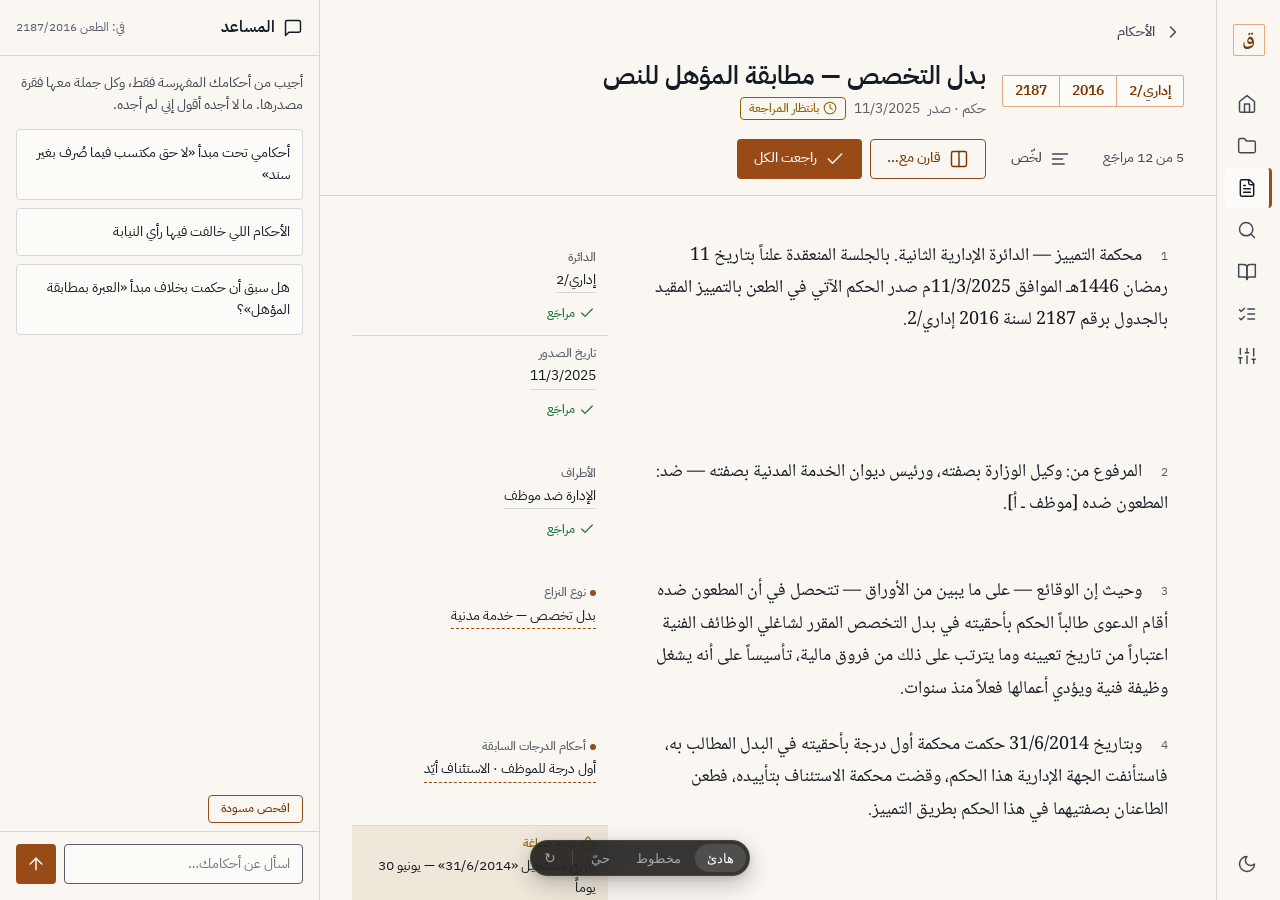
==== index.html @ 14df15ab "qadi-preview: ruling card prototype, 3 directions Co-Authored-By: Claude Fable 5.1 <noreply@anthropi" ====
<!doctype html>
<html lang="ar" dir="rtl">
<head>
<meta charset="utf-8">
<meta name="viewport" content="width=device-width, initial-scale=1">
<meta name="robots" content="noindex, nofollow">
<title>نظام القاضي — نموذج التصميم</title>
<link rel="preconnect" href="https://fonts.googleapis.com">
<link rel="preconnect" href="https://fonts.gstatic.com" crossorigin>
<link href="https://fonts.googleapis.com/css2?family=IBM+Plex+Sans+Arabic:wght@400;500;600;700&family=Noto+Naskh+Arabic:wght@400;600;700&display=swap" rel="stylesheet">
<style>
/* ============ Tokens — من design-plan.md §17 ============ */
:root {
  color-scheme: light;
  --color-paper-50:  oklch(0.975 0.008 80);
  --color-paper-100: oklch(0.955 0.012 80);
  --color-paper-200: oklch(0.920 0.016 80);
  --color-surface:   oklch(0.990 0.005 80);
  --color-ink-900: oklch(0.22 0.020 260);
  --color-ink-700: oklch(0.40 0.020 260);
  --color-ink-600: oklch(0.48 0.020 260);
  --color-ink-500: oklch(0.56 0.015 260);
  --color-ink-300: oklch(0.80 0.010 260);
  --color-ink-200: oklch(0.88 0.008 260);
  --color-accent-700: oklch(0.42 0.11 50);
  --color-accent-600: oklch(0.50 0.12 50);
  --color-accent-500: oklch(0.58 0.13 50);
  --color-accent-300: oklch(0.78 0.09 55);
  --color-accent-100: oklch(0.94 0.03 60);
  --color-success-600: oklch(0.47 0.12 150);
  --color-warning-600: oklch(0.52 0.12 75);
  --color-danger-600:  oklch(0.48 0.17 25);

  --dark-bg:      oklch(0.16 0.012 260);
  --dark-surface: oklch(0.20 0.014 260);
  --dark-raised:  oklch(0.24 0.016 260);
  --dark-text:    oklch(0.92 0.010 80);
  --dark-text-2:  oklch(0.74 0.010 80);
  --dark-accent:  oklch(0.76 0.100 55);
  --dark-success: oklch(0.72 0.12 150);
  --dark-warning: oklch(0.80 0.13 80);

  --bg:          light-dark(var(--color-paper-50),  var(--dark-bg));
  --page-bg:     light-dark(var(--color-paper-200), oklch(0.13 0.01 260));
  --surface:     light-dark(var(--color-surface),   var(--dark-surface));
  --surface-2:   light-dark(var(--color-paper-100), var(--dark-raised));
  --fg:          light-dark(var(--color-ink-900),   var(--dark-text));
  --fg-2:        light-dark(var(--color-ink-700),   var(--dark-text-2));
  --fg-label:    light-dark(var(--color-ink-600),   var(--dark-text-2));
  --border:      light-dark(var(--color-ink-200),   var(--dark-raised));
  --border-strong: light-dark(var(--color-ink-600), var(--dark-text-2));
  --accent:      light-dark(var(--color-accent-600), var(--dark-accent));
  --accent-hover: light-dark(var(--color-accent-500), var(--dark-accent));
  --accent-text: light-dark(var(--color-accent-700), var(--dark-accent));
  --accent-soft: light-dark(var(--color-accent-100), oklch(0.28 0.04 55));
  --accent-line: light-dark(var(--color-accent-300), oklch(0.50 0.07 55));
  --on-accent:   light-dark(var(--color-surface),   var(--dark-bg));
  --success: light-dark(var(--color-success-600), var(--dark-success));
  --warning: light-dark(var(--color-warning-600), var(--dark-warning));

  --mark-unreviewed: 1px dashed var(--accent);
  --mark-reviewed:   1px solid var(--border);

  --font-ui:      'IBM Plex Sans Arabic', 'IBM Plex Sans', system-ui, sans-serif;
  --font-reading: 'Noto Naskh Arabic', 'IBM Plex Sans Arabic', serif;
  --text-xs: 0.75rem; --text-sm: 0.875rem; --text-base: 1rem;
  --text-reading: 1.125rem; --text-lg: 1.25rem; --text-xl: 1.5625rem;
  --text-2xl: 1.953rem;
  --leading-ui: 1.6; --leading-reading: 1.8; --leading-tight: 1.3;

  --space-1: 4px; --space-2: 8px; --space-3: 12px; --space-4: 16px;
  --space-5: 20px; --space-6: 24px; --space-8: 32px; --space-10: 40px;
  --space-12: 48px; --space-16: 64px;
  --radius-xs: 2px; --radius-sm: 4px; --radius-md: 8px;
  --shadow-raised: 0 1px 2px oklch(0.16 0.02 260 / 0.08), 0 8px 24px oklch(0.16 0.02 260 / 0.10);
  --row-h: 40px; --row-h-sm: 28px; --row-h-comfort: 48px;
  --nav-w: 240px; --nav-w-collapsed: 64px;
  --assist-w: 360px; --assist-w-md: 320px;
  --col-text: 68ch; --col-margin: 20rem; --col-margin-md: 16rem; --gap-margin: var(--space-6);
  --sticky-h: 56px; --dialog-w: 600px; --sheet-h: 60vh;
  --icon-sm: 16px; --icon-md: 20px;
  --focus-ring: 3px solid var(--accent); --focus-offset: 2px;

  --ease-standard:   cubic-bezier(0.4, 0, 0.2, 1);
  --ease-decelerate: cubic-bezier(0, 0, 0.2, 1);
  --ease-accelerate: cubic-bezier(0.4, 0, 1, 1);
  --ease-emphasized: cubic-bezier(0.2, 0, 0, 1);
  --duration-fast: 150ms; --duration-normal: 250ms; --duration-slow: 400ms;
  --stagger: 50ms;
}
:root[data-theme="dark"] { color-scheme: dark; }

/* ============ Base ============ */
*, *::before, *::after { box-sizing: border-box; }
html, body { margin: 0; height: 100%; }
body {
  background: var(--bg); color: var(--fg);
  font-family: var(--font-ui); font-size: var(--text-base); line-height: var(--leading-ui);
  -webkit-font-smoothing: antialiased;
}
button, input, textarea { font: inherit; color: inherit; }
:focus-visible { outline: var(--focus-ring); outline-offset: var(--focus-offset); }
.ic { width: var(--icon-md); height: var(--icon-md); flex: none; }
.ic-sm { width: var(--icon-sm); height: var(--icon-sm); }
.sr-only { position: absolute; width: 1px; height: 1px; padding: 0; margin: -1px; overflow: hidden; clip: rect(0 0 0 0); white-space: nowrap; border: 0; }
.num { font-variant-numeric: tabular-nums; }

/* ============ Buttons ============ */
.btn {
  display: inline-flex; align-items: center; gap: var(--space-2);
  height: var(--row-h); padding: 0 var(--space-4);
  border: 1px solid transparent; border-radius: var(--radius-sm);
  background: none; cursor: pointer; white-space: nowrap;
  font-size: var(--text-sm); font-weight: 500;
  transition: background-color var(--duration-fast) var(--ease-standard),
              border-color var(--duration-fast) var(--ease-standard),
              color var(--duration-fast) var(--ease-standard),
              transform 100ms var(--ease-standard);
}
.btn:active { transform: scale(0.98); }
.btn-primary { background: var(--accent); color: var(--on-accent); }
.btn-primary:hover { background: var(--accent-hover); }
.btn-secondary { border-color: var(--accent); color: var(--accent-text); }
.btn-secondary:hover { background: var(--surface-2); }
.btn-ghost { color: var(--fg-2); }
.btn-ghost:hover { background: var(--surface-2); color: var(--fg); }
.btn-icon { width: var(--row-h); padding: 0; justify-content: center; }

/* ============ Stamp (بصمة ٢) ============ */
.stamp {
  display: inline-flex; align-items: stretch; flex: none;
  border: 1px solid var(--accent-line); border-radius: var(--radius-xs);
  background: var(--surface); color: var(--accent-text);
  font-weight: 600; font-variant-numeric: tabular-nums; line-height: 1; white-space: nowrap;
}
.stamp > span { display: flex; align-items: center; padding: var(--space-1) var(--space-2); }
.stamp > span + span { border-inline-start: 1px solid var(--accent-line); }
.stamp-sm { font-size: var(--text-xs); }
.stamp-md { font-size: var(--text-sm); }
.stamp-md > span { padding: var(--space-2) var(--space-3); }

/* ============ Badge ============ */
.badge {
  display: inline-flex; align-items: center; gap: var(--space-1);
  padding: 0 var(--space-2); border: 1px solid currentColor; border-radius: var(--radius-sm);
  font-size: var(--text-xs); font-weight: 500; line-height: 1.8;
}
.badge .ic { width: 14px; height: 14px; }
.badge-warn { color: var(--warning); }
.badge-ok { color: var(--success); }

/* ============ Shell ============ */
.app {
  display: grid;
  grid-template-columns: var(--nav-w) minmax(0, 1fr) var(--assist-w);
  height: 100dvh; overflow: hidden; background: var(--bg);
}
.nav {
  display: flex; flex-direction: column; gap: var(--space-1);
  padding: var(--space-4) var(--space-3);
  border-inline-end: 1px solid var(--border); min-height: 0;
}
.brand { display: flex; align-items: center; gap: var(--space-3); padding: var(--space-2) var(--space-2) var(--space-6); }
.brand-mark {
  width: 32px; height: 32px; display: grid; place-items: center; flex: none;
  border: 1px solid var(--accent-line); border-radius: var(--radius-xs);
  color: var(--accent-text); font-family: var(--font-reading); font-weight: 700; font-size: var(--text-lg); line-height: 1;
}
.brand-name { font-weight: 600; }
.nav-list { list-style: none; margin: 0; padding: 0; display: flex; flex-direction: column; gap: 2px; }
.nav-item {
  display: flex; align-items: center; gap: var(--space-3);
  width: 100%; height: var(--row-h); padding: 0 var(--space-3);
  border: 0; border-inline-start: 3px solid transparent; border-radius: var(--radius-sm);
  background: none; color: var(--fg-2); cursor: pointer; text-align: start; font-size: var(--text-sm);
  transition: background-color var(--duration-fast) var(--ease-standard), color var(--duration-fast) var(--ease-standard);
}
.nav-item:hover { background: var(--surface-2); color: var(--fg); }
.nav-item[aria-current] { color: var(--fg); background: var(--surface); border-inline-start-color: var(--accent); font-weight: 500; }
.nav-foot { margin-top: auto; display: flex; flex-direction: column; gap: var(--space-2); }
.demo-note { font-size: var(--text-xs); color: var(--fg-label); padding: var(--space-2) var(--space-3); border-top: 1px solid var(--border); line-height: 1.6; }

.main { overflow: auto; min-height: 0; position: relative; scroll-padding-block-start: calc(var(--head-h, 140px) + var(--space-4)); }

/* ============ Card header ============ */
.rc-head, .list-head {
  position: sticky; top: 0; z-index: 5; background: var(--bg);
  border-bottom: 1px solid var(--border);
  padding: var(--space-3) var(--space-8) var(--space-4);
}
.rc-top { display: flex; justify-content: space-between; align-items: center; margin-bottom: var(--space-2); }
.back { padding-inline: var(--space-2); margin-inline-start: calc(-1 * var(--space-2)); }
.assist-toggle { display: none; }
.rc-row { display: flex; align-items: center; gap: var(--space-4); flex-wrap: wrap; }
.rc-titles { flex: 1; min-width: 14rem; }
.rc-titles h1 { margin: 0; font-size: var(--text-xl); font-weight: 600; line-height: var(--leading-tight); text-wrap: balance; }
.rc-meta { margin: var(--space-1) 0 0; color: var(--fg-label); font-size: var(--text-sm); display: flex; align-items: center; gap: var(--space-2); flex-wrap: wrap; }
.rc-actions { display: flex; align-items: center; gap: var(--space-2); flex-wrap: wrap; }
.rc-count { font-size: var(--text-sm); color: var(--fg-2); font-variant-numeric: tabular-nums; margin-inline-end: var(--space-2); }

/* ============ Marginalia (بصمة ١) — تنفيذ B: صف لكل فقرة ============ */
.marg {
  display: grid;
  grid-template-columns: minmax(0, var(--col-text)) var(--col-margin);
  column-gap: var(--gap-margin);
  padding: var(--space-8);
}
.row { display: contents; }
.para {
  margin: 0; padding: var(--space-3) var(--space-4);
  font-family: var(--font-reading); font-size: var(--text-reading); line-height: var(--leading-reading);
  border-radius: var(--radius-sm);
  transition: background-color var(--duration-fast) var(--ease-standard), color var(--duration-normal) var(--ease-standard), opacity var(--duration-normal) var(--ease-standard);
}
.para.lit, .para.flash { background: var(--accent-soft); }
.pnum {
  display: inline-block; min-width: 1.5em; margin-inline-end: var(--space-2);
  font-family: var(--font-ui); font-size: var(--text-xs); color: var(--fg-label); font-variant-numeric: tabular-nums;
}
.notes { padding-block: var(--space-3); min-width: 0; }
.notes-inner { position: sticky; top: calc(var(--head-h, 140px) + var(--space-3)); display: flex; flex-direction: column; gap: var(--space-2); }

/* ============ FieldValue (بصمة ٣ — نحو المراجعة) ============ */
.fv {
  display: grid; gap: 2px; justify-items: start;
  padding: var(--space-2) var(--space-3); border-radius: var(--radius-sm);
  cursor: pointer; transition: background-color var(--duration-fast) var(--ease-standard);
}
.fv:hover, .fv.lit { background: var(--surface-2); }
.fv-label { display: flex; align-items: center; gap: var(--space-1); font-size: var(--text-xs); font-weight: 500; color: var(--fg-label); }
.fv-value { font-size: var(--text-sm); color: var(--fg); padding-bottom: 1px; overflow-wrap: anywhere; }
.fv[data-state="unreviewed"] .fv-label::before { content: ""; width: 6px; height: 6px; border-radius: 50%; background: var(--accent); }
.fv[data-state="unreviewed"] .fv-value { border-bottom: var(--mark-unreviewed); }
.fv[data-state="reviewed"] .fv-value { border-bottom: var(--mark-reviewed); }
.fv[data-state="warn"] { background: color-mix(in oklch, var(--warning) 9%, transparent); }
.fv[data-state="warn"] .fv-label { color: var(--warning); }
.fv-btn {
  display: inline-flex; align-items: center; gap: var(--space-1);
  height: var(--row-h-sm); margin-top: var(--space-1); padding: 0 var(--space-2);
  border: 1px solid var(--accent); border-radius: var(--radius-sm);
  background: var(--surface); color: var(--accent-text);
  font-size: var(--text-xs); font-weight: 500; cursor: pointer;
  opacity: 0; transition: opacity var(--duration-fast) var(--ease-standard), background-color var(--duration-fast);
}
.fv-btn:hover { background: var(--accent-soft); }
.fv:hover .fv-btn, .fv:focus-within .fv-btn, .fv.lit .fv-btn, .fv:focus .fv-btn { opacity: 1; }
.fv[data-state="reviewed"] .fv-btn { border-color: transparent; background: none; color: var(--success); opacity: 1; padding-inline: 0; }
@media (hover: none) { .fv-btn { opacity: 1; } }

/* ============ Summary (زر لخّص — inline لا محادثة) ============ */
.summary {
  margin: var(--space-6) var(--space-8) 0; padding: var(--space-4) var(--space-5);
  max-width: calc(var(--col-text) + var(--col-margin) + var(--gap-margin));
  background: var(--surface); border: 1px solid var(--border); border-inline-start: 3px solid var(--accent);
  border-radius: var(--radius-sm); font-size: var(--text-sm); line-height: 1.9;
}
.summary-head { display: flex; justify-content: space-between; align-items: center; }
.ai-label { display: inline-flex; align-items: center; gap: var(--space-1); font-size: var(--text-xs); color: var(--fg-label); }
.ai-label .ic { width: 14px; height: 14px; }

/* ============ Cite ============ */
.cite {
  display: inline-flex; align-items: center; vertical-align: baseline;
  margin-inline: 2px; padding: 0 var(--space-1);
  border: 1px solid var(--accent-line); border-radius: var(--radius-xs);
  background: var(--surface); color: var(--accent-text);
  font-size: var(--text-xs); font-weight: 600; font-variant-numeric: tabular-nums; line-height: 1.7; cursor: pointer;
  transition: background-color var(--duration-fast);
}
.cite:hover { background: var(--accent-soft); }
.cite.unrev { border-style: dashed; border-color: var(--accent); }

/* ============ List ============ */
.list-head { display: flex; align-items: flex-end; justify-content: space-between; padding-top: var(--space-6); }
.list-head h1 { margin: 0; font-size: var(--text-xl); font-weight: 600; }
.tbl-wrap { padding: 0 var(--space-8) var(--space-16); }
.tbl { width: 100%; border-collapse: collapse; font-size: var(--text-sm); }
.tbl th {
  position: sticky; top: var(--head-h, 90px); z-index: 2; background: var(--bg);
  text-align: start; font-size: var(--text-xs); font-weight: 500; color: var(--fg-label);
  padding: var(--space-3); border-bottom: 1px solid var(--border);
}
.tbl td { height: var(--row-h-comfort); padding: 0 var(--space-3); border-bottom: 1px solid var(--border); }
.tbl tbody tr { cursor: pointer; transition: background-color var(--duration-fast) var(--ease-standard); }
.tbl tbody tr:hover { background: var(--surface-2); }
.tbl tbody tr:focus-visible { outline-offset: -3px; }
.t-subject { font-weight: 500; }
.t-sub2 { display: block; font-size: var(--text-xs); color: var(--fg-label); font-weight: 400; }

/* ============ Assistant ============ */
.assist { display: flex; flex-direction: column; min-height: 0; border-inline-start: 1px solid var(--border); background: var(--bg); }
.as-head { display: flex; align-items: center; gap: var(--space-2); padding: 0 var(--space-4); min-height: var(--sticky-h); border-bottom: 1px solid var(--border); }
.as-title { display: flex; align-items: center; gap: var(--space-2); font-weight: 600; }
.as-ctx { margin-inline-start: auto; font-size: var(--text-xs); color: var(--fg-label); }
.as-close { display: none; }
.as-log { flex: 1; overflow: auto; padding: var(--space-4); display: flex; flex-direction: column; gap: var(--space-4); }
.as-intro { margin: 0 0 var(--space-3); color: var(--fg-2); font-size: var(--text-sm); }
.sugg { display: flex; flex-direction: column; gap: var(--space-2); }
.sugg button {
  text-align: start; padding: var(--space-3); line-height: 1.6;
  border: 1px solid var(--border); border-radius: var(--radius-sm); background: var(--surface);
  font-size: var(--text-sm); cursor: pointer;
  transition: border-color var(--duration-fast) var(--ease-standard), background-color var(--duration-fast);
}
.sugg button:hover { border-color: var(--accent-line); background: var(--surface-2); }
.msg-user { align-self: flex-end; max-width: 85%; padding: var(--space-2) var(--space-3); background: var(--surface-2); border-radius: var(--radius-md); font-size: var(--text-sm); }
.msg-ai { font-size: var(--text-sm); line-height: 1.9; }
.ai-body { margin-top: var(--space-1); }
.thinking { display: flex; align-items: center; gap: var(--space-2); color: var(--fg-label); font-size: var(--text-sm); }
.pulse { width: 8px; height: 8px; border-radius: 50%; background: var(--accent); animation: pulse 900ms var(--ease-standard) infinite alternate; }
@keyframes pulse { from { opacity: .25; } to { opacity: 1; } }
.stopped { display: block; margin-top: var(--space-1); color: var(--fg-label); font-size: var(--text-xs); }
.ai-actions { margin-top: var(--space-2); }
.as-tools { padding: 0 var(--space-4) var(--space-2); }
.as-tools .btn { height: var(--row-h-sm); font-size: var(--text-xs); padding: 0 var(--space-3); }
.as-form { display: flex; gap: var(--space-2); align-items: flex-end; padding: var(--space-3) var(--space-4) var(--space-4); border-top: 1px solid var(--border); }
.as-form textarea {
  flex: 1; resize: none; field-sizing: content; min-height: var(--row-h); max-height: 8rem;
  padding: var(--space-2) var(--space-3); line-height: 1.5;
  border: 1px solid var(--border-strong); border-radius: var(--radius-sm); background: var(--surface); font-size: var(--text-sm);
}
.notice {
  padding: var(--space-3); font-size: var(--text-sm); line-height: 1.9;
  background: var(--surface); border: 1px solid var(--border); border-inline-start: 3px solid var(--warning); border-radius: var(--radius-sm);
  animation: rise var(--duration-normal) var(--ease-decelerate) both;
}
.notice p { margin: var(--space-1) 0 0; }

/* ============ Pipeline (حيّ) ============ */
.pipeline { display: none; }

/* ============ Toast ============ */
.toasts { position: fixed; bottom: 76px; left: 50%; transform: translateX(-50%); z-index: 50; display: flex; flex-direction: column; gap: var(--space-2); align-items: center; pointer-events: none; }
.toast {
  padding: var(--space-2) var(--space-4); border-radius: var(--radius-sm);
  background: var(--fg); color: var(--bg); font-size: var(--text-sm); box-shadow: var(--shadow-raised);
  animation: rise var(--duration-normal) var(--ease-decelerate) both;
  transition: opacity var(--duration-fast) var(--ease-accelerate);
}
.toast.out { opacity: 0; }

/* ============ Compare dialog ============ */
.cmp {
  width: min(calc(var(--dialog-w) + 120px), calc(100vw - 2 * var(--space-4)));
  padding: 0; border: 1px solid var(--border); border-radius: var(--radius-md);
  background: var(--surface); color: var(--fg); box-shadow: var(--shadow-raised);
  font-family: var(--font-ui);
  opacity: 0; transform: scale(.98);
  transition: opacity var(--duration-normal) var(--ease-decelerate), transform var(--duration-normal) var(--ease-decelerate),
              overlay var(--duration-normal) allow-discrete, display var(--duration-normal) allow-discrete;
}
.cmp[open] { opacity: 1; transform: none; }
@starting-style { .cmp[open] { opacity: 0; transform: scale(.98); } }
.cmp::backdrop { background: oklch(0.16 0.02 260 / .35); }
.cmp-head { display: flex; align-items: center; justify-content: space-between; padding: var(--space-4) var(--space-5); border-bottom: 1px solid var(--border); }
.cmp-head h2 { margin: 0; font-size: var(--text-lg); font-weight: 600; }
.cmp-pick { display: flex; gap: var(--space-2); flex-wrap: wrap; align-items: center; padding: var(--space-3) var(--space-5); font-size: var(--text-xs); color: var(--fg-label); }
.cmp-pick button { border: 0; background: none; padding: 2px; cursor: pointer; border-radius: var(--radius-xs); }
.cmp-pick button[aria-pressed="true"] .stamp { background: var(--accent-soft); border-color: var(--accent); }
.cmp-tbl { width: 100%; border-collapse: collapse; font-size: var(--text-sm); }
.cmp-tbl th, .cmp-tbl td { padding: var(--space-3) var(--space-5); border-top: 1px solid var(--border); text-align: start; vertical-align: top; }
.cmp-tbl th { font-size: var(--text-xs); color: var(--fg-label); font-weight: 500; width: 22%; }
.cmp-tbl tr[data-diff="yes"] td:last-child { color: var(--warning); }
.diff-tag { display: inline-flex; align-items: center; gap: 4px; font-size: var(--text-xs); color: var(--warning); margin-top: 2px; }
.cmp-foot { display: flex; justify-content: flex-end; gap: var(--space-2); padding: var(--space-4) var(--space-5); border-top: 1px solid var(--border); }

@keyframes rise { from { opacity: 0; transform: translateY(4px); } to { opacity: 1; transform: none; } }

/* ============ View Transitions (same-document) ============ */
::view-transition-group(*) { animation-duration: var(--duration-normal); animation-timing-function: var(--ease-emphasized); }
::view-transition-old(root), ::view-transition-new(root) { animation-duration: var(--duration-fast); }

/* =======================================================
   الاتجاه ١ — هادئ: حركة دنيا، كثافة، حدود لا عمق
   ======================================================= */
.v-quiet .notes-inner { gap: 0; }
.v-quiet .fv + .fv { border-top: 1px solid var(--border); border-radius: 0; }

/* =======================================================
   الاتجاه ٢ — مخطوط: الحكم صفحة محقَّقة على ورق
   ======================================================= */
.v-manuscript .main { background: var(--page-bg); }
.v-manuscript .rc-head, .v-manuscript .list-head, .v-manuscript .tbl th { background: var(--page-bg); }
.v-manuscript .sheet {
  margin: var(--space-8) auto var(--space-16);
  max-width: calc(var(--col-text) + var(--col-margin) + var(--gap-margin) + 2 * var(--space-12));
  background: var(--surface); border: 1px solid var(--border); border-radius: var(--radius-md);
  box-shadow: 0 1px 0 var(--border), 0 4px 0 -2px var(--surface), 0 5px 0 -2px var(--border), 0 9px 0 -4px var(--surface), 0 10px 0 -4px var(--border);
}
.v-manuscript .summary { margin-inline: auto; margin-top: var(--space-8); }
.v-manuscript .marg { padding: var(--space-12); }
.v-manuscript .para { position: relative; font-size: var(--text-lg); line-height: 2; padding-inline: 0 var(--space-2); }
.v-manuscript .para.lit { background: none; }
.v-manuscript .para.flash { background: var(--accent-soft); }
.v-manuscript .marg:has(.para.lit) .para:not(.lit) { color: var(--fg-2); }
.v-manuscript .para::after {
  content: ""; position: absolute; inset-inline-end: calc(-1 * var(--gap-margin) / 2); top: var(--space-3); bottom: var(--space-3);
  width: 2px; background: var(--accent); border-radius: 1px;
  transform: scaleY(0); transform-origin: top; transition: transform var(--duration-normal) var(--ease-decelerate);
}
.v-manuscript .para.lit::after { transform: scaleY(1); }
.v-manuscript .pnum {
  position: absolute; inset-inline-start: calc(-1 * var(--space-10)); top: var(--space-4);
  width: 1.75rem; height: 1.75rem; min-width: 0; margin: 0; display: grid; place-items: center;
  border: 1px solid var(--accent-line); border-radius: 50%; color: var(--accent-text); background: var(--surface);
}
.v-manuscript .notes-inner { border-inline-start: 1px solid var(--border); padding-inline-start: var(--space-3); }
.v-manuscript .fv-label { color: var(--accent-text); }
.v-manuscript .fv[data-state="warn"] .fv-label { color: var(--warning); }
.v-manuscript .rc-titles h1 { font-family: var(--font-reading); font-size: var(--text-2xl); font-weight: 700; }
.v-manuscript .stamp-md { font-size: var(--text-base); }
.v-manuscript .fv { animation: rise var(--duration-fast) var(--ease-decelerate) both; animation-delay: calc(min(var(--i), 12) * var(--stagger)); }
.v-manuscript .tbl-wrap { padding-top: var(--space-6); }
.v-manuscript .tbl { background: var(--surface); border: 1px solid var(--border); border-radius: var(--radius-md); }

/* =======================================================
   الاتجاه ٣ — حيّ: النظام يُريك ما يفعله
   ======================================================= */
.v-live .pipeline {
  display: flex; align-items: center; gap: var(--space-4);
  padding: var(--space-3) var(--space-8); border-bottom: 1px solid var(--border);
  font-size: var(--text-xs); color: var(--fg-label); background: var(--surface);
}
.v-live .pipeline[hidden] { display: none; }
.step { display: flex; align-items: center; gap: var(--space-2); white-space: nowrap; transition: color var(--duration-fast); }
.step .dot { width: 16px; height: 16px; display: grid; place-items: center; border: 1.5px solid var(--border-strong); border-radius: 50%; color: var(--on-accent); transition: background-color var(--duration-fast), border-color var(--duration-fast); }
.step .dot .ic { width: 10px; height: 10px; opacity: 0; }
.step.active { color: var(--fg); }
.step.active .dot { border-color: var(--accent); animation: pulse 600ms var(--ease-standard) infinite alternate; }
.step.done { color: var(--fg); }
.step.done .dot { background: var(--accent); border-color: var(--accent); animation: none; }
.step.done .dot .ic { opacity: 1; }
.pipe-bar { flex: 1; min-width: 3rem; height: 2px; background: var(--border); position: relative; overflow: hidden; border-radius: 1px; }
.pipe-bar i { position: absolute; inset: 0; background: var(--accent); transform: scaleX(var(--prog, 0)); transform-origin: right; transition: transform var(--duration-slow) var(--ease-standard); }
.v-live .fv { background: var(--surface); border: 1px solid var(--border); }
.v-live .fv:hover, .v-live .fv.lit { background: var(--surface-2); border-color: var(--accent-line); }
.v-live .fv[data-state="warn"] { border-color: color-mix(in oklch, var(--warning) 40%, transparent); }
.v-live.analyzing .fv { opacity: 0; }
.v-live.analyzing .para { opacity: .45; }
.v-live.analyzing .para.scanned { opacity: 1; }
.v-live .para.scanning { background: var(--accent-soft); }
.v-live.revealed .fv { animation: rise var(--duration-fast) var(--ease-decelerate) both; animation-delay: calc(min(var(--i), 12) * var(--stagger)); }
.v-live .rc-count { padding: 2px var(--space-2); border-radius: var(--radius-sm); background: var(--surface-2); }

/* ============ Responsive ============ */
@media (max-width: 1439px) {
  :root { --col-margin: var(--col-margin-md); }
  .app { grid-template-columns: var(--nav-w-collapsed) minmax(0, 1fr) var(--assist-w-md); }
  .nav { padding-inline: var(--space-2); }
  .nav-label, .brand-name, .demo-note { display: none; }
  .brand { justify-content: center; padding-inline: 0; }
  .nav-item { justify-content: center; padding: 0; }
  .v-manuscript .marg { padding: var(--space-10); }
}
@media (max-width: 1023px) {
  .app { grid-template-columns: var(--nav-w-collapsed) minmax(0, 1fr); }
  .assist {
    position: fixed; inset-block: 0; inset-inline-end: 0; z-index: 30;
    width: min(var(--assist-w), 100vw); box-shadow: var(--shadow-raised);
    transform: translateX(-100%); visibility: hidden;
    transition: transform var(--duration-slow) var(--ease-decelerate), visibility 0s linear var(--duration-slow);
  }
  .app.assist-open .assist { transform: none; visibility: visible; transition: transform var(--duration-slow) var(--ease-decelerate); }
  .assist-toggle, .as-close { display: inline-flex; }
  .tbl .c-extra { display: none; }
}
@media (max-width: 767px) {
  .app { grid-template-columns: 1fr; grid-template-rows: auto minmax(0, 1fr); }
  .nav { flex-direction: row; align-items: center; gap: var(--space-1); padding: var(--space-2) var(--space-3); border-inline-end: 0; border-bottom: 1px solid var(--border); overflow-x: auto; }
  .brand { padding: 0; margin-inline-end: var(--space-2); }
  .nav-list { flex-direction: row; }
  .nav-item { width: var(--row-h); border-inline-start: 0; }
  .nav-item[aria-current] { box-shadow: inset 0 -2px 0 var(--accent); }
  .nav-foot { margin: 0; margin-inline-start: auto; flex-direction: row; }
  .assist { inset-inline: 0; inset-block-start: auto; width: 100%; height: var(--sheet-h); border-inline-start: 0; border-top: 1px solid var(--border); border-radius: var(--radius-md) var(--radius-md) 0 0; transform: translateY(100%); }
  .rc-head, .list-head { padding-inline: var(--space-4); }
  .rc-actions .btn-ghost .lbl { display: none; }
  .marg, .v-manuscript .marg { grid-template-columns: minmax(0, 1fr); padding: var(--space-4); }
  .row { display: flex; flex-direction: column; }
  .notes { order: -1; padding-bottom: 0; }
  .notes-inner { position: static; }
  .v-manuscript .sheet { margin: var(--space-3); }
  .v-manuscript .pnum { position: static; display: inline-grid; margin-inline-end: var(--space-2); vertical-align: middle; }
  .v-manuscript .para::after { display: none; }
  .summary { margin-inline: var(--space-4); }
  .tbl-wrap { padding-inline: var(--space-4); }
  .tbl .c-date, .tbl .c-rev { display: none; }
  .v-live .pipeline { padding-inline: var(--space-4); overflow-x: auto; }
}

/* ============ Reduced motion ============ */
@media (prefers-reduced-motion: reduce) {
  :root { --duration-fast: 0ms; --duration-normal: 0ms; --duration-slow: 0ms; --stagger: 0ms; }
  *, *::before, *::after { animation-duration: 0ms !important; animation-iteration-count: 1 !important; }
  ::view-transition-group(*), ::view-transition-old(*), ::view-transition-new(*) { animation: none !important; }
}

/* ============ Picker — PICKER.md verbatim ============ */
.proto-picker {
  position: fixed;
  bottom: 24px;
  left: 50%;
  transform: translateX(-50%);
  z-index: 2147483647;
  display: flex;
  align-items: center;
  gap: 2px;
  padding: 4px;
  border-radius: 999px;
  background: rgba(10, 10, 10, 0.82);
  -webkit-backdrop-filter: blur(12px) saturate(1.4);
  backdrop-filter: blur(12px) saturate(1.4);
  box-shadow:
    0 0 0 1px rgba(255, 255, 255, 0.08) inset,
    0 8px 24px rgba(0, 0, 0, 0.24),
    0 2px 6px rgba(0, 0, 0, 0.12);
  font-family: -apple-system, BlinkMacSystemFont, "Segoe UI", sans-serif;
  font-size: 13px;
  line-height: 1;
  -webkit-font-smoothing: antialiased;
  user-select: none;
  -webkit-user-select: none;
}
.proto-picker-highlight {
  position: absolute;
  top: 4px;
  left: 0;
  height: 28px;
  border-radius: 999px;
  background: rgba(255, 255, 255, 0.12);
  will-change: transform;
}
.proto-picker[data-ready] .proto-picker-highlight {
  transition:
    transform 250ms cubic-bezier(0.23, 1, 0.32, 1),
    width 250ms cubic-bezier(0.23, 1, 0.32, 1);
}
@media (prefers-reduced-motion: reduce) {
  .proto-picker[data-ready] .proto-picker-highlight { transition: none; }
}
.proto-picker-item {
  position: relative;
  display: flex;
  align-items: center;
  height: 28px;
  padding: 0 12px;
  border: 0;
  border-radius: 999px;
  background: transparent;
  color: rgba(255, 255, 255, 0.55);
  font: inherit;
  cursor: pointer;
  transition: color 150ms ease-out;
}
.proto-picker-item:hover { color: rgba(255, 255, 255, 0.85); }
.proto-picker-item:active { transform: scale(0.97); }
.proto-picker-item:focus-visible { outline: 2px solid rgba(255, 255, 255, 0.4); outline-offset: 2px; }
.proto-picker-item[data-active] { color: #fff; }
.proto-picker-divider { width: 1px; height: 16px; margin: 0 4px; background: rgba(255, 255, 255, 0.12); }
.proto-picker-replay { padding: 0 10px; font-size: 14px; }
.proto-picker[data-position="top"] { bottom: auto; top: 24px; }
</style>
</head>
<body>
<div id="stage"></div>
<div class="toasts" id="toasts" aria-live="polite"></div>
<div class="sr-only" id="announcer" aria-live="polite"></div>

<nav class="proto-picker" aria-label="Prototype variants">
  <span class="proto-picker-highlight" aria-hidden="true"></span>
  <button class="proto-picker-item" data-active aria-current="true">هادئ</button>
  <button class="proto-picker-item">مخطوط</button>
  <button class="proto-picker-item">حيّ</button>
  <span class="proto-picker-divider" aria-hidden="true"></span>
  <button class="proto-picker-item proto-picker-replay" aria-label="Replay animation (R)">↻</button>
</nav>

<script>
/* ===================== بيانات مصطنعة بالكامل ===================== */
/* لا أسماء ولا أرقام طعون حقيقية. البنية تحاكي أحكام التمييز فقط. */
const R = {
  R1: {
    id: 'R1', no: '2187', year: '2016', circuit: 'إداري/2', date: '11/3/2025', kind: 'حكم',
    title: 'بدل التخصص — مطابقة المؤهل للنص',
    paras: [
      'محكمة التمييز — الدائرة الإدارية الثانية. بالجلسة المنعقدة علناً بتاريخ 11 رمضان 1446هـ الموافق 11/3/2025م صدر الحكم الآتي في الطعن بالتمييز المقيد بالجدول برقم 2187 لسنة 2016 إداري/2.',
      'المرفوع من: وكيل الوزارة بصفته، ورئيس ديوان الخدمة المدنية بصفته — ضد: المطعون ضده [موظف ـ أ].',
      'وحيث إن الوقائع — على ما يبين من الأوراق — تتحصل في أن المطعون ضده أقام الدعوى طالباً الحكم بأحقيته في بدل التخصص المقرر لشاغلي الوظائف الفنية اعتباراً من تاريخ تعيينه وما يترتب على ذلك من فروق مالية، تأسيساً على أنه يشغل وظيفة فنية ويؤدي أعمالها فعلاً منذ سنوات.',
      'وبتاريخ 31/6/2014 حكمت محكمة أول درجة بأحقيته في البدل المطالب به، فاستأنفت الجهة الإدارية هذا الحكم، وقضت محكمة الاستئناف بتأييده، فطعن الطاعنان بصفتيهما في هذا الحكم بطريق التمييز.',
      'وقدمت النيابة مذكرة أبدت فيها الرأي برفض الطعن، وإذ عُرض الطعن على هذه المحكمة في غرفة مشورة رأت أنه جدير بالنظر وحددت جلسة لنظره.',
      'وحيث إن مما ينعاه الطاعنان على الحكم المطعون فيه الخطأ في تطبيق القانون، ذلك أن المقرر في قضاء هذه المحكمة أن العبرة في استحقاق البدل هي بمطابقة المؤهل الدراسي الحاصل عليه الموظف للمؤهل الذي حدده القرار المنظم له، لا بطبيعة العمل الذي يؤديه فعلاً ولا بمدة أقدميته فيه.',
      'ولا يغير من ذلك أن جهة الإدارة كانت قد صرفت للمطعون ضده البدل مدةً ثم أوقفته، إذ إن خطأ الإدارة لا ينشئ للموظف حقاً، ولا حق مكتسب فيما صُرف بغير سند من القانون.',
      'فلهذه الأسباب: حكمت المحكمة بتمييز الحكم المطعون فيه، وفي موضوع الاستئناف بإلغاء الحكم المستأنف وبرفض الدعوى، وألزمت المطعون ضده المصروفات عن درجات التقاضي وعشرين ديناراً مقابل أتعاب المحاماة.'
    ],
    fields: [
      { p: 0, k: 'circuit', label: 'الدائرة', value: 'إداري/2', state: 'reviewed' },
      { p: 0, k: 'date', label: 'تاريخ الصدور', value: '11/3/2025', state: 'reviewed' },
      { p: 1, k: 'parties', label: 'الأطراف', value: 'الإدارة ضد موظف', state: 'reviewed' },
      { p: 2, k: 'dispute', label: 'نوع النزاع', value: 'بدل تخصص — خدمة مدنية', state: 'unreviewed' },
      { p: 3, k: 'prior', label: 'أحكام الدرجات السابقة', value: 'أول درجة للموظف · الاستئناف أيّد', state: 'unreviewed' },
      { p: 3, k: 'warn', label: 'تنبيه صياغة', value: 'تاريخ مستحيل «31/6/2014» — يونيو 30 يوماً', state: 'warn' },
      { p: 4, k: 'nyaba', label: 'رأي النيابة', value: 'رفض الطعن', state: 'unreviewed' },
      { p: 5, k: 'principle', label: 'المبدأ', value: 'العبرة بمطابقة المؤهل للنص', state: 'unreviewed' },
      { p: 5, k: 'statute', label: 'النص المطبّق', value: 'القرار المنظِّم لبدل التخصص', state: 'unreviewed' },
      { p: 6, k: 'principle', label: 'المبدأ', value: 'لا حق مكتسب فيما صُرف بغير سند', state: 'reviewed' },
      { p: 7, k: 'disposition', label: 'نوع الحسم', value: 'تمييز وتصدٍّ للموضوع', state: 'unreviewed' },
      { p: 7, k: 'winner', label: 'النتيجة لصالح', value: 'الإدارة', state: 'unreviewed' },
      { p: 7, k: 'costs', label: 'المصروفات والأتعاب', value: 'على المطعون ضده · 20 د.ك', state: 'reviewed' }
    ]
  },
  R2: {
    id: 'R2', no: '942', year: '2015', circuit: 'إداري/2', date: '4/2/2025', kind: 'حكم',
    title: 'استرداد علاوة صُرفت بغير سند',
    paras: [
      'محكمة التمييز — الدائرة الإدارية الثانية. في الطعن رقم 942 لسنة 2015 إداري/2، بالجلسة المنعقدة بتاريخ 4/2/2025م. وأبدت النيابة الرأي برفض الطعن.',
      'وحيث إن الوقائع تتحصل في أن المطعون ضدها أقامت الدعوى طالبةً إلغاء قرار جهة الإدارة باسترداد ما صُرف لها من العلاوة الاجتماعية بفئة المتزوج، وقضت محكمتا الموضوع بإجابتها إلى طلبها.',
      'وحيث إن المقرر أنه لا حق مكتسب فيما صُرف بغير سند من القانون، وأن للإدارة أن تسترد ما أُدّي دون وجه حق متى ثبت انتفاء شرط الاستحقاق، ولا يحول دون ذلك حسن نية الموظف.',
      'فلهذه الأسباب: حكمت المحكمة بتمييز الحكم المطعون فيه، وفي موضوع الاستئناف بإلغاء الحكم المستأنف وبرفض الدعوى.'
    ],
    fields: [
      { p: 0, k: 'nyaba', label: 'رأي النيابة', value: 'رفض الطعن', state: 'unreviewed' },
      { p: 1, k: 'dispute', label: 'نوع النزاع', value: 'استرداد علاوة اجتماعية', state: 'unreviewed' },
      { p: 1, k: 'prior', label: 'أحكام الدرجات السابقة', value: 'الدرجتان للموظفة', state: 'unreviewed' },
      { p: 2, k: 'principle', label: 'المبدأ', value: 'لا حق مكتسب فيما صُرف بغير سند', state: 'unreviewed' },
      { p: 3, k: 'disposition', label: 'نوع الحسم', value: 'تمييز وتصدٍّ للموضوع', state: 'unreviewed' },
      { p: 3, k: 'winner', label: 'النتيجة لصالح', value: 'الإدارة', state: 'unreviewed' }
    ]
  },
  R3: {
    id: 'R3', no: '1310', year: '2017', circuit: 'إداري/2', date: '14/1/2025', kind: 'حكم',
    title: 'الترقية إلى وظيفة يُشترط لها مؤهل',
    paras: [
      'محكمة التمييز — الدائرة الإدارية الثانية. في الطعن رقم 1310 لسنة 2017 إداري/2، بالجلسة المنعقدة بتاريخ 14/1/2025م. وأبدت النيابة الرأي برفض الطعن.',
      'وحيث إن الطاعن ينعى على الحكم المطعون فيه أنه رفض أحقيته في الترقية إلى الوظيفة الإشرافية رغم أقدميته وقيامه بأعبائها فعلاً لمدة تزيد على ثماني سنوات.',
      'وحيث إن هذا النعي مردود، ذلك أن المقرر أن الترقية إلى الوظائف التي يُشترط لها مؤهل معين لا تكون إلا لمن استوفى هذا الشرط، ولا يغني عنه طول المدة ولا القيام بالعمل فعلاً.',
      'فلهذه الأسباب: حكمت المحكمة برفض الطعن، وألزمت الطاعن المصروفات.'
    ],
    fields: [
      { p: 0, k: 'nyaba', label: 'رأي النيابة', value: 'رفض الطعن', state: 'reviewed' },
      { p: 1, k: 'dispute', label: 'نوع النزاع', value: 'ترقية — اشتراط مؤهل', state: 'reviewed' },
      { p: 2, k: 'principle', label: 'المبدأ', value: 'العبرة بمطابقة المؤهل للنص', state: 'unreviewed' },
      { p: 3, k: 'disposition', label: 'نوع الحسم', value: 'رفض الطعن', state: 'reviewed' },
      { p: 3, k: 'winner', label: 'النتيجة لصالح', value: 'الإدارة', state: 'reviewed' }
    ]
  },
  R4: {
    id: 'R4', no: '388', year: '2018', circuit: 'تجاري/2', date: '2/3/2025', kind: 'قرار غرفة مشورة',
    title: 'رفض توجيه اليمين الحاسمة',
    paras: [
      'محكمة التمييز — الدائرة التجارية الثانية. قرار في غرفة المشورة في الطعن رقم 388 لسنة 2018 تجاري/2، بتاريخ 2/3/2025م.',
      'وحيث إن الطعن أقيم على سبب وحيد ينعى به الطاعن على الحكم المطعون فيه مخالفة القانون، إذ رفض توجيه اليمين الحاسمة إلى المطعون ضده.',
      'وحيث إن المقرر أن لمحكمة الموضوع رفض توجيه اليمين الحاسمة متى تبيّن لها أن طالبها متعسف في توجيهها، وتقدير ذلك مما تستقل به بغير معقب متى أقامت قضاءها على أسباب سائغة.',
      'لذلك: قررت المحكمة عدم قبول الطعن، وألزمت الطاعن المصروفات، مع مصادرة الكفالة.'
    ],
    fields: [
      { p: 1, k: 'dispute', label: 'نوع النزاع', value: 'يمين حاسمة — تجاري', state: 'reviewed' },
      { p: 2, k: 'principle', label: 'المبدأ', value: 'رفض اليمين عند التعسف — سلطة تقديرية', state: 'reviewed' },
      { p: 3, k: 'disposition', label: 'نوع الحسم', value: 'عدم قبول (غرفة مشورة)', state: 'reviewed' },
      { p: 3, k: 'costs', label: 'المصروفات', value: 'على الطاعن · مصادرة الكفالة', state: 'reviewed' }
    ]
  }
};
const ORDER = ['R1', 'R2', 'R3', 'R4'];

/* ===================== Icons (Lucide paths) ===================== */
const svg = (d, cls = '') => `<svg class="ic ${cls}" viewBox="0 0 24 24" fill="none" stroke="currentColor" stroke-width="1.75" stroke-linecap="round" stroke-linejoin="round" aria-hidden="true">${d}</svg>`;
const IC = {
  home: '<path d="m3 9 9-7 9 7v11a2 2 0 0 1-2 2H5a2 2 0 0 1-2-2z"/><path d="M9 22V12h6v10"/>',
  cases: '<path d="M4 20h16a2 2 0 0 0 2-2V8a2 2 0 0 0-2-2h-7.93a2 2 0 0 1-1.66-.9l-.82-1.2A2 2 0 0 0 7.93 3H4a2 2 0 0 0-2 2v13c0 1.1.9 2 2 2Z"/>',
  rulings: '<path d="M15 2H6a2 2 0 0 0-2 2v16a2 2 0 0 0 2 2h12a2 2 0 0 0 2-2V7Z"/><path d="M14 2v4a2 2 0 0 0 2 2h4"/><path d="M16 13H8"/><path d="M16 17H8"/><path d="M10 9H8"/>',
  search: '<circle cx="11" cy="11" r="8"/><path d="m21 21-4.3-4.3"/>',
  principles: '<path d="M2 3h6a4 4 0 0 1 4 4v14a3 3 0 0 0-3-3H2z"/><path d="M22 3h-6a4 4 0 0 0-4 4v14a3 3 0 0 1 3-3h7z"/>',
  tasks: '<path d="m3 17 2 2 4-4"/><path d="m3 7 2 2 4-4"/><path d="M13 6h8"/><path d="M13 12h8"/><path d="M13 18h8"/>',
  settings: '<path d="M4 21v-7"/><path d="M4 10V3"/><path d="M12 21v-9"/><path d="M12 8V3"/><path d="M20 21v-5"/><path d="M20 12V3"/><path d="M2 14h4"/><path d="M10 8h4"/><path d="M18 16h4"/>',
  check: '<path d="M20 6 9 17l-5-5"/>',
  back: '<path d="m9 18 6-6-6-6"/>',
  msg: '<path d="M21 15a2 2 0 0 1-2 2H7l-4 4V5a2 2 0 0 1 2-2h14a2 2 0 0 1 2 2z"/>',
  stop: '<rect x="7" y="7" width="10" height="10" rx="1"/>',
  up: '<path d="m5 12 7-7 7 7"/><path d="M12 19V5"/>',
  moon: '<path d="M12 3a6 6 0 0 0 9 9 9 9 0 1 1-9-9Z"/>',
  alert: '<path d="m21.73 18-8-14a2 2 0 0 0-3.48 0l-8 14A2 2 0 0 0 4 21h16a2 2 0 0 0 1.73-3"/><path d="M12 9v4"/><path d="M12 17h.01"/>',
  compare: '<rect width="18" height="18" x="3" y="3" rx="2"/><path d="M12 3v18"/>',
  sum: '<path d="M21 6H3"/><path d="M15 12H3"/><path d="M17 18H3"/>',
  info: '<circle cx="12" cy="12" r="10"/><path d="M12 16v-4"/><path d="M12 8h.01"/>',
  x: '<path d="M18 6 6 18"/><path d="m6 6 12 12"/>',
  clock: '<circle cx="12" cy="12" r="10"/><path d="M12 6v6l4 2"/>'
};

/* ===================== State ===================== */
const S = { view: 'card', rid: 'R1', variant: 0, firstMount: true };
const VARIANTS = ['quiet', 'manuscript', 'live'];
let timers = [];
let streaming = null;
let litKey = null;
const reduced = () => matchMedia('(prefers-reduced-motion: reduce)').matches;
const later = (fn, ms) => { const t = setTimeout(fn, ms); timers.push(t); return t; };
const clearTimers = () => { timers.forEach(clearTimeout); timers = []; };
const $ = (s, root = document) => root.querySelector(s);
const $$ = (s, root = document) => [...root.querySelectorAll(s)];

function counts(r) {
  const f = r.fields.filter(x => x.state !== 'warn');
  return [f.filter(x => x.state === 'reviewed').length, f.length];
}
function badge(r) {
  const [d, t] = counts(r);
  return d === t
    ? `<span class="badge badge-ok">${svg(IC.check)}مراجَع</span>`
    : `<span class="badge badge-warn">${svg(IC.clock)}بانتظار المراجعة</span>`;
}
function stamp(r, size, vt) {
  return `<span class="stamp stamp-${size}" ${vt ? `style="view-transition-name:stamp-${r.id}"` : ''} aria-label="الطعن رقم ${r.no} لسنة ${r.year}، دائرة ${r.circuit}"><span>${r.circuit}</span><span>${r.year}</span><span>${r.no}</span></span>`;
}
function paraUnreviewed(rid, p) {
  return R[rid].fields.some(f => f.p === p && f.state === 'unreviewed');
}
function citeHTML(rid, p) {
  const r = R[rid];
  const un = paraUnreviewed(rid, p);
  return `<button class="cite${un ? ' unrev' : ''}" data-r="${rid}" data-p="${p}" aria-label="افتح الطعن ${r.no} لسنة ${r.year}، الفقرة ${p + 1}${un ? '، فيها حقول غير مراجَعة' : ''}">${r.no}/${r.year} · ¶${p + 1}</button>`;
}

/* ===================== Render ===================== */
function fvHTML(r, f, idx, k) {
  const warn = f.state === 'warn';
  const btn = warn ? '' : (f.state === 'reviewed'
    ? `<button class="fv-btn" data-action="toggle-review" aria-label="ألغِ المراجعة: ${f.label}">${svg(IC.check, 'ic-sm')}مراجَع</button>`
    : `<button class="fv-btn" data-action="toggle-review" aria-label="راجعت: ${f.label}">راجعت</button>`);
  return `<div class="fv" data-state="${f.state}" data-r="${r.id}" data-f="${idx}" data-p="${f.p}" style="--i:${k}" tabindex="0">
    <span class="fv-label">${warn ? svg(IC.alert, 'ic-sm') : ''}${f.label}</span>
    <span class="fv-value">${f.value}</span>${btn}</div>`;
}

function renderCard(r) {
  const [d, t] = counts(r);
  let k = 0;
  const rows = r.paras.map((txt, i) => {
    const fs = r.fields.map((f, idx) => [f, idx]).filter(([f]) => f.p === i);
    return `<div class="row" data-p="${i}">
      <p class="para" id="${r.id}-p${i}" data-r="${r.id}" data-p="${i}"><span class="pnum">${i + 1}</span>${txt}</p>
      <div class="notes"><div class="notes-inner">${fs.map(([f, idx]) => fvHTML(r, f, idx, k++)).join('')}</div></div>
    </div>`;
  }).join('');
  const article = `<article class="marg" aria-label="نص الحكم وحقوله المستخرجة">${rows}</article>`;
  const manuscript = VARIANTS[S.variant] === 'manuscript';
  return `<div class="view view-card">
    <header class="rc-head" id="head">
      <div class="rc-top">
        <button class="btn btn-ghost back" data-action="list">${svg(IC.back)}الأحكام</button>
        <button class="btn btn-ghost assist-toggle" data-action="assist">${svg(IC.msg)}المساعد</button>
      </div>
      <div class="rc-row">
        ${stamp(r, 'md', true)}
        <div class="rc-titles"><h1>${r.title}</h1><p class="rc-meta">${r.kind} · صدر <span class="num">${r.date}</span> <span id="rc-badge">${badge(r)}</span></p></div>
        <div class="rc-actions">
          <span class="rc-count" id="rc-count">${d} من ${t} مراجَع</span>
          <button class="btn btn-ghost" data-action="summarize">${svg(IC.sum)}<span class="lbl">لخّص</span></button>
          <button class="btn btn-secondary" data-action="compare">${svg(IC.compare)}<span class="lbl">قارن مع…</span></button>
          <button class="btn btn-primary" data-action="review-all" id="review-all" ${d === t ? 'hidden' : ''}>${svg(IC.check)}راجعت الكل</button>
        </div>
      </div>
    </header>
    <div class="pipeline" id="pipeline" hidden aria-hidden="true">
      <span class="step" data-s="0"><span class="dot">${svg(IC.check)}</span>استخراج النص</span>
      <span class="step" data-s="1"><span class="dot">${svg(IC.check)}</span>التجهيل · 1 اسم</span>
      <span class="step" data-s="2"><span class="dot">${svg(IC.check)}</span>استخراج الحقول · ${t}</span>
      <span class="pipe-bar"><i></i></span>
    </div>
    <section class="summary" id="summary" hidden aria-label="ملخّص مولَّد"></section>
    ${manuscript ? `<div class="sheet">${article}</div>` : article}
  </div>`;
}

function renderList() {
  const pending = ORDER.filter(id => { const [d, t] = counts(R[id]); return d < t; }).length;
  const rows = ORDER.map(id => {
    const r = R[id]; const [d, t] = counts(r);
    const dispute = (r.fields.find(f => f.k === 'dispute') || {}).value || '';
    return `<tr tabindex="0" data-open="${id}" aria-label="افتح ${r.title}">
      <td>${stamp(r, 'sm', true)}</td>
      <td><span class="t-subject">${r.title}</span><span class="t-sub2">${dispute}</span></td>
      <td class="c-date num">${r.date}</td>
      <td class="c-extra">${r.kind}</td>
      <td>${badge(r)}</td>
      <td class="c-rev num">${d}/${t}</td>
    </tr>`;
  }).join('');
  return `<div class="view view-list">
    <header class="list-head" id="head">
      <div><h1>الأحكام</h1><p class="rc-meta"><span class="num">${ORDER.length}</span> أحكام مفهرسة · <span class="num">${pending}</span> بانتظار المراجعة</p></div>
      <button class="btn btn-ghost assist-toggle" data-action="assist">${svg(IC.msg)}المساعد</button>
    </header>
    <div class="tbl-wrap"><table class="tbl">
      <thead><tr><th>الطعن</th><th>الموضوع</th><th class="c-date">الصدور</th><th class="c-extra">النوع</th><th>الحالة</th><th class="c-rev">المراجعة</th></tr></thead>
      <tbody>${rows}</tbody>
    </table></div>
  </div>`;
}

const NAV = [['home', 'الرئيسية'], ['cases', 'القضايا'], ['rulings', 'الأحكام'], ['search', 'البحث'], ['principles', 'المبادئ والنصوص'], ['tasks', 'المهام'], ['settings', 'الإعدادات']];
const SUGG = [
  ['nocquired', 'أحكامي تحت مبدأ «لا حق مكتسب فيما صُرف بغير سند»'],
  ['nyaba', 'الأحكام اللي خالفت فيها رأي النيابة'],
  ['qual', 'هل سبق أن حكمت بخلاف مبدأ «العبرة بمطابقة المؤهل»؟']
];

function ctxText() {
  if (S.view === 'card') { const r = R[S.rid]; return `في: الطعن ${r.no}/${r.year}`; }
  return 'في: قائمة الأحكام';
}

function shell() {
  const dark = document.documentElement.dataset.theme === 'dark';
  return `<div class="app v-${VARIANTS[S.variant]}" id="app">
    <aside class="nav" aria-label="التنقّل الرئيسي">
      <div class="brand"><span class="brand-mark" aria-hidden="true">ق</span><span class="brand-name">نظام القاضي</span></div>
      <ul class="nav-list">${NAV.map(([k, l]) => `<li><button class="nav-item" data-action="nav" data-to="${k}" aria-label="${l}" ${k === 'rulings' ? 'aria-current="page"' : ''}>${svg(IC[k])}<span class="nav-label">${l}</span></button></li>`).join('')}</ul>
      <div class="nav-foot">
        <button class="nav-item" data-action="theme" aria-label="${dark ? 'الوضع الفاتح' : 'الوضع الداكن'}">${svg(IC.moon)}<span class="nav-label" id="theme-lbl">${dark ? 'الوضع الفاتح' : 'الوضع الداكن'}</span></button>
        <p class="demo-note">نموذج تصميم v0.1 · كل الأحكام والأرقام هنا مصطنعة، لا حكم حقيقياً فيها.</p>
      </div>
    </aside>
    <main class="main" id="main">${S.view === 'card' ? renderCard(R[S.rid]) : renderList()}</main>
    <aside class="assist" id="assist" aria-label="المساعد">
      <header class="as-head">
        <span class="as-title">${svg(IC.msg)}المساعد</span>
        <span class="as-ctx" id="as-ctx">${ctxText()}</span>
        <button class="btn btn-ghost btn-icon as-close" data-action="assist" aria-label="أغلق المساعد">${svg(IC.x)}</button>
      </header>
      <div class="as-log" id="as-log" role="log" aria-label="محادثة المساعد">
        <div class="as-empty" id="as-empty">
          <p class="as-intro">أجيب من أحكامك المفهرسة فقط، وكل جملة معها فقرة مصدرها. ما لا أجده أقول إني لم أجده.</p>
          <div class="sugg">${SUGG.map(([k, l]) => `<button data-q="${k}">${l}</button>`).join('')}</div>
        </div>
      </div>
      <div class="as-tools"><button class="btn btn-secondary" data-action="draft">افحص مسودة</button></div>
      <form class="as-form" id="as-form">
        <label class="sr-only" for="as-input">اسأل عن أحكامك</label>
        <textarea id="as-input" rows="1" placeholder="اسأل عن أحكامك…"></textarea>
        <button type="submit" class="btn btn-primary btn-icon" id="as-send" data-mode="send" aria-label="أرسل">${svg(IC.up)}</button>
      </form>
    </aside>
  </div>`;
}

/* ===================== Mount / view ===================== */
function measureHead() {
  const h = $('#head'); const m = $('#main');
  if (h && m) m.style.setProperty('--head-h', h.offsetHeight + 'px');
}
let headRO = null;
function watchHead() {
  headRO?.disconnect();
  const h = $('#head'); if (!h || !window.ResizeObserver) return;
  headRO = new ResizeObserver(measureHead); headRO.observe(h);
}

function afterMount() {
  measureHead(); watchHead(); litKey = null;
  const app = $('#app');
  if (VARIANTS[S.variant] === 'live' && S.view === 'card') runPipeline();
  else if (app) app.classList.add('revealed');
}

function setView(view, rid, after) {
  const apply = () => {
    S.view = view; if (rid) S.rid = rid;
    $('#main').innerHTML = view === 'card' ? renderCard(R[S.rid]) : renderList();
    $('#main').scrollTop = 0;
    $('#as-ctx').textContent = ctxText();
    measureHead(); watchHead(); litKey = null;
    const app = $('#app'); app.classList.remove('analyzing'); app.classList.add('revealed');
  };
  const done = () => { if (after) requestAnimationFrame(after); };
  if (document.startViewTransition && !reduced()) {
    const vt = document.startViewTransition(apply);
    vt.finished.then(done, done);
  } else { apply(); done(); }
}

/* ===================== Pipeline (حيّ) ===================== */
function runPipeline() {
  const app = $('#app'); const pipe = $('#pipeline');
  if (!app || !pipe) return;
  if (reduced()) { app.classList.add('revealed'); return; }
  pipe.hidden = false;
  app.classList.remove('revealed'); app.classList.add('analyzing');
  const steps = $$('.step', pipe); const bar = $('.pipe-bar i', pipe);
  const paras = $$('.para', $('#main'));
  const setStep = (i) => {
    steps.forEach((s, j) => { s.classList.toggle('done', j < i); s.classList.toggle('active', j === i); });
    bar.style.setProperty('--prog', String(Math.min(i / steps.length, 1)));
  };
  setStep(0);
  later(() => setStep(1), 380);
  later(() => setStep(2), 760);
  paras.forEach((p, i) => {
    later(() => { p.classList.add('scanned', 'scanning'); later(() => p.classList.remove('scanning'), 160); }, 800 + i * 90);
  });
  const end = 800 + paras.length * 90 + 120;
  later(() => {
    setStep(3);
    app.classList.remove('analyzing'); app.classList.add('revealed');
    paras.forEach(p => p.classList.remove('scanned'));
  }, end);
  later(() => { pipe.hidden = true; addNotice(); }, end + 900);
}
function addNotice() {
  const log = $('#as-log'); if (!log || $('#notice')) return;
  const r = R[S.rid]; const [, t] = counts(r);
  const div = document.createElement('div');
  div.className = 'notice'; div.id = 'notice';
  div.innerHTML = `<span class="ai-label">${svg(IC.info)}مولَّد — راجع الاستشهادات</span>
    <p>اكتمل تحليل هذا الحكم: <span class="num">${t}</span> حقلاً ومبدآن، و<strong>تنبيه صياغة</strong> واحد ${citeHTML(r.id, 3)} — تاريخ مستحيل في سرد الوقائع.</p>`;
  log.prepend(div);
}

/* ===================== Highlight (بصمة ٥) ===================== */
function setLit(key) {
  if (key === litKey) return;
  const main = $('#main'); if (!main) return;
  $$('.lit', main).forEach(n => n.classList.remove('lit'));
  litKey = key;
  if (!key) return;
  const [rid, p] = key.split(':');
  $(`#${rid}-p${p}`)?.classList.add('lit');
  $$(`.fv[data-p="${p}"]`, main).forEach(n => n.classList.add('lit'));
}
function keyFrom(target) {
  const fv = target.closest?.('.fv'); if (fv) return `${fv.dataset.r}:${fv.dataset.p}`;
  const pa = target.closest?.('.para'); if (pa) return `${pa.dataset.r}:${pa.dataset.p}`;
  return null;
}
function focusPara(rid, p, flash) {
  const el = document.getElementById(`${rid}-p${p}`); if (!el) return;
  el.scrollIntoView({ block: 'center', behavior: reduced() ? 'auto' : 'smooth' });
  if (flash) { el.classList.add('flash'); later(() => el.classList.remove('flash'), 1600); }
}
function gotoCite(rid, p) {
  if (S.view === 'card' && S.rid === rid) focusPara(rid, p, true);
  else setView('card', rid, () => focusPara(rid, p, true));
  if (matchMedia('(max-width: 1023px)').matches) $('#app')?.classList.remove('assist-open');
}

/* ===================== Review ===================== */
function refreshHeader() {
  const r = R[S.rid]; const [d, t] = counts(r);
  const c = $('#rc-count'); if (c) c.textContent = `${d} من ${t} مراجَع`;
  const b = $('#rc-badge'); if (b) b.innerHTML = badge(r);
  const ra = $('#review-all'); if (ra) ra.hidden = d === t;
}
function toggleReview(fvEl) {
  const r = R[fvEl.dataset.r]; const idx = +fvEl.dataset.f; const f = r.fields[idx];
  f.state = f.state === 'reviewed' ? 'unreviewed' : 'reviewed';
  const k = getComputedStyle(fvEl).getPropertyValue('--i');
  fvEl.outerHTML = fvHTML(r, f, idx, k || 0);
  const fresh = $(`.fv[data-r="${r.id}"][data-f="${idx}"]`);
  if (fresh) { fresh.style.animation = 'none'; fresh.querySelector('.fv-btn')?.focus(); }
  refreshHeader();
  announce(f.state === 'reviewed' ? `روجع: ${f.label}` : `أُلغيت مراجعة: ${f.label}`);
}
function reviewAll() {
  const r = R[S.rid];
  r.fields.forEach(f => { if (f.state === 'unreviewed') f.state = 'reviewed'; });
  $$('.fv', $('#main')).forEach(el => {
    const idx = +el.dataset.f; const k = getComputedStyle(el).getPropertyValue('--i');
    el.outerHTML = fvHTML(r, r.fields[idx], idx, k || 0);
  });
  $$('.fv', $('#main')).forEach(el => el.style.animation = 'none');
  refreshHeader();
  toast('روجعت كل الحقول');
}

/* ===================== Assistant streaming ===================== */
const ANSWERS = {
  nocquired: [
    { t: 'وجدت حكمين تحت هذا المبدأ، وانتهى كلاهما لصالح الإدارة رغم أن الدرجتين السابقتين حكمتا للموظف في الاثنين. الأول' }, { c: ['R1', 6] },
    { t: 'قرّر أن خطأ الإدارة لا ينشئ للموظف حقاً. والثاني' }, { c: ['R2', 2] },
    { t: 'أضاف أن حسن نية الموظف لا يحول دون الاسترداد. المبدأ في الحكم الثاني لم تراجعه بعد.' }
  ],
  nyaba: [
    { t: 'في حكمين من أربعة انتهت المحكمة بخلاف رأي النيابة: النيابة رأت رفض الطعن' }, { c: ['R1', 4] },
    { t: 'والمحكمة ميّزت وتصدّت، وكذلك' }, { c: ['R2', 0] },
    { t: '. في' }, { c: ['R3', 0] }, { t: 'وافق القضاء رأي النيابة، و388/2018 قرار غرفة مشورة بلا رأي نيابة مسجَّل.' }
  ],
  qual: [
    { t: 'لم أجد حكماً بخلافه. المبدأ ورد في حكمين بنفس الاتجاه:' }, { c: ['R1', 5] },
    { t: 'في بدل التخصص، و' }, { c: ['R3', 2] },
    { t: 'في الترقية. القاسم المشترك: لا العمل الفعلي ولا الأقدمية يغنيان عن المؤهل المنصوص.' }
  ]
};
function summaryFor(r) {
  if (r.id === 'R1') return [
    { t: 'طعن من الإدارة في حكم أيّد أحقية موظف في بدل التخصص' }, { c: ['R1', 3] },
    { t: '. ميّزت المحكمة وتصدّت ورفضت الدعوى' }, { c: ['R1', 7] },
    { t: '، لأن العبرة بمطابقة المؤهل للنص لا بالعمل الفعلي' }, { c: ['R1', 5] },
    { t: '، وصرف الإدارة السابق لا ينشئ حقاً' }, { c: ['R1', 6] }, { t: '.' }
  ];
  const g = k => (r.fields.find(f => f.k === k) || {}).value || '—';
  const last = r.paras.length - 1;
  return [{ t: `${g('dispute')}. انتهت المحكمة إلى ${g('disposition')}` }, { c: [r.id, last] }, { t: `، على أساس: ${g('principle')}` }, { c: [r.id, Math.max(last - 1, 0)] }, { t: '.' }];
}

function setSendMode(mode) {
  const b = $('#as-send'); if (!b) return;
  b.dataset.mode = mode;
  b.innerHTML = svg(mode === 'stop' ? IC.stop : IC.up);
  b.setAttribute('aria-label', mode === 'stop' ? 'أوقف' : 'أرسل');
}
function stopStream(userAction) {
  if (!streaming) return;
  const st = streaming; streaming = null;
  st.cancelled = true; clearTimeout(st.timer); clearTimeout(st.start);
  st.thinking?.remove();
  if (userAction) {
    const s = document.createElement('span'); s.className = 'stopped'; s.textContent = 'أُوقف — والنص الجزئي محفوظ.';
    (st.body || st.target).append(s);
    announce('أُوقف الجواب');
  }
  $('#as-log')?.setAttribute('aria-busy', 'false');
  setSendMode('send');
}
function stream(target, segs, onDone) {
  stopStream(false);
  const log = $('#as-log');
  log?.setAttribute('aria-busy', 'true');
  const st = { cancelled: false, target };
  streaming = st;
  setSendMode('stop');
  const thinking = document.createElement('div');
  thinking.className = 'thinking'; thinking.innerHTML = '<span class="pulse"></span>جارٍ البحث في أحكامك…';
  target.append(thinking); st.thinking = thinking;
  const tokens = [];
  segs.forEach(s => { if (s.t) s.t.split(/(\s+)/).forEach(w => w && tokens.push({ w })); else tokens.push(s); });
  let i = 0; let cites = 0;
  const scroll = () => { if (log && target.closest('#as-log')) log.scrollTop = log.scrollHeight; };
  const tick = () => {
    if (st.cancelled) return;
    if (i >= tokens.length) {
      streaming = null; log?.setAttribute('aria-busy', 'false'); setSendMode('send');
      announce(`وصل الجواب، ${cites} استشهادات`);
      onDone?.(st.body); return;
    }
    const tk = tokens[i++];
    if (tk.w) st.body.append(tk.w);
    else { st.body.insertAdjacentHTML('beforeend', ' ' + citeHTML(tk.c[0], tk.c[1]) + ' '); cites++; }
    scroll();
    st.timer = setTimeout(tick, reduced() ? 0 : 32);
  };
  st.start = setTimeout(() => {
    thinking.remove(); st.thinking = null;
    st.body = document.createElement('div'); st.body.className = 'ai-body'; st.body.dir = 'rtl';
    target.append(st.body); tick();
  }, reduced() ? 0 : 480);
}
function ask(key, text) {
  const log = $('#as-log'); if (!log) return;
  $('#as-empty')?.remove();
  const u = document.createElement('div'); u.className = 'msg-user'; u.dir = 'rtl'; u.textContent = text;
  log.append(u);
  const m = document.createElement('div'); m.className = 'msg-ai'; m.dir = 'rtl';
  m.innerHTML = `<span class="ai-label">${svg(IC.info)}مولَّد — راجع الاستشهادات</span>`;
  log.append(m);
  log.scrollTop = log.scrollHeight;
  const segs = ANSWERS[key] || [{ t: 'لم أجد هذا في أحكامك الأربعة المفهرسة. لا أجيب من خارجها.' }];
  stream(m, segs, () => {
    if (!ANSWERS[key]) {
      m.insertAdjacentHTML('beforeend', `<div class="ai-actions"><button class="btn btn-secondary" data-action="semantic">وسّع البحث بالمعنى</button></div>`);
    }
  });
}
function summarize() {
  const sec = $('#summary'); if (!sec) return;
  sec.hidden = false;
  sec.innerHTML = `<div class="summary-head"><span class="ai-label">${svg(IC.info)}ملخّص مولَّد — راجع الاستشهادات</span><button class="btn btn-ghost btn-icon" data-action="close-summary" aria-label="أغلق الملخّص">${svg(IC.x)}</button></div>`;
  const body = document.createElement('div'); sec.append(body);
  stream(body, summaryFor(R[S.rid]));
}

/* ===================== Compare ===================== */
function fieldVals(r, k) { return r.fields.filter(f => f.k === k).map(f => f.value); }
function renderCompare(aId, bId) {
  const a = R[aId], b = R[bId];
  const keys = [['dispute', 'نوع النزاع'], ['nyaba', 'رأي النيابة'], ['principle', 'المبدأ'], ['disposition', 'نوع الحسم'], ['winner', 'النتيجة لصالح']];
  const rows = keys.map(([k, l]) => {
    const va = fieldVals(a, k), vb = fieldVals(b, k);
    const same = va.join('|') === vb.join('|');
    const shared = va.filter(x => vb.includes(x));
    const tag = same ? '' : (shared.length ? `<span class="diff-tag">${svg(IC.alert, 'ic-sm')}مشترك جزئياً</span>` : `<span class="diff-tag">${svg(IC.alert, 'ic-sm')}مختلف</span>`);
    return `<tr data-diff="${same ? 'no' : 'yes'}"><th scope="row">${l}</th><td>${va.join('<br>') || '—'}</td><td>${vb.join('<br>') || '—'}${tag ? '<br>' + tag : ''}</td></tr>`;
  }).join('');
  const others = ORDER.filter(id => id !== aId).map(id => `<button data-action="cmp-pick" data-id="${id}" aria-pressed="${id === bId}">${stamp(R[id], 'sm', false)}</button>`).join('');
  return `<div class="cmp-head"><h2>مقارنة حكمين</h2><button class="btn btn-ghost btn-icon" data-action="cmp-close" aria-label="أغلق">${svg(IC.x)}</button></div>
    <div class="cmp-pick">قارن ${stamp(a, 'sm', false)} مع: ${others}</div>
    <table class="cmp-tbl"><thead><tr><th></th><td>${a.no}/${a.year}</td><td>${b.no}/${b.year}</td></tr></thead><tbody>${rows}</tbody></table>
    <div class="cmp-foot"><button class="btn btn-ghost" data-action="cmp-close">أغلق</button><button class="btn btn-secondary" data-action="cmp-open" data-id="${bId}">افتح ${b.no}/${b.year}</button></div>`;
}
function openCompare(bId) {
  let d = $('#cmp');
  if (!d) {
    d = document.createElement('dialog'); d.id = 'cmp'; d.className = 'cmp'; d.dir = 'rtl';
    d.setAttribute('aria-label', 'مقارنة حكمين');
    d.addEventListener('click', e => { if (e.target === d) d.close(); });
    document.body.append(d);
  }
  d.innerHTML = renderCompare(S.rid, bId);
  if (!d.open) d.showModal();
}

/* ===================== Misc ===================== */
function toast(msg) {
  const r = $('#toasts'); const t = document.createElement('div'); t.className = 'toast'; t.textContent = msg; r.append(t);
  setTimeout(() => { t.classList.add('out'); setTimeout(() => t.remove(), 200); }, 2600);
}
function announce(msg) { const a = $('#announcer'); a.textContent = ''; setTimeout(() => a.textContent = msg, 30); }
function setTheme(dark) {
  document.documentElement.dataset.theme = dark ? 'dark' : 'light';
  try { localStorage.setItem('qadi-theme', dark ? 'dark' : 'light'); } catch (e) {}
  const btn = $('[data-action="theme"]'); const lbl = $('#theme-lbl');
  const txt = dark ? 'الوضع الفاتح' : 'الوضع الداكن';
  if (btn) btn.setAttribute('aria-label', txt); if (lbl) lbl.textContent = txt;
}
try { const t = localStorage.getItem('qadi-theme'); if (t === 'dark') document.documentElement.dataset.theme = 'dark'; } catch (e) {}

/* ===================== Events (delegated) ===================== */
document.addEventListener('click', e => {
  const a = e.target.closest('[data-action]');
  if (a) {
    const act = a.dataset.action;
    if (act === 'toggle-review') { e.stopPropagation(); toggleReview(a.closest('.fv')); return; }
    if (act === 'review-all') return reviewAll();
    if (act === 'list') return setView('list');
    if (act === 'nav') {
      if (a.dataset.to === 'rulings') { if (S.view !== 'list') setView('list'); return; }
      return toast('هذي الشاشة خارج نموذج اليوم — المعروض: الأحكام وبطاقة الحكم والمساعد');
    }
    if (act === 'assist') { $('#app')?.classList.toggle('assist-open'); return; }
    if (act === 'theme') return setTheme(document.documentElement.dataset.theme !== 'dark');
    if (act === 'summarize') return summarize();
    if (act === 'close-summary') { stopStream(false); const s = $('#summary'); s.hidden = true; s.innerHTML = ''; return; }
    if (act === 'compare') return openCompare(S.rid === 'R3' ? 'R1' : 'R3');
    if (act === 'cmp-pick') return openCompare(a.dataset.id);
    if (act === 'cmp-close') return $('#cmp')?.close();
    if (act === 'cmp-open') { $('#cmp')?.close(); return setView('card', a.dataset.id); }
    if (act === 'draft') return toast('فحص المسودة شاشة مستقلة — في الجولة القادمة');
    if (act === 'semantic') return toast('البحث بالمعنى يعمل على الخادم — خارج هذا النموذج');
  }
  const cite = e.target.closest('.cite'); if (cite) return gotoCite(cite.dataset.r, +cite.dataset.p);
  const q = e.target.closest('[data-q]'); if (q) return ask(q.dataset.q, q.textContent);
  const row = e.target.closest('tr[data-open]'); if (row) return setView('card', row.dataset.open);
  const fv = e.target.closest('.fv'); if (fv && !e.target.closest('button')) return focusPara(fv.dataset.r, +fv.dataset.p, false);
});
document.addEventListener('keydown', e => {
  if (e.key === 'Enter') {
    const row = e.target.closest?.('tr[data-open]'); if (row) { e.preventDefault(); setView('card', row.dataset.open); return; }
    const fv = e.target.classList?.contains('fv') ? e.target : null; if (fv) { focusPara(fv.dataset.r, +fv.dataset.p, true); return; }
    if (e.target.id === 'as-input' && !e.shiftKey) { e.preventDefault(); $('#as-form').requestSubmit(); return; }
  }
  if (e.key === 'Escape') $('#app')?.classList.remove('assist-open');
});
document.addEventListener('submit', e => {
  if (e.target.id !== 'as-form') return;
  e.preventDefault();
  const b = $('#as-send');
  if (b.dataset.mode === 'stop') return stopStream(true);
  const inp = $('#as-input'); const v = inp.value.trim(); if (!v) return;
  inp.value = '';
  const hit = SUGG.find(([, l]) => l === v);
  ask(hit ? hit[0] : 'free', v);
});
document.addEventListener('pointerover', e => setLit(keyFrom(e.target)));
document.addEventListener('focusin', e => { const k = keyFrom(e.target); if (k) setLit(k); });
window.addEventListener('resize', measureHead);

/* ===================== Picker — PICKER.md wiring ===================== */
const variants = VARIANTS.map((_, i) => () => { S.variant = i; return shell(); });
const stage = document.getElementById('stage');
const picker = document.querySelector('.proto-picker');
const highlight = picker.querySelector('.proto-picker-highlight');
const items = [...picker.querySelectorAll('.proto-picker-item:not(.proto-picker-replay)')];
const replay = picker.querySelector('.proto-picker-replay');
let current = 0;

function moveHighlight() {
  const el = items[current];
  highlight.style.width = el.offsetWidth + 'px';
  highlight.style.transform = `translateX(${el.offsetLeft}px)`;
}
function mount(i) {
  clearTimers(); stopStream(false); $('#cmp')?.close();
  stage.innerHTML = '';
  requestAnimationFrame(() => { stage.innerHTML = variants[i](); afterMount(); });
}
function setActive(i) {
  if (i < 0 || i >= variants.length) return;
  current = i;
  items.forEach((el, j) => {
    el.toggleAttribute('data-active', j === i);
    if (j === i) el.setAttribute('aria-current', 'true');
    else el.removeAttribute('aria-current');
  });
  moveHighlight();
  const url = new URL(location);
  url.searchParams.set('v', i + 1);
  history.replaceState(null, '', url);
  mount(i);
}
items.forEach((el, i) => el.addEventListener('click', () => setActive(i)));
replay?.addEventListener('click', () => mount(current));
window.addEventListener('resize', moveHighlight);
document.addEventListener('keydown', (e) => {
  if (/^(INPUT|TEXTAREA|SELECT)$/.test(e.target.tagName) || e.target.isContentEditable) return;
  if (e.metaKey || e.ctrlKey || e.altKey) return;
  const num = parseInt(e.key, 10);
  if (num >= 1 && num <= variants.length) setActive(num - 1);
  else if (e.key === 'ArrowRight') setActive((current + 1) % variants.length);
  else if (e.key === 'ArrowLeft') setActive((current - 1 + variants.length) % variants.length);
  else if (e.key === 'r' || e.key === 'R') mount(current);
});
// على الجوال المساعد ورقة سفلية — المبدّل يصعد للأعلى حتى لا يغطيها (الاستثناء المسموح في PICKER.md)
const mq = matchMedia('(max-width: 767px)');
const placePicker = () => mq.matches ? picker.setAttribute('data-position', 'top') : picker.removeAttribute('data-position');
placePicker(); mq.addEventListener?.('change', placePicker);

setActive((parseInt(new URLSearchParams(location.search).get('v'), 10) || 1) - 1);
requestAnimationFrame(() => requestAnimationFrame(() => picker.setAttribute('data-ready', '')));
</script>
</body>
</html>
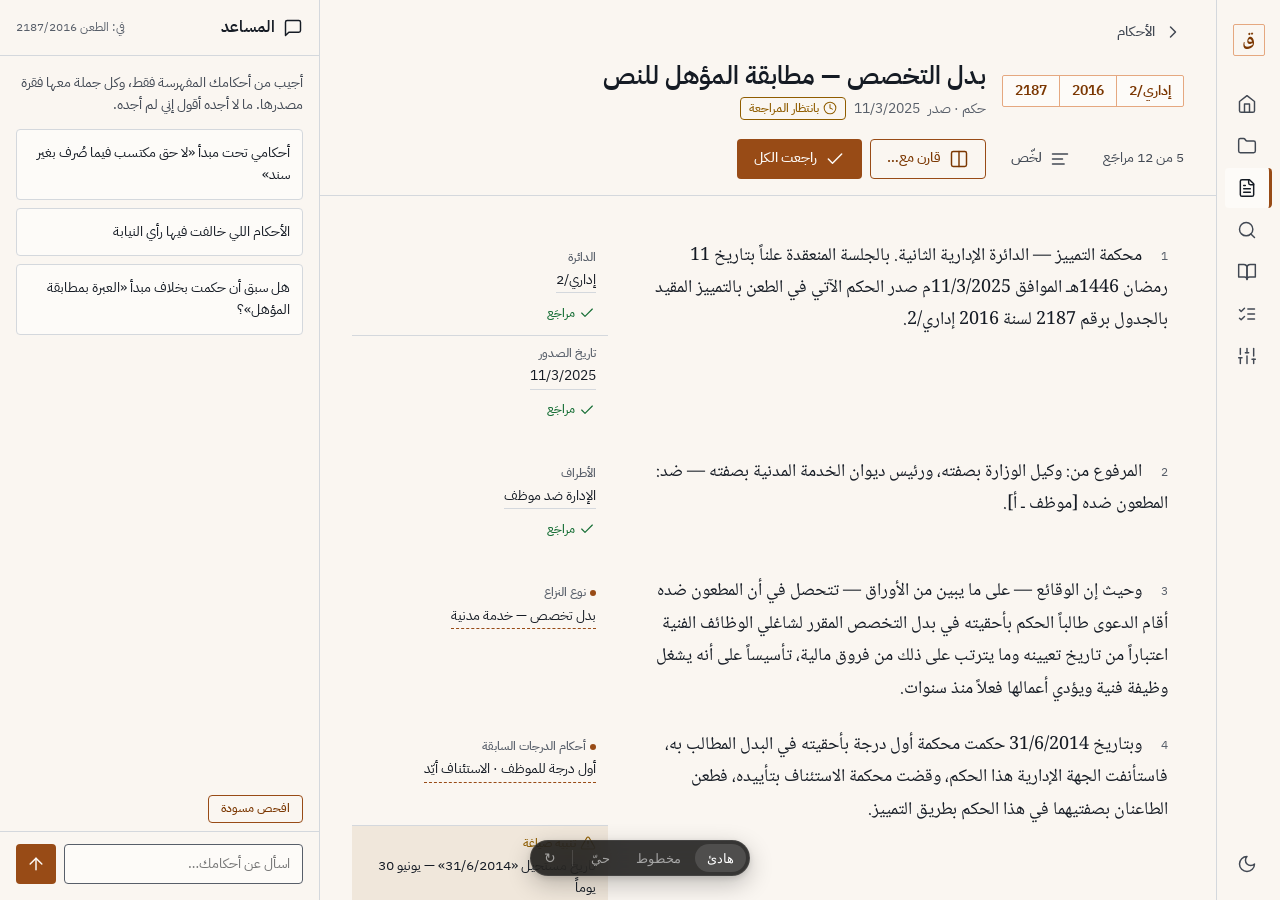
==== commit 28f1ac99: "qadi-preview: mobile layout fixes Co-Authored-By: Claude Fable 5.1 <noreply@anthropic.com>" ====
--- a/index.html
+++ b/index.html
@@ -465,8 +465,9 @@
   .tbl .c-extra { display: none; }
 }
 @media (max-width: 767px) {
-  .app { grid-template-columns: 1fr; grid-template-rows: auto minmax(0, 1fr); }
-  .nav { flex-direction: row; align-items: center; gap: var(--space-1); padding: var(--space-2) var(--space-3); border-inline-end: 0; border-bottom: 1px solid var(--border); overflow-x: auto; }
+  .app { grid-template-columns: minmax(0, 1fr); grid-template-rows: auto minmax(0, 1fr); }
+  .main { min-width: 0; }
+  .nav { flex-direction: row; align-items: center; gap: var(--space-1); padding: calc(24px + 36px + var(--space-2)) var(--space-3) var(--space-2); border-inline-end: 0; border-bottom: 1px solid var(--border); overflow-x: auto; }
   .brand { padding: 0; margin-inline-end: var(--space-2); }
   .nav-list { flex-direction: row; }
   .nav-item { width: var(--row-h); border-inline-start: 0; }
@@ -474,6 +475,10 @@
   .nav-foot { margin: 0; margin-inline-start: auto; flex-direction: row; }
   .assist { inset-inline: 0; inset-block-start: auto; width: 100%; height: var(--sheet-h); border-inline-start: 0; border-top: 1px solid var(--border); border-radius: var(--radius-md) var(--radius-md) 0 0; transform: translateY(100%); }
   .rc-head, .list-head { padding-inline: var(--space-4); }
+  .rc-row { gap: var(--space-3); }
+  .rc-titles { min-width: 0; flex-basis: 100%; }
+  .rc-titles h1 { font-size: var(--text-lg); }
+  .v-manuscript .rc-titles h1 { font-size: var(--text-xl); }
   .rc-actions .btn-ghost .lbl { display: none; }
   .marg, .v-manuscript .marg { grid-template-columns: minmax(0, 1fr); padding: var(--space-4); }
   .row { display: flex; flex-direction: column; }
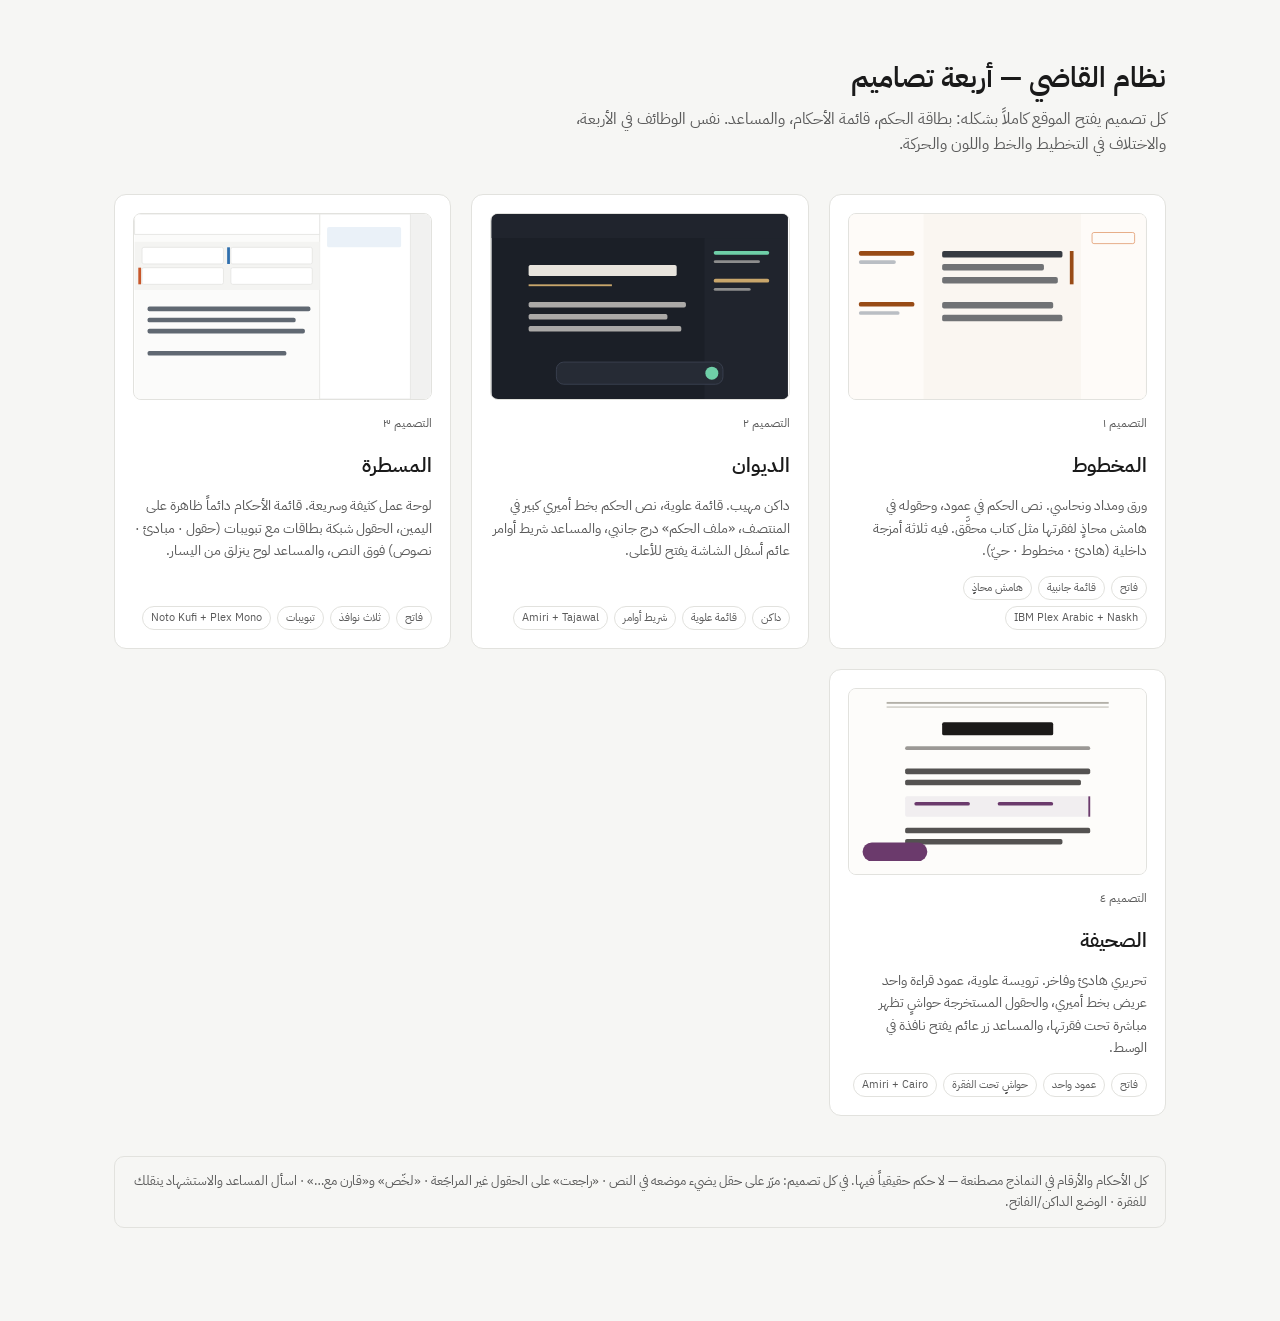
==== commit 11da8481: "qadi-preview: hub + three new designs (diwan, mastara, sahifa) on shared logic Co-Authored-By: Claud" ====
--- a/index.html
+++ b/index.html
@@ -4,1231 +4,80 @@
 <meta charset="utf-8">
 <meta name="viewport" content="width=device-width, initial-scale=1">
 <meta name="robots" content="noindex, nofollow">
-<title>نظام القاضي — نموذج التصميم</title>
+<title>نظام القاضي — أربعة تصاميم</title>
 <link rel="preconnect" href="https://fonts.googleapis.com">
 <link rel="preconnect" href="https://fonts.gstatic.com" crossorigin>
-<link href="https://fonts.googleapis.com/css2?family=IBM+Plex+Sans+Arabic:wght@400;500;600;700&family=Noto+Naskh+Arabic:wght@400;600;700&display=swap" rel="stylesheet">
+<link href="https://fonts.googleapis.com/css2?family=IBM+Plex+Sans+Arabic:wght@400;500;600&display=swap" rel="stylesheet">
 <style>
-/* ============ Tokens — من design-plan.md §17 ============ */
-:root {
-  color-scheme: light;
-  --color-paper-50:  oklch(0.975 0.008 80);
-  --color-paper-100: oklch(0.955 0.012 80);
-  --color-paper-200: oklch(0.920 0.016 80);
-  --color-surface:   oklch(0.990 0.005 80);
-  --color-ink-900: oklch(0.22 0.020 260);
-  --color-ink-700: oklch(0.40 0.020 260);
-  --color-ink-600: oklch(0.48 0.020 260);
-  --color-ink-500: oklch(0.56 0.015 260);
-  --color-ink-300: oklch(0.80 0.010 260);
-  --color-ink-200: oklch(0.88 0.008 260);
-  --color-accent-700: oklch(0.42 0.11 50);
-  --color-accent-600: oklch(0.50 0.12 50);
-  --color-accent-500: oklch(0.58 0.13 50);
-  --color-accent-300: oklch(0.78 0.09 55);
-  --color-accent-100: oklch(0.94 0.03 60);
-  --color-success-600: oklch(0.47 0.12 150);
-  --color-warning-600: oklch(0.52 0.12 75);
-  --color-danger-600:  oklch(0.48 0.17 25);
-
-  --dark-bg:      oklch(0.16 0.012 260);
-  --dark-surface: oklch(0.20 0.014 260);
-  --dark-raised:  oklch(0.24 0.016 260);
-  --dark-text:    oklch(0.92 0.010 80);
-  --dark-text-2:  oklch(0.74 0.010 80);
-  --dark-accent:  oklch(0.76 0.100 55);
-  --dark-success: oklch(0.72 0.12 150);
-  --dark-warning: oklch(0.80 0.13 80);
-
-  --bg:          light-dark(var(--color-paper-50),  var(--dark-bg));
-  --page-bg:     light-dark(var(--color-paper-200), oklch(0.13 0.01 260));
-  --surface:     light-dark(var(--color-surface),   var(--dark-surface));
-  --surface-2:   light-dark(var(--color-paper-100), var(--dark-raised));
-  --fg:          light-dark(var(--color-ink-900),   var(--dark-text));
-  --fg-2:        light-dark(var(--color-ink-700),   var(--dark-text-2));
-  --fg-label:    light-dark(var(--color-ink-600),   var(--dark-text-2));
-  --border:      light-dark(var(--color-ink-200),   var(--dark-raised));
-  --border-strong: light-dark(var(--color-ink-600), var(--dark-text-2));
-  --accent:      light-dark(var(--color-accent-600), var(--dark-accent));
-  --accent-hover: light-dark(var(--color-accent-500), var(--dark-accent));
-  --accent-text: light-dark(var(--color-accent-700), var(--dark-accent));
-  --accent-soft: light-dark(var(--color-accent-100), oklch(0.28 0.04 55));
-  --accent-line: light-dark(var(--color-accent-300), oklch(0.50 0.07 55));
-  --on-accent:   light-dark(var(--color-surface),   var(--dark-bg));
-  --success: light-dark(var(--color-success-600), var(--dark-success));
-  --warning: light-dark(var(--color-warning-600), var(--dark-warning));
-
-  --mark-unreviewed: 1px dashed var(--accent);
-  --mark-reviewed:   1px solid var(--border);
-
-  --font-ui:      'IBM Plex Sans Arabic', 'IBM Plex Sans', system-ui, sans-serif;
-  --font-reading: 'Noto Naskh Arabic', 'IBM Plex Sans Arabic', serif;
-  --text-xs: 0.75rem; --text-sm: 0.875rem; --text-base: 1rem;
-  --text-reading: 1.125rem; --text-lg: 1.25rem; --text-xl: 1.5625rem;
-  --text-2xl: 1.953rem;
-  --leading-ui: 1.6; --leading-reading: 1.8; --leading-tight: 1.3;
-
-  --space-1: 4px; --space-2: 8px; --space-3: 12px; --space-4: 16px;
-  --space-5: 20px; --space-6: 24px; --space-8: 32px; --space-10: 40px;
-  --space-12: 48px; --space-16: 64px;
-  --radius-xs: 2px; --radius-sm: 4px; --radius-md: 8px;
-  --shadow-raised: 0 1px 2px oklch(0.16 0.02 260 / 0.08), 0 8px 24px oklch(0.16 0.02 260 / 0.10);
-  --row-h: 40px; --row-h-sm: 28px; --row-h-comfort: 48px;
-  --nav-w: 240px; --nav-w-collapsed: 64px;
-  --assist-w: 360px; --assist-w-md: 320px;
-  --col-text: 68ch; --col-margin: 20rem; --col-margin-md: 16rem; --gap-margin: var(--space-6);
-  --sticky-h: 56px; --dialog-w: 600px; --sheet-h: 60vh;
-  --icon-sm: 16px; --icon-md: 20px;
-  --focus-ring: 3px solid var(--accent); --focus-offset: 2px;
-
-  --ease-standard:   cubic-bezier(0.4, 0, 0.2, 1);
-  --ease-decelerate: cubic-bezier(0, 0, 0.2, 1);
-  --ease-accelerate: cubic-bezier(0.4, 0, 1, 1);
-  --ease-emphasized: cubic-bezier(0.2, 0, 0, 1);
-  --duration-fast: 150ms; --duration-normal: 250ms; --duration-slow: 400ms;
-  --stagger: 50ms;
-}
-:root[data-theme="dark"] { color-scheme: dark; }
-
-/* ============ Base ============ */
-*, *::before, *::after { box-sizing: border-box; }
-html, body { margin: 0; height: 100%; }
-body {
-  background: var(--bg); color: var(--fg);
-  font-family: var(--font-ui); font-size: var(--text-base); line-height: var(--leading-ui);
-  -webkit-font-smoothing: antialiased;
-}
-button, input, textarea { font: inherit; color: inherit; }
-:focus-visible { outline: var(--focus-ring); outline-offset: var(--focus-offset); }
-.ic { width: var(--icon-md); height: var(--icon-md); flex: none; }
-.ic-sm { width: var(--icon-sm); height: var(--icon-sm); }
-.sr-only { position: absolute; width: 1px; height: 1px; padding: 0; margin: -1px; overflow: hidden; clip: rect(0 0 0 0); white-space: nowrap; border: 0; }
-.num { font-variant-numeric: tabular-nums; }
-
-/* ============ Buttons ============ */
-.btn {
-  display: inline-flex; align-items: center; gap: var(--space-2);
-  height: var(--row-h); padding: 0 var(--space-4);
-  border: 1px solid transparent; border-radius: var(--radius-sm);
-  background: none; cursor: pointer; white-space: nowrap;
-  font-size: var(--text-sm); font-weight: 500;
-  transition: background-color var(--duration-fast) var(--ease-standard),
-              border-color var(--duration-fast) var(--ease-standard),
-              color var(--duration-fast) var(--ease-standard),
-              transform 100ms var(--ease-standard);
-}
-.btn:active { transform: scale(0.98); }
-.btn-primary { background: var(--accent); color: var(--on-accent); }
-.btn-primary:hover { background: var(--accent-hover); }
-.btn-secondary { border-color: var(--accent); color: var(--accent-text); }
-.btn-secondary:hover { background: var(--surface-2); }
-.btn-ghost { color: var(--fg-2); }
-.btn-ghost:hover { background: var(--surface-2); color: var(--fg); }
-.btn-icon { width: var(--row-h); padding: 0; justify-content: center; }
-
-/* ============ Stamp (بصمة ٢) ============ */
-.stamp {
-  display: inline-flex; align-items: stretch; flex: none;
-  border: 1px solid var(--accent-line); border-radius: var(--radius-xs);
-  background: var(--surface); color: var(--accent-text);
-  font-weight: 600; font-variant-numeric: tabular-nums; line-height: 1; white-space: nowrap;
-}
-.stamp > span { display: flex; align-items: center; padding: var(--space-1) var(--space-2); }
-.stamp > span + span { border-inline-start: 1px solid var(--accent-line); }
-.stamp-sm { font-size: var(--text-xs); }
-.stamp-md { font-size: var(--text-sm); }
-.stamp-md > span { padding: var(--space-2) var(--space-3); }
-
-/* ============ Badge ============ */
-.badge {
-  display: inline-flex; align-items: center; gap: var(--space-1);
-  padding: 0 var(--space-2); border: 1px solid currentColor; border-radius: var(--radius-sm);
-  font-size: var(--text-xs); font-weight: 500; line-height: 1.8;
-}
-.badge .ic { width: 14px; height: 14px; }
-.badge-warn { color: var(--warning); }
-.badge-ok { color: var(--success); }
-
-/* ============ Shell ============ */
-.app {
-  display: grid;
-  grid-template-columns: var(--nav-w) minmax(0, 1fr) var(--assist-w);
-  height: 100dvh; overflow: hidden; background: var(--bg);
-}
-.nav {
-  display: flex; flex-direction: column; gap: var(--space-1);
-  padding: var(--space-4) var(--space-3);
-  border-inline-end: 1px solid var(--border); min-height: 0;
-}
-.brand { display: flex; align-items: center; gap: var(--space-3); padding: var(--space-2) var(--space-2) var(--space-6); }
-.brand-mark {
-  width: 32px; height: 32px; display: grid; place-items: center; flex: none;
-  border: 1px solid var(--accent-line); border-radius: var(--radius-xs);
-  color: var(--accent-text); font-family: var(--font-reading); font-weight: 700; font-size: var(--text-lg); line-height: 1;
-}
-.brand-name { font-weight: 600; }
-.nav-list { list-style: none; margin: 0; padding: 0; display: flex; flex-direction: column; gap: 2px; }
-.nav-item {
-  display: flex; align-items: center; gap: var(--space-3);
-  width: 100%; height: var(--row-h); padding: 0 var(--space-3);
-  border: 0; border-inline-start: 3px solid transparent; border-radius: var(--radius-sm);
-  background: none; color: var(--fg-2); cursor: pointer; text-align: start; font-size: var(--text-sm);
-  transition: background-color var(--duration-fast) var(--ease-standard), color var(--duration-fast) var(--ease-standard);
-}
-.nav-item:hover { background: var(--surface-2); color: var(--fg); }
-.nav-item[aria-current] { color: var(--fg); background: var(--surface); border-inline-start-color: var(--accent); font-weight: 500; }
-.nav-foot { margin-top: auto; display: flex; flex-direction: column; gap: var(--space-2); }
-.demo-note { font-size: var(--text-xs); color: var(--fg-label); padding: var(--space-2) var(--space-3); border-top: 1px solid var(--border); line-height: 1.6; }
-
-.main { overflow: auto; min-height: 0; position: relative; scroll-padding-block-start: calc(var(--head-h, 140px) + var(--space-4)); }
-
-/* ============ Card header ============ */
-.rc-head, .list-head {
-  position: sticky; top: 0; z-index: 5; background: var(--bg);
-  border-bottom: 1px solid var(--border);
-  padding: var(--space-3) var(--space-8) var(--space-4);
-}
-.rc-top { display: flex; justify-content: space-between; align-items: center; margin-bottom: var(--space-2); }
-.back { padding-inline: var(--space-2); margin-inline-start: calc(-1 * var(--space-2)); }
-.assist-toggle { display: none; }
-.rc-row { display: flex; align-items: center; gap: var(--space-4); flex-wrap: wrap; }
-.rc-titles { flex: 1; min-width: 14rem; }
-.rc-titles h1 { margin: 0; font-size: var(--text-xl); font-weight: 600; line-height: var(--leading-tight); text-wrap: balance; }
-.rc-meta { margin: var(--space-1) 0 0; color: var(--fg-label); font-size: var(--text-sm); display: flex; align-items: center; gap: var(--space-2); flex-wrap: wrap; }
-.rc-actions { display: flex; align-items: center; gap: var(--space-2); flex-wrap: wrap; }
-.rc-count { font-size: var(--text-sm); color: var(--fg-2); font-variant-numeric: tabular-nums; margin-inline-end: var(--space-2); }
-
-/* ============ Marginalia (بصمة ١) — تنفيذ B: صف لكل فقرة ============ */
-.marg {
-  display: grid;
-  grid-template-columns: minmax(0, var(--col-text)) var(--col-margin);
-  column-gap: var(--gap-margin);
-  padding: var(--space-8);
-}
-.row { display: contents; }
-.para {
-  margin: 0; padding: var(--space-3) var(--space-4);
-  font-family: var(--font-reading); font-size: var(--text-reading); line-height: var(--leading-reading);
-  border-radius: var(--radius-sm);
-  transition: background-color var(--duration-fast) var(--ease-standard), color var(--duration-normal) var(--ease-standard), opacity var(--duration-normal) var(--ease-standard);
-}
-.para.lit, .para.flash { background: var(--accent-soft); }
-.pnum {
-  display: inline-block; min-width: 1.5em; margin-inline-end: var(--space-2);
-  font-family: var(--font-ui); font-size: var(--text-xs); color: var(--fg-label); font-variant-numeric: tabular-nums;
-}
-.notes { padding-block: var(--space-3); min-width: 0; }
-.notes-inner { position: sticky; top: calc(var(--head-h, 140px) + var(--space-3)); display: flex; flex-direction: column; gap: var(--space-2); }
-
-/* ============ FieldValue (بصمة ٣ — نحو المراجعة) ============ */
-.fv {
-  display: grid; gap: 2px; justify-items: start;
-  padding: var(--space-2) var(--space-3); border-radius: var(--radius-sm);
-  cursor: pointer; transition: background-color var(--duration-fast) var(--ease-standard);
-}
-.fv:hover, .fv.lit { background: var(--surface-2); }
-.fv-label { display: flex; align-items: center; gap: var(--space-1); font-size: var(--text-xs); font-weight: 500; color: var(--fg-label); }
-.fv-value { font-size: var(--text-sm); color: var(--fg); padding-bottom: 1px; overflow-wrap: anywhere; }
-.fv[data-state="unreviewed"] .fv-label::before { content: ""; width: 6px; height: 6px; border-radius: 50%; background: var(--accent); }
-.fv[data-state="unreviewed"] .fv-value { border-bottom: var(--mark-unreviewed); }
-.fv[data-state="reviewed"] .fv-value { border-bottom: var(--mark-reviewed); }
-.fv[data-state="warn"] { background: color-mix(in oklch, var(--warning) 9%, transparent); }
-.fv[data-state="warn"] .fv-label { color: var(--warning); }
-.fv-btn {
-  display: inline-flex; align-items: center; gap: var(--space-1);
-  height: var(--row-h-sm); margin-top: var(--space-1); padding: 0 var(--space-2);
-  border: 1px solid var(--accent); border-radius: var(--radius-sm);
-  background: var(--surface); color: var(--accent-text);
-  font-size: var(--text-xs); font-weight: 500; cursor: pointer;
-  opacity: 0; transition: opacity var(--duration-fast) var(--ease-standard), background-color var(--duration-fast);
-}
-.fv-btn:hover { background: var(--accent-soft); }
-.fv:hover .fv-btn, .fv:focus-within .fv-btn, .fv.lit .fv-btn, .fv:focus .fv-btn { opacity: 1; }
-.fv[data-state="reviewed"] .fv-btn { border-color: transparent; background: none; color: var(--success); opacity: 1; padding-inline: 0; }
-@media (hover: none) { .fv-btn { opacity: 1; } }
-
-/* ============ Summary (زر لخّص — inline لا محادثة) ============ */
-.summary {
-  margin: var(--space-6) var(--space-8) 0; padding: var(--space-4) var(--space-5);
-  max-width: calc(var(--col-text) + var(--col-margin) + var(--gap-margin));
-  background: var(--surface); border: 1px solid var(--border); border-inline-start: 3px solid var(--accent);
-  border-radius: var(--radius-sm); font-size: var(--text-sm); line-height: 1.9;
-}
-.summary-head { display: flex; justify-content: space-between; align-items: center; }
-.ai-label { display: inline-flex; align-items: center; gap: var(--space-1); font-size: var(--text-xs); color: var(--fg-label); }
-.ai-label .ic { width: 14px; height: 14px; }
-
-/* ============ Cite ============ */
-.cite {
-  display: inline-flex; align-items: center; vertical-align: baseline;
-  margin-inline: 2px; padding: 0 var(--space-1);
-  border: 1px solid var(--accent-line); border-radius: var(--radius-xs);
-  background: var(--surface); color: var(--accent-text);
-  font-size: var(--text-xs); font-weight: 600; font-variant-numeric: tabular-nums; line-height: 1.7; cursor: pointer;
-  transition: background-color var(--duration-fast);
-}
-.cite:hover { background: var(--accent-soft); }
-.cite.unrev { border-style: dashed; border-color: var(--accent); }
-
-/* ============ List ============ */
-.list-head { display: flex; align-items: flex-end; justify-content: space-between; padding-top: var(--space-6); }
-.list-head h1 { margin: 0; font-size: var(--text-xl); font-weight: 600; }
-.tbl-wrap { padding: 0 var(--space-8) var(--space-16); }
-.tbl { width: 100%; border-collapse: collapse; font-size: var(--text-sm); }
-.tbl th {
-  position: sticky; top: var(--head-h, 90px); z-index: 2; background: var(--bg);
-  text-align: start; font-size: var(--text-xs); font-weight: 500; color: var(--fg-label);
-  padding: var(--space-3); border-bottom: 1px solid var(--border);
-}
-.tbl td { height: var(--row-h-comfort); padding: 0 var(--space-3); border-bottom: 1px solid var(--border); }
-.tbl tbody tr { cursor: pointer; transition: background-color var(--duration-fast) var(--ease-standard); }
-.tbl tbody tr:hover { background: var(--surface-2); }
-.tbl tbody tr:focus-visible { outline-offset: -3px; }
-.t-subject { font-weight: 500; }
-.t-sub2 { display: block; font-size: var(--text-xs); color: var(--fg-label); font-weight: 400; }
-
-/* ============ Assistant ============ */
-.assist { display: flex; flex-direction: column; min-height: 0; border-inline-start: 1px solid var(--border); background: var(--bg); }
-.as-head { display: flex; align-items: center; gap: var(--space-2); padding: 0 var(--space-4); min-height: var(--sticky-h); border-bottom: 1px solid var(--border); }
-.as-title { display: flex; align-items: center; gap: var(--space-2); font-weight: 600; }
-.as-ctx { margin-inline-start: auto; font-size: var(--text-xs); color: var(--fg-label); }
-.as-close { display: none; }
-.as-log { flex: 1; overflow: auto; padding: var(--space-4); display: flex; flex-direction: column; gap: var(--space-4); }
-.as-intro { margin: 0 0 var(--space-3); color: var(--fg-2); font-size: var(--text-sm); }
-.sugg { display: flex; flex-direction: column; gap: var(--space-2); }
-.sugg button {
-  text-align: start; padding: var(--space-3); line-height: 1.6;
-  border: 1px solid var(--border); border-radius: var(--radius-sm); background: var(--surface);
-  font-size: var(--text-sm); cursor: pointer;
-  transition: border-color var(--duration-fast) var(--ease-standard), background-color var(--duration-fast);
-}
-.sugg button:hover { border-color: var(--accent-line); background: var(--surface-2); }
-.msg-user { align-self: flex-end; max-width: 85%; padding: var(--space-2) var(--space-3); background: var(--surface-2); border-radius: var(--radius-md); font-size: var(--text-sm); }
-.msg-ai { font-size: var(--text-sm); line-height: 1.9; }
-.ai-body { margin-top: var(--space-1); }
-.thinking { display: flex; align-items: center; gap: var(--space-2); color: var(--fg-label); font-size: var(--text-sm); }
-.pulse { width: 8px; height: 8px; border-radius: 50%; background: var(--accent); animation: pulse 900ms var(--ease-standard) infinite alternate; }
-@keyframes pulse { from { opacity: .25; } to { opacity: 1; } }
-.stopped { display: block; margin-top: var(--space-1); color: var(--fg-label); font-size: var(--text-xs); }
-.ai-actions { margin-top: var(--space-2); }
-.as-tools { padding: 0 var(--space-4) var(--space-2); }
-.as-tools .btn { height: var(--row-h-sm); font-size: var(--text-xs); padding: 0 var(--space-3); }
-.as-form { display: flex; gap: var(--space-2); align-items: flex-end; padding: var(--space-3) var(--space-4) var(--space-4); border-top: 1px solid var(--border); }
-.as-form textarea {
-  flex: 1; resize: none; field-sizing: content; min-height: var(--row-h); max-height: 8rem;
-  padding: var(--space-2) var(--space-3); line-height: 1.5;
-  border: 1px solid var(--border-strong); border-radius: var(--radius-sm); background: var(--surface); font-size: var(--text-sm);
-}
-.notice {
-  padding: var(--space-3); font-size: var(--text-sm); line-height: 1.9;
-  background: var(--surface); border: 1px solid var(--border); border-inline-start: 3px solid var(--warning); border-radius: var(--radius-sm);
-  animation: rise var(--duration-normal) var(--ease-decelerate) both;
-}
-.notice p { margin: var(--space-1) 0 0; }
-
-/* ============ Pipeline (حيّ) ============ */
-.pipeline { display: none; }
-
-/* ============ Toast ============ */
-.toasts { position: fixed; bottom: 76px; left: 50%; transform: translateX(-50%); z-index: 50; display: flex; flex-direction: column; gap: var(--space-2); align-items: center; pointer-events: none; }
-.toast {
-  padding: var(--space-2) var(--space-4); border-radius: var(--radius-sm);
-  background: var(--fg); color: var(--bg); font-size: var(--text-sm); box-shadow: var(--shadow-raised);
-  animation: rise var(--duration-normal) var(--ease-decelerate) both;
-  transition: opacity var(--duration-fast) var(--ease-accelerate);
-}
-.toast.out { opacity: 0; }
-
-/* ============ Compare dialog ============ */
-.cmp {
-  width: min(calc(var(--dialog-w) + 120px), calc(100vw - 2 * var(--space-4)));
-  padding: 0; border: 1px solid var(--border); border-radius: var(--radius-md);
-  background: var(--surface); color: var(--fg); box-shadow: var(--shadow-raised);
-  font-family: var(--font-ui);
-  opacity: 0; transform: scale(.98);
-  transition: opacity var(--duration-normal) var(--ease-decelerate), transform var(--duration-normal) var(--ease-decelerate),
-              overlay var(--duration-normal) allow-discrete, display var(--duration-normal) allow-discrete;
-}
-.cmp[open] { opacity: 1; transform: none; }
-@starting-style { .cmp[open] { opacity: 0; transform: scale(.98); } }
-.cmp::backdrop { background: oklch(0.16 0.02 260 / .35); }
-.cmp-head { display: flex; align-items: center; justify-content: space-between; padding: var(--space-4) var(--space-5); border-bottom: 1px solid var(--border); }
-.cmp-head h2 { margin: 0; font-size: var(--text-lg); font-weight: 600; }
-.cmp-pick { display: flex; gap: var(--space-2); flex-wrap: wrap; align-items: center; padding: var(--space-3) var(--space-5); font-size: var(--text-xs); color: var(--fg-label); }
-.cmp-pick button { border: 0; background: none; padding: 2px; cursor: pointer; border-radius: var(--radius-xs); }
-.cmp-pick button[aria-pressed="true"] .stamp { background: var(--accent-soft); border-color: var(--accent); }
-.cmp-tbl { width: 100%; border-collapse: collapse; font-size: var(--text-sm); }
-.cmp-tbl th, .cmp-tbl td { padding: var(--space-3) var(--space-5); border-top: 1px solid var(--border); text-align: start; vertical-align: top; }
-.cmp-tbl th { font-size: var(--text-xs); color: var(--fg-label); font-weight: 500; width: 22%; }
-.cmp-tbl tr[data-diff="yes"] td:last-child { color: var(--warning); }
-.diff-tag { display: inline-flex; align-items: center; gap: 4px; font-size: var(--text-xs); color: var(--warning); margin-top: 2px; }
-.cmp-foot { display: flex; justify-content: flex-end; gap: var(--space-2); padding: var(--space-4) var(--space-5); border-top: 1px solid var(--border); }
-
-@keyframes rise { from { opacity: 0; transform: translateY(4px); } to { opacity: 1; transform: none; } }
-
-/* ============ View Transitions (same-document) ============ */
-::view-transition-group(*) { animation-duration: var(--duration-normal); animation-timing-function: var(--ease-emphasized); }
-::view-transition-old(root), ::view-transition-new(root) { animation-duration: var(--duration-fast); }
-
-/* =======================================================
-   الاتجاه ١ — هادئ: حركة دنيا، كثافة، حدود لا عمق
-   ======================================================= */
-.v-quiet .notes-inner { gap: 0; }
-.v-quiet .fv + .fv { border-top: 1px solid var(--border); border-radius: 0; }
-
-/* =======================================================
-   الاتجاه ٢ — مخطوط: الحكم صفحة محقَّقة على ورق
-   ======================================================= */
-.v-manuscript .main { background: var(--page-bg); }
-.v-manuscript .rc-head, .v-manuscript .list-head, .v-manuscript .tbl th { background: var(--page-bg); }
-.v-manuscript .sheet {
-  margin: var(--space-8) auto var(--space-16);
-  max-width: calc(var(--col-text) + var(--col-margin) + var(--gap-margin) + 2 * var(--space-12));
-  background: var(--surface); border: 1px solid var(--border); border-radius: var(--radius-md);
-  box-shadow: 0 1px 0 var(--border), 0 4px 0 -2px var(--surface), 0 5px 0 -2px var(--border), 0 9px 0 -4px var(--surface), 0 10px 0 -4px var(--border);
-}
-.v-manuscript .summary { margin-inline: auto; margin-top: var(--space-8); }
-.v-manuscript .marg { padding: var(--space-12); }
-.v-manuscript .para { position: relative; font-size: var(--text-lg); line-height: 2; padding-inline: 0 var(--space-2); }
-.v-manuscript .para.lit { background: none; }
-.v-manuscript .para.flash { background: var(--accent-soft); }
-.v-manuscript .marg:has(.para.lit) .para:not(.lit) { color: var(--fg-2); }
-.v-manuscript .para::after {
-  content: ""; position: absolute; inset-inline-end: calc(-1 * var(--gap-margin) / 2); top: var(--space-3); bottom: var(--space-3);
-  width: 2px; background: var(--accent); border-radius: 1px;
-  transform: scaleY(0); transform-origin: top; transition: transform var(--duration-normal) var(--ease-decelerate);
-}
-.v-manuscript .para.lit::after { transform: scaleY(1); }
-.v-manuscript .pnum {
-  position: absolute; inset-inline-start: calc(-1 * var(--space-10)); top: var(--space-4);
-  width: 1.75rem; height: 1.75rem; min-width: 0; margin: 0; display: grid; place-items: center;
-  border: 1px solid var(--accent-line); border-radius: 50%; color: var(--accent-text); background: var(--surface);
-}
-.v-manuscript .notes-inner { border-inline-start: 1px solid var(--border); padding-inline-start: var(--space-3); }
-.v-manuscript .fv-label { color: var(--accent-text); }
-.v-manuscript .fv[data-state="warn"] .fv-label { color: var(--warning); }
-.v-manuscript .rc-titles h1 { font-family: var(--font-reading); font-size: var(--text-2xl); font-weight: 700; }
-.v-manuscript .stamp-md { font-size: var(--text-base); }
-.v-manuscript .fv { animation: rise var(--duration-fast) var(--ease-decelerate) both; animation-delay: calc(min(var(--i), 12) * var(--stagger)); }
-.v-manuscript .tbl-wrap { padding-top: var(--space-6); }
-.v-manuscript .tbl { background: var(--surface); border: 1px solid var(--border); border-radius: var(--radius-md); }
-
-/* =======================================================
-   الاتجاه ٣ — حيّ: النظام يُريك ما يفعله
-   ======================================================= */
-.v-live .pipeline {
-  display: flex; align-items: center; gap: var(--space-4);
-  padding: var(--space-3) var(--space-8); border-bottom: 1px solid var(--border);
-  font-size: var(--text-xs); color: var(--fg-label); background: var(--surface);
-}
-.v-live .pipeline[hidden] { display: none; }
-.step { display: flex; align-items: center; gap: var(--space-2); white-space: nowrap; transition: color var(--duration-fast); }
-.step .dot { width: 16px; height: 16px; display: grid; place-items: center; border: 1.5px solid var(--border-strong); border-radius: 50%; color: var(--on-accent); transition: background-color var(--duration-fast), border-color var(--duration-fast); }
-.step .dot .ic { width: 10px; height: 10px; opacity: 0; }
-.step.active { color: var(--fg); }
-.step.active .dot { border-color: var(--accent); animation: pulse 600ms var(--ease-standard) infinite alternate; }
-.step.done { color: var(--fg); }
-.step.done .dot { background: var(--accent); border-color: var(--accent); animation: none; }
-.step.done .dot .ic { opacity: 1; }
-.pipe-bar { flex: 1; min-width: 3rem; height: 2px; background: var(--border); position: relative; overflow: hidden; border-radius: 1px; }
-.pipe-bar i { position: absolute; inset: 0; background: var(--accent); transform: scaleX(var(--prog, 0)); transform-origin: right; transition: transform var(--duration-slow) var(--ease-standard); }
-.v-live .fv { background: var(--surface); border: 1px solid var(--border); }
-.v-live .fv:hover, .v-live .fv.lit { background: var(--surface-2); border-color: var(--accent-line); }
-.v-live .fv[data-state="warn"] { border-color: color-mix(in oklch, var(--warning) 40%, transparent); }
-.v-live.analyzing .fv { opacity: 0; }
-.v-live.analyzing .para { opacity: .45; }
-.v-live.analyzing .para.scanned { opacity: 1; }
-.v-live .para.scanning { background: var(--accent-soft); }
-.v-live.revealed .fv { animation: rise var(--duration-fast) var(--ease-decelerate) both; animation-delay: calc(min(var(--i), 12) * var(--stagger)); }
-.v-live .rc-count { padding: 2px var(--space-2); border-radius: var(--radius-sm); background: var(--surface-2); }
-
-/* ============ Responsive ============ */
-@media (max-width: 1439px) {
-  :root { --col-margin: var(--col-margin-md); }
-  .app { grid-template-columns: var(--nav-w-collapsed) minmax(0, 1fr) var(--assist-w-md); }
-  .nav { padding-inline: var(--space-2); }
-  .nav-label, .brand-name, .demo-note { display: none; }
-  .brand { justify-content: center; padding-inline: 0; }
-  .nav-item { justify-content: center; padding: 0; }
-  .v-manuscript .marg { padding: var(--space-10); }
-}
-@media (max-width: 1023px) {
-  .app { grid-template-columns: var(--nav-w-collapsed) minmax(0, 1fr); }
-  .assist {
-    position: fixed; inset-block: 0; inset-inline-end: 0; z-index: 30;
-    width: min(var(--assist-w), 100vw); box-shadow: var(--shadow-raised);
-    transform: translateX(-100%); visibility: hidden;
-    transition: transform var(--duration-slow) var(--ease-decelerate), visibility 0s linear var(--duration-slow);
-  }
-  .app.assist-open .assist { transform: none; visibility: visible; transition: transform var(--duration-slow) var(--ease-decelerate); }
-  .assist-toggle, .as-close { display: inline-flex; }
-  .tbl .c-extra { display: none; }
-}
-@media (max-width: 767px) {
-  .app { grid-template-columns: minmax(0, 1fr); grid-template-rows: auto minmax(0, 1fr); }
-  .main { min-width: 0; }
-  .nav { flex-direction: row; align-items: center; gap: var(--space-1); padding: calc(24px + 36px + var(--space-2)) var(--space-3) var(--space-2); border-inline-end: 0; border-bottom: 1px solid var(--border); overflow-x: auto; }
-  .brand { padding: 0; margin-inline-end: var(--space-2); }
-  .nav-list { flex-direction: row; }
-  .nav-item { width: var(--row-h); border-inline-start: 0; }
-  .nav-item[aria-current] { box-shadow: inset 0 -2px 0 var(--accent); }
-  .nav-foot { margin: 0; margin-inline-start: auto; flex-direction: row; }
-  .assist { inset-inline: 0; inset-block-start: auto; width: 100%; height: var(--sheet-h); border-inline-start: 0; border-top: 1px solid var(--border); border-radius: var(--radius-md) var(--radius-md) 0 0; transform: translateY(100%); }
-  .rc-head, .list-head { padding-inline: var(--space-4); }
-  .rc-row { gap: var(--space-3); }
-  .rc-titles { min-width: 0; flex-basis: 100%; }
-  .rc-titles h1 { font-size: var(--text-lg); }
-  .v-manuscript .rc-titles h1 { font-size: var(--text-xl); }
-  .rc-actions .btn-ghost .lbl { display: none; }
-  .marg, .v-manuscript .marg { grid-template-columns: minmax(0, 1fr); padding: var(--space-4); }
-  .row { display: flex; flex-direction: column; }
-  .notes { order: -1; padding-bottom: 0; }
-  .notes-inner { position: static; }
-  .v-manuscript .sheet { margin: var(--space-3); }
-  .v-manuscript .pnum { position: static; display: inline-grid; margin-inline-end: var(--space-2); vertical-align: middle; }
-  .v-manuscript .para::after { display: none; }
-  .summary { margin-inline: var(--space-4); }
-  .tbl-wrap { padding-inline: var(--space-4); }
-  .tbl .c-date, .tbl .c-rev { display: none; }
-  .v-live .pipeline { padding-inline: var(--space-4); overflow-x: auto; }
-}
-
-/* ============ Reduced motion ============ */
-@media (prefers-reduced-motion: reduce) {
-  :root { --duration-fast: 0ms; --duration-normal: 0ms; --duration-slow: 0ms; --stagger: 0ms; }
-  *, *::before, *::after { animation-duration: 0ms !important; animation-iteration-count: 1 !important; }
-  ::view-transition-group(*), ::view-transition-old(*), ::view-transition-new(*) { animation: none !important; }
-}
-
-/* ============ Picker — PICKER.md verbatim ============ */
-.proto-picker {
-  position: fixed;
-  bottom: 24px;
-  left: 50%;
-  transform: translateX(-50%);
-  z-index: 2147483647;
-  display: flex;
-  align-items: center;
-  gap: 2px;
-  padding: 4px;
-  border-radius: 999px;
-  background: rgba(10, 10, 10, 0.82);
-  -webkit-backdrop-filter: blur(12px) saturate(1.4);
-  backdrop-filter: blur(12px) saturate(1.4);
-  box-shadow:
-    0 0 0 1px rgba(255, 255, 255, 0.08) inset,
-    0 8px 24px rgba(0, 0, 0, 0.24),
-    0 2px 6px rgba(0, 0, 0, 0.12);
-  font-family: -apple-system, BlinkMacSystemFont, "Segoe UI", sans-serif;
-  font-size: 13px;
-  line-height: 1;
-  -webkit-font-smoothing: antialiased;
-  user-select: none;
-  -webkit-user-select: none;
-}
-.proto-picker-highlight {
-  position: absolute;
-  top: 4px;
-  left: 0;
-  height: 28px;
-  border-radius: 999px;
-  background: rgba(255, 255, 255, 0.12);
-  will-change: transform;
-}
-.proto-picker[data-ready] .proto-picker-highlight {
-  transition:
-    transform 250ms cubic-bezier(0.23, 1, 0.32, 1),
-    width 250ms cubic-bezier(0.23, 1, 0.32, 1);
-}
-@media (prefers-reduced-motion: reduce) {
-  .proto-picker[data-ready] .proto-picker-highlight { transition: none; }
-}
-.proto-picker-item {
-  position: relative;
-  display: flex;
-  align-items: center;
-  height: 28px;
-  padding: 0 12px;
-  border: 0;
-  border-radius: 999px;
-  background: transparent;
-  color: rgba(255, 255, 255, 0.55);
-  font: inherit;
-  cursor: pointer;
-  transition: color 150ms ease-out;
-}
-.proto-picker-item:hover { color: rgba(255, 255, 255, 0.85); }
-.proto-picker-item:active { transform: scale(0.97); }
-.proto-picker-item:focus-visible { outline: 2px solid rgba(255, 255, 255, 0.4); outline-offset: 2px; }
-.proto-picker-item[data-active] { color: #fff; }
-.proto-picker-divider { width: 1px; height: 16px; margin: 0 4px; background: rgba(255, 255, 255, 0.12); }
-.proto-picker-replay { padding: 0 10px; font-size: 14px; }
-.proto-picker[data-position="top"] { bottom: auto; top: 24px; }
+:root { --bg: #f6f6f4; --fg: #1a1a1a; --fg-2: #5a5a5a; --line: #e2e2de; --card: #fff; }
+@media (prefers-color-scheme: dark) { :root { --bg: #141414; --fg: #ececec; --fg-2: #a3a3a3; --line: #2a2a2a; --card: #1c1c1c; } }
+* { box-sizing: border-box; }
+body { margin: 0; background: var(--bg); color: var(--fg); font-family: 'IBM Plex Sans Arabic', system-ui, sans-serif; line-height: 1.6; -webkit-font-smoothing: antialiased; }
+.wrap { max-width: 1100px; margin: 0 auto; padding: 56px 24px 80px; }
+h1 { margin: 0 0 6px; font-size: 28px; font-weight: 600; }
+.lead { margin: 0 0 36px; color: var(--fg-2); max-width: 60ch; }
+.grid { display: grid; grid-template-columns: repeat(auto-fill, minmax(260px, 1fr)); gap: 20px; }
+a.card { display: flex; flex-direction: column; gap: 14px; padding: 18px; background: var(--card); border: 1px solid var(--line); border-radius: 12px; color: inherit; text-decoration: none; transition: transform 150ms ease-out, border-color 150ms; }
+a.card:hover { transform: translateY(-2px); border-color: var(--fg-2); }
+a.card:focus-visible { outline: 2px solid var(--fg); outline-offset: 3px; }
+.thumb { aspect-ratio: 16 / 10; border-radius: 8px; overflow: hidden; position: relative; border: 1px solid var(--line); }
+.thumb svg { width: 100%; height: 100%; display: block; }
+.n { font-size: 12px; color: var(--fg-2); }
+h2 { margin: 2px 0 0; font-size: 20px; font-weight: 600; }
+p.d { margin: 0; color: var(--fg-2); font-size: 14px; }
+.tags { display: flex; flex-wrap: wrap; gap: 6px; margin-top: auto; }
+.tags span { font-size: 11px; padding: 2px 8px; border: 1px solid var(--line); border-radius: 999px; color: var(--fg-2); }
+.note { margin-top: 40px; padding: 14px 18px; border: 1px solid var(--line); border-radius: 10px; font-size: 13px; color: var(--fg-2); }
 </style>
 </head>
 <body>
-<div id="stage"></div>
-<div class="toasts" id="toasts" aria-live="polite"></div>
-<div class="sr-only" id="announcer" aria-live="polite"></div>
+<div class="wrap">
+  <h1>نظام القاضي — أربعة تصاميم</h1>
+  <p class="lead">كل تصميم يفتح الموقع كاملاً بشكله: بطاقة الحكم، قائمة الأحكام، والمساعد. نفس الوظائف في الأربعة، والاختلاف في التخطيط والخط واللون والحركة.</p>
 
-<nav class="proto-picker" aria-label="Prototype variants">
-  <span class="proto-picker-highlight" aria-hidden="true"></span>
-  <button class="proto-picker-item" data-active aria-current="true">هادئ</button>
-  <button class="proto-picker-item">مخطوط</button>
-  <button class="proto-picker-item">حيّ</button>
-  <span class="proto-picker-divider" aria-hidden="true"></span>
-  <button class="proto-picker-item proto-picker-replay" aria-label="Replay animation (R)">↻</button>
-</nav>
+  <div class="grid">
+    <a class="card" href="d1/">
+      <div class="thumb">
+        <svg viewBox="0 0 320 200" aria-hidden="true"><rect width="320" height="200" fill="#faf6f1"/><rect x="250" y="0" width="70" height="200" fill="#fefbf8"/><rect x="0" y="0" width="80" height="200" fill="#fefbf8"/><rect x="100" y="40" width="130" height="7" rx="2" fill="#151b24" opacity=".85"/><rect x="100" y="54" width="110" height="7" rx="2" fill="#151b24" opacity=".6"/><rect x="100" y="68" width="125" height="7" rx="2" fill="#151b24" opacity=".6"/><rect x="100" y="95" width="120" height="7" rx="2" fill="#151b24" opacity=".6"/><rect x="100" y="109" width="130" height="7" rx="2" fill="#151b24" opacity=".6"/><rect x="238" y="40" width="4" height="36" fill="#984b16"/><rect x="90" y="40" width="0" height="0"/><rect x="88" y="42" width="6" height="30" fill="none"/><rect x="92" y="94" width="0" height="0"/><rect x="10" y="40" width="60" height="5" rx="2" fill="#984b16"/><rect x="10" y="50" width="40" height="4" rx="2" fill="#babec4"/><rect x="10" y="95" width="60" height="5" rx="2" fill="#984b16" stroke-dasharray="3 2"/><rect x="10" y="105" width="44" height="4" rx="2" fill="#babec4"/><rect x="262" y="20" width="46" height="12" rx="2" fill="none" stroke="#e5a880"/></svg>
+      </div>
+      <span class="n">التصميم ١</span>
+      <h2>المخطوط</h2>
+      <p class="d">ورق ومداد ونحاسي. نص الحكم في عمود، وحقوله في هامش محاذٍ لفقرتها مثل كتاب محقَّق. فيه ثلاثة أمزجة داخلية (هادئ · مخطوط · حيّ).</p>
+      <div class="tags"><span>فاتح</span><span>قائمة جانبية</span><span>هامش محاذٍ</span><span>IBM Plex Arabic + Naskh</span></div>
+    </a>
 
-<script>
-/* ===================== بيانات مصطنعة بالكامل ===================== */
-/* لا أسماء ولا أرقام طعون حقيقية. البنية تحاكي أحكام التمييز فقط. */
-const R = {
-  R1: {
-    id: 'R1', no: '2187', year: '2016', circuit: 'إداري/2', date: '11/3/2025', kind: 'حكم',
-    title: 'بدل التخصص — مطابقة المؤهل للنص',
-    paras: [
-      'محكمة التمييز — الدائرة الإدارية الثانية. بالجلسة المنعقدة علناً بتاريخ 11 رمضان 1446هـ الموافق 11/3/2025م صدر الحكم الآتي في الطعن بالتمييز المقيد بالجدول برقم 2187 لسنة 2016 إداري/2.',
-      'المرفوع من: وكيل الوزارة بصفته، ورئيس ديوان الخدمة المدنية بصفته — ضد: المطعون ضده [موظف ـ أ].',
-      'وحيث إن الوقائع — على ما يبين من الأوراق — تتحصل في أن المطعون ضده أقام الدعوى طالباً الحكم بأحقيته في بدل التخصص المقرر لشاغلي الوظائف الفنية اعتباراً من تاريخ تعيينه وما يترتب على ذلك من فروق مالية، تأسيساً على أنه يشغل وظيفة فنية ويؤدي أعمالها فعلاً منذ سنوات.',
-      'وبتاريخ 31/6/2014 حكمت محكمة أول درجة بأحقيته في البدل المطالب به، فاستأنفت الجهة الإدارية هذا الحكم، وقضت محكمة الاستئناف بتأييده، فطعن الطاعنان بصفتيهما في هذا الحكم بطريق التمييز.',
-      'وقدمت النيابة مذكرة أبدت فيها الرأي برفض الطعن، وإذ عُرض الطعن على هذه المحكمة في غرفة مشورة رأت أنه جدير بالنظر وحددت جلسة لنظره.',
-      'وحيث إن مما ينعاه الطاعنان على الحكم المطعون فيه الخطأ في تطبيق القانون، ذلك أن المقرر في قضاء هذه المحكمة أن العبرة في استحقاق البدل هي بمطابقة المؤهل الدراسي الحاصل عليه الموظف للمؤهل الذي حدده القرار المنظم له، لا بطبيعة العمل الذي يؤديه فعلاً ولا بمدة أقدميته فيه.',
-      'ولا يغير من ذلك أن جهة الإدارة كانت قد صرفت للمطعون ضده البدل مدةً ثم أوقفته، إذ إن خطأ الإدارة لا ينشئ للموظف حقاً، ولا حق مكتسب فيما صُرف بغير سند من القانون.',
-      'فلهذه الأسباب: حكمت المحكمة بتمييز الحكم المطعون فيه، وفي موضوع الاستئناف بإلغاء الحكم المستأنف وبرفض الدعوى، وألزمت المطعون ضده المصروفات عن درجات التقاضي وعشرين ديناراً مقابل أتعاب المحاماة.'
-    ],
-    fields: [
-      { p: 0, k: 'circuit', label: 'الدائرة', value: 'إداري/2', state: 'reviewed' },
-      { p: 0, k: 'date', label: 'تاريخ الصدور', value: '11/3/2025', state: 'reviewed' },
-      { p: 1, k: 'parties', label: 'الأطراف', value: 'الإدارة ضد موظف', state: 'reviewed' },
-      { p: 2, k: 'dispute', label: 'نوع النزاع', value: 'بدل تخصص — خدمة مدنية', state: 'unreviewed' },
-      { p: 3, k: 'prior', label: 'أحكام الدرجات السابقة', value: 'أول درجة للموظف · الاستئناف أيّد', state: 'unreviewed' },
-      { p: 3, k: 'warn', label: 'تنبيه صياغة', value: 'تاريخ مستحيل «31/6/2014» — يونيو 30 يوماً', state: 'warn' },
-      { p: 4, k: 'nyaba', label: 'رأي النيابة', value: 'رفض الطعن', state: 'unreviewed' },
-      { p: 5, k: 'principle', label: 'المبدأ', value: 'العبرة بمطابقة المؤهل للنص', state: 'unreviewed' },
-      { p: 5, k: 'statute', label: 'النص المطبّق', value: 'القرار المنظِّم لبدل التخصص', state: 'unreviewed' },
-      { p: 6, k: 'principle', label: 'المبدأ', value: 'لا حق مكتسب فيما صُرف بغير سند', state: 'reviewed' },
-      { p: 7, k: 'disposition', label: 'نوع الحسم', value: 'تمييز وتصدٍّ للموضوع', state: 'unreviewed' },
-      { p: 7, k: 'winner', label: 'النتيجة لصالح', value: 'الإدارة', state: 'unreviewed' },
-      { p: 7, k: 'costs', label: 'المصروفات والأتعاب', value: 'على المطعون ضده · 20 د.ك', state: 'reviewed' }
-    ]
-  },
-  R2: {
-    id: 'R2', no: '942', year: '2015', circuit: 'إداري/2', date: '4/2/2025', kind: 'حكم',
-    title: 'استرداد علاوة صُرفت بغير سند',
-    paras: [
-      'محكمة التمييز — الدائرة الإدارية الثانية. في الطعن رقم 942 لسنة 2015 إداري/2، بالجلسة المنعقدة بتاريخ 4/2/2025م. وأبدت النيابة الرأي برفض الطعن.',
-      'وحيث إن الوقائع تتحصل في أن المطعون ضدها أقامت الدعوى طالبةً إلغاء قرار جهة الإدارة باسترداد ما صُرف لها من العلاوة الاجتماعية بفئة المتزوج، وقضت محكمتا الموضوع بإجابتها إلى طلبها.',
-      'وحيث إن المقرر أنه لا حق مكتسب فيما صُرف بغير سند من القانون، وأن للإدارة أن تسترد ما أُدّي دون وجه حق متى ثبت انتفاء شرط الاستحقاق، ولا يحول دون ذلك حسن نية الموظف.',
-      'فلهذه الأسباب: حكمت المحكمة بتمييز الحكم المطعون فيه، وفي موضوع الاستئناف بإلغاء الحكم المستأنف وبرفض الدعوى.'
-    ],
-    fields: [
-      { p: 0, k: 'nyaba', label: 'رأي النيابة', value: 'رفض الطعن', state: 'unreviewed' },
-      { p: 1, k: 'dispute', label: 'نوع النزاع', value: 'استرداد علاوة اجتماعية', state: 'unreviewed' },
-      { p: 1, k: 'prior', label: 'أحكام الدرجات السابقة', value: 'الدرجتان للموظفة', state: 'unreviewed' },
-      { p: 2, k: 'principle', label: 'المبدأ', value: 'لا حق مكتسب فيما صُرف بغير سند', state: 'unreviewed' },
-      { p: 3, k: 'disposition', label: 'نوع الحسم', value: 'تمييز وتصدٍّ للموضوع', state: 'unreviewed' },
-      { p: 3, k: 'winner', label: 'النتيجة لصالح', value: 'الإدارة', state: 'unreviewed' }
-    ]
-  },
-  R3: {
-    id: 'R3', no: '1310', year: '2017', circuit: 'إداري/2', date: '14/1/2025', kind: 'حكم',
-    title: 'الترقية إلى وظيفة يُشترط لها مؤهل',
-    paras: [
-      'محكمة التمييز — الدائرة الإدارية الثانية. في الطعن رقم 1310 لسنة 2017 إداري/2، بالجلسة المنعقدة بتاريخ 14/1/2025م. وأبدت النيابة الرأي برفض الطعن.',
-      'وحيث إن الطاعن ينعى على الحكم المطعون فيه أنه رفض أحقيته في الترقية إلى الوظيفة الإشرافية رغم أقدميته وقيامه بأعبائها فعلاً لمدة تزيد على ثماني سنوات.',
-      'وحيث إن هذا النعي مردود، ذلك أن المقرر أن الترقية إلى الوظائف التي يُشترط لها مؤهل معين لا تكون إلا لمن استوفى هذا الشرط، ولا يغني عنه طول المدة ولا القيام بالعمل فعلاً.',
-      'فلهذه الأسباب: حكمت المحكمة برفض الطعن، وألزمت الطاعن المصروفات.'
-    ],
-    fields: [
-      { p: 0, k: 'nyaba', label: 'رأي النيابة', value: 'رفض الطعن', state: 'reviewed' },
-      { p: 1, k: 'dispute', label: 'نوع النزاع', value: 'ترقية — اشتراط مؤهل', state: 'reviewed' },
-      { p: 2, k: 'principle', label: 'المبدأ', value: 'العبرة بمطابقة المؤهل للنص', state: 'unreviewed' },
-      { p: 3, k: 'disposition', label: 'نوع الحسم', value: 'رفض الطعن', state: 'reviewed' },
-      { p: 3, k: 'winner', label: 'النتيجة لصالح', value: 'الإدارة', state: 'reviewed' }
-    ]
-  },
-  R4: {
-    id: 'R4', no: '388', year: '2018', circuit: 'تجاري/2', date: '2/3/2025', kind: 'قرار غرفة مشورة',
-    title: 'رفض توجيه اليمين الحاسمة',
-    paras: [
-      'محكمة التمييز — الدائرة التجارية الثانية. قرار في غرفة المشورة في الطعن رقم 388 لسنة 2018 تجاري/2، بتاريخ 2/3/2025م.',
-      'وحيث إن الطعن أقيم على سبب وحيد ينعى به الطاعن على الحكم المطعون فيه مخالفة القانون، إذ رفض توجيه اليمين الحاسمة إلى المطعون ضده.',
-      'وحيث إن المقرر أن لمحكمة الموضوع رفض توجيه اليمين الحاسمة متى تبيّن لها أن طالبها متعسف في توجيهها، وتقدير ذلك مما تستقل به بغير معقب متى أقامت قضاءها على أسباب سائغة.',
-      'لذلك: قررت المحكمة عدم قبول الطعن، وألزمت الطاعن المصروفات، مع مصادرة الكفالة.'
-    ],
-    fields: [
-      { p: 1, k: 'dispute', label: 'نوع النزاع', value: 'يمين حاسمة — تجاري', state: 'reviewed' },
-      { p: 2, k: 'principle', label: 'المبدأ', value: 'رفض اليمين عند التعسف — سلطة تقديرية', state: 'reviewed' },
-      { p: 3, k: 'disposition', label: 'نوع الحسم', value: 'عدم قبول (غرفة مشورة)', state: 'reviewed' },
-      { p: 3, k: 'costs', label: 'المصروفات', value: 'على الطاعن · مصادرة الكفالة', state: 'reviewed' }
-    ]
-  }
-};
-const ORDER = ['R1', 'R2', 'R3', 'R4'];
+    <a class="card" href="d2/">
+      <div class="thumb">
+        <svg viewBox="0 0 320 200" aria-hidden="true"><rect width="320" height="200" fill="#1b1f27"/><rect x="0" y="0" width="320" height="26" fill="#20242d"/><rect x="230" y="26" width="90" height="174" fill="#20242d"/><rect x="40" y="55" width="160" height="12" rx="2" fill="#e8e4dd"/><rect x="40" y="76" width="90" height="2" fill="#c9a66b"/><rect x="40" y="95" width="170" height="6" rx="2" fill="#e8e4dd" opacity=".7"/><rect x="40" y="108" width="150" height="6" rx="2" fill="#e8e4dd" opacity=".7"/><rect x="40" y="121" width="165" height="6" rx="2" fill="#e8e4dd" opacity=".7"/><rect x="240" y="40" width="60" height="4" rx="2" fill="#6fcfa8"/><rect x="240" y="50" width="50" height="3" rx="2" fill="#8d8d8d"/><rect x="240" y="70" width="60" height="4" rx="2" fill="#c9a66b"/><rect x="240" y="80" width="40" height="3" rx="2" fill="#8d8d8d"/><rect x="70" y="160" width="180" height="24" rx="8" fill="#262b35" stroke="#3a4050"/><circle cx="238" cy="172" r="7" fill="#6fcfa8"/></svg>
+      </div>
+      <span class="n">التصميم ٢</span>
+      <h2>الديوان</h2>
+      <p class="d">داكن مهيب. قائمة علوية، نص الحكم بخط أميري كبير في المنتصف، «ملف الحكم» درج جانبي، والمساعد شريط أوامر عائم أسفل الشاشة يفتح للأعلى.</p>
+      <div class="tags"><span>داكن</span><span>قائمة علوية</span><span>شريط أوامر</span><span>Amiri + Tajawal</span></div>
+    </a>
 
-/* ===================== Icons (Lucide paths) ===================== */
-const svg = (d, cls = '') => `<svg class="ic ${cls}" viewBox="0 0 24 24" fill="none" stroke="currentColor" stroke-width="1.75" stroke-linecap="round" stroke-linejoin="round" aria-hidden="true">${d}</svg>`;
-const IC = {
-  home: '<path d="m3 9 9-7 9 7v11a2 2 0 0 1-2 2H5a2 2 0 0 1-2-2z"/><path d="M9 22V12h6v10"/>',
-  cases: '<path d="M4 20h16a2 2 0 0 0 2-2V8a2 2 0 0 0-2-2h-7.93a2 2 0 0 1-1.66-.9l-.82-1.2A2 2 0 0 0 7.93 3H4a2 2 0 0 0-2 2v13c0 1.1.9 2 2 2Z"/>',
-  rulings: '<path d="M15 2H6a2 2 0 0 0-2 2v16a2 2 0 0 0 2 2h12a2 2 0 0 0 2-2V7Z"/><path d="M14 2v4a2 2 0 0 0 2 2h4"/><path d="M16 13H8"/><path d="M16 17H8"/><path d="M10 9H8"/>',
-  search: '<circle cx="11" cy="11" r="8"/><path d="m21 21-4.3-4.3"/>',
-  principles: '<path d="M2 3h6a4 4 0 0 1 4 4v14a3 3 0 0 0-3-3H2z"/><path d="M22 3h-6a4 4 0 0 0-4 4v14a3 3 0 0 1 3-3h7z"/>',
-  tasks: '<path d="m3 17 2 2 4-4"/><path d="m3 7 2 2 4-4"/><path d="M13 6h8"/><path d="M13 12h8"/><path d="M13 18h8"/>',
-  settings: '<path d="M4 21v-7"/><path d="M4 10V3"/><path d="M12 21v-9"/><path d="M12 8V3"/><path d="M20 21v-5"/><path d="M20 12V3"/><path d="M2 14h4"/><path d="M10 8h4"/><path d="M18 16h4"/>',
-  check: '<path d="M20 6 9 17l-5-5"/>',
-  back: '<path d="m9 18 6-6-6-6"/>',
-  msg: '<path d="M21 15a2 2 0 0 1-2 2H7l-4 4V5a2 2 0 0 1 2-2h14a2 2 0 0 1 2 2z"/>',
-  stop: '<rect x="7" y="7" width="10" height="10" rx="1"/>',
-  up: '<path d="m5 12 7-7 7 7"/><path d="M12 19V5"/>',
-  moon: '<path d="M12 3a6 6 0 0 0 9 9 9 9 0 1 1-9-9Z"/>',
-  alert: '<path d="m21.73 18-8-14a2 2 0 0 0-3.48 0l-8 14A2 2 0 0 0 4 21h16a2 2 0 0 0 1.73-3"/><path d="M12 9v4"/><path d="M12 17h.01"/>',
-  compare: '<rect width="18" height="18" x="3" y="3" rx="2"/><path d="M12 3v18"/>',
-  sum: '<path d="M21 6H3"/><path d="M15 12H3"/><path d="M17 18H3"/>',
-  info: '<circle cx="12" cy="12" r="10"/><path d="M12 16v-4"/><path d="M12 8h.01"/>',
-  x: '<path d="M18 6 6 18"/><path d="m6 6 12 12"/>',
-  clock: '<circle cx="12" cy="12" r="10"/><path d="M12 6v6l4 2"/>'
-};
+    <a class="card" href="d3/">
+      <div class="thumb">
+        <svg viewBox="0 0 320 200" aria-hidden="true"><rect width="320" height="200" fill="#fbfbfa"/><rect x="298" y="0" width="22" height="200" fill="#f1f1f0"/><rect x="200" y="0" width="98" height="200" fill="#fff" stroke="#e6e6e4"/><rect x="0" y="0" width="200" height="22" fill="#fff" stroke="#e6e6e4"/><rect x="208" y="14" width="80" height="22" rx="2" fill="#eaf1f8"/><rect x="208" y="44" width="80" height="22" rx="2" fill="#fff"/><rect x="208" y="74" width="80" height="22" rx="2" fill="#fff"/><rect x="0" y="30" width="200" height="52" fill="#f4f4f2"/><rect x="104" y="36" width="88" height="18" rx="2" fill="#fff" stroke="#e6e6e4"/><rect x="8" y="36" width="88" height="18" rx="2" fill="#fff" stroke="#e6e6e4"/><rect x="104" y="58" width="88" height="18" rx="2" fill="#fff" stroke="#e6e6e4"/><rect x="8" y="58" width="88" height="18" rx="2" fill="#fff" stroke="#e6e6e4"/><rect x="100" y="36" width="3" height="18" fill="#2f6fae"/><rect x="4" y="58" width="3" height="18" fill="#c7572a"/><rect x="14" y="100" width="176" height="5" rx="2" fill="#1f2a3a" opacity=".7"/><rect x="14" y="112" width="160" height="5" rx="2" fill="#1f2a3a" opacity=".7"/><rect x="14" y="124" width="170" height="5" rx="2" fill="#1f2a3a" opacity=".7"/><rect x="14" y="148" width="150" height="5" rx="2" fill="#1f2a3a" opacity=".7"/></svg>
+      </div>
+      <span class="n">التصميم ٣</span>
+      <h2>المسطرة</h2>
+      <p class="d">لوحة عمل كثيفة وسريعة. قائمة الأحكام دائماً ظاهرة على اليمين، الحقول شبكة بطاقات مع تبويبات (حقول · مبادئ · نصوص) فوق النص، والمساعد لوح ينزلق من اليسار.</p>
+      <div class="tags"><span>فاتح</span><span>ثلاث نوافذ</span><span>تبويبات</span><span>Noto Kufi + Plex Mono</span></div>
+    </a>
 
-/* ===================== State ===================== */
-const S = { view: 'card', rid: 'R1', variant: 0, firstMount: true };
-const VARIANTS = ['quiet', 'manuscript', 'live'];
-let timers = [];
-let streaming = null;
-let litKey = null;
-const reduced = () => matchMedia('(prefers-reduced-motion: reduce)').matches;
-const later = (fn, ms) => { const t = setTimeout(fn, ms); timers.push(t); return t; };
-const clearTimers = () => { timers.forEach(clearTimeout); timers = []; };
-const $ = (s, root = document) => root.querySelector(s);
-const $$ = (s, root = document) => [...root.querySelectorAll(s)];
+    <a class="card" href="d4/">
+      <div class="thumb">
+        <svg viewBox="0 0 320 200" aria-hidden="true"><rect width="320" height="200" fill="#fdfcfa"/><rect x="40" y="14" width="240" height="2" fill="#b3b0a8"/><rect x="40" y="19" width="240" height="1" fill="#b3b0a8"/><rect x="100" y="36" width="120" height="14" rx="2" fill="#1c1a19"/><rect x="60" y="62" width="200" height="4" rx="2" fill="#5b5753" opacity=".6"/><rect x="60" y="86" width="200" height="6" rx="2" fill="#1c1a19" opacity=".75"/><rect x="60" y="98" width="190" height="6" rx="2" fill="#1c1a19" opacity=".75"/><rect x="60" y="116" width="200" height="22" rx="2" fill="#f1eef0"/><rect x="258" y="116" width="2" height="22" fill="#6b3a6c"/><rect x="70" y="122" width="60" height="4" rx="2" fill="#6b3a6c"/><rect x="160" y="122" width="60" height="4" rx="2" fill="#6b3a6c"/><rect x="60" y="150" width="200" height="6" rx="2" fill="#1c1a19" opacity=".75"/><rect x="60" y="162" width="170" height="6" rx="2" fill="#1c1a19" opacity=".75"/><rect x="14" y="166" width="70" height="20" rx="10" fill="#6b3a6c"/></svg>
+      </div>
+      <span class="n">التصميم ٤</span>
+      <h2>الصحيفة</h2>
+      <p class="d">تحريري هادئ وفاخر. ترويسة علوية، عمود قراءة واحد عريض بخط أميري، والحقول المستخرجة حواشٍ تظهر مباشرة تحت فقرتها، والمساعد زر عائم يفتح نافذة في الوسط.</p>
+      <div class="tags"><span>فاتح</span><span>عمود واحد</span><span>حواشٍ تحت الفقرة</span><span>Amiri + Cairo</span></div>
+    </a>
+  </div>
 
-function counts(r) {
-  const f = r.fields.filter(x => x.state !== 'warn');
-  return [f.filter(x => x.state === 'reviewed').length, f.length];
-}
-function badge(r) {
-  const [d, t] = counts(r);
-  return d === t
-    ? `<span class="badge badge-ok">${svg(IC.check)}مراجَع</span>`
-    : `<span class="badge badge-warn">${svg(IC.clock)}بانتظار المراجعة</span>`;
-}
-function stamp(r, size, vt) {
-  return `<span class="stamp stamp-${size}" ${vt ? `style="view-transition-name:stamp-${r.id}"` : ''} aria-label="الطعن رقم ${r.no} لسنة ${r.year}، دائرة ${r.circuit}"><span>${r.circuit}</span><span>${r.year}</span><span>${r.no}</span></span>`;
-}
-function paraUnreviewed(rid, p) {
-  return R[rid].fields.some(f => f.p === p && f.state === 'unreviewed');
-}
-function citeHTML(rid, p) {
-  const r = R[rid];
-  const un = paraUnreviewed(rid, p);
-  return `<button class="cite${un ? ' unrev' : ''}" data-r="${rid}" data-p="${p}" aria-label="افتح الطعن ${r.no} لسنة ${r.year}، الفقرة ${p + 1}${un ? '، فيها حقول غير مراجَعة' : ''}">${r.no}/${r.year} · ¶${p + 1}</button>`;
-}
-
-/* ===================== Render ===================== */
-function fvHTML(r, f, idx, k) {
-  const warn = f.state === 'warn';
-  const btn = warn ? '' : (f.state === 'reviewed'
-    ? `<button class="fv-btn" data-action="toggle-review" aria-label="ألغِ المراجعة: ${f.label}">${svg(IC.check, 'ic-sm')}مراجَع</button>`
-    : `<button class="fv-btn" data-action="toggle-review" aria-label="راجعت: ${f.label}">راجعت</button>`);
-  return `<div class="fv" data-state="${f.state}" data-r="${r.id}" data-f="${idx}" data-p="${f.p}" style="--i:${k}" tabindex="0">
-    <span class="fv-label">${warn ? svg(IC.alert, 'ic-sm') : ''}${f.label}</span>
-    <span class="fv-value">${f.value}</span>${btn}</div>`;
-}
-
-function renderCard(r) {
-  const [d, t] = counts(r);
-  let k = 0;
-  const rows = r.paras.map((txt, i) => {
-    const fs = r.fields.map((f, idx) => [f, idx]).filter(([f]) => f.p === i);
-    return `<div class="row" data-p="${i}">
-      <p class="para" id="${r.id}-p${i}" data-r="${r.id}" data-p="${i}"><span class="pnum">${i + 1}</span>${txt}</p>
-      <div class="notes"><div class="notes-inner">${fs.map(([f, idx]) => fvHTML(r, f, idx, k++)).join('')}</div></div>
-    </div>`;
-  }).join('');
-  const article = `<article class="marg" aria-label="نص الحكم وحقوله المستخرجة">${rows}</article>`;
-  const manuscript = VARIANTS[S.variant] === 'manuscript';
-  return `<div class="view view-card">
-    <header class="rc-head" id="head">
-      <div class="rc-top">
-        <button class="btn btn-ghost back" data-action="list">${svg(IC.back)}الأحكام</button>
-        <button class="btn btn-ghost assist-toggle" data-action="assist">${svg(IC.msg)}المساعد</button>
-      </div>
-      <div class="rc-row">
-        ${stamp(r, 'md', true)}
-        <div class="rc-titles"><h1>${r.title}</h1><p class="rc-meta">${r.kind} · صدر <span class="num">${r.date}</span> <span id="rc-badge">${badge(r)}</span></p></div>
-        <div class="rc-actions">
-          <span class="rc-count" id="rc-count">${d} من ${t} مراجَع</span>
-          <button class="btn btn-ghost" data-action="summarize">${svg(IC.sum)}<span class="lbl">لخّص</span></button>
-          <button class="btn btn-secondary" data-action="compare">${svg(IC.compare)}<span class="lbl">قارن مع…</span></button>
-          <button class="btn btn-primary" data-action="review-all" id="review-all" ${d === t ? 'hidden' : ''}>${svg(IC.check)}راجعت الكل</button>
-        </div>
-      </div>
-    </header>
-    <div class="pipeline" id="pipeline" hidden aria-hidden="true">
-      <span class="step" data-s="0"><span class="dot">${svg(IC.check)}</span>استخراج النص</span>
-      <span class="step" data-s="1"><span class="dot">${svg(IC.check)}</span>التجهيل · 1 اسم</span>
-      <span class="step" data-s="2"><span class="dot">${svg(IC.check)}</span>استخراج الحقول · ${t}</span>
-      <span class="pipe-bar"><i></i></span>
-    </div>
-    <section class="summary" id="summary" hidden aria-label="ملخّص مولَّد"></section>
-    ${manuscript ? `<div class="sheet">${article}</div>` : article}
-  </div>`;
-}
-
-function renderList() {
-  const pending = ORDER.filter(id => { const [d, t] = counts(R[id]); return d < t; }).length;
-  const rows = ORDER.map(id => {
-    const r = R[id]; const [d, t] = counts(r);
-    const dispute = (r.fields.find(f => f.k === 'dispute') || {}).value || '';
-    return `<tr tabindex="0" data-open="${id}" aria-label="افتح ${r.title}">
-      <td>${stamp(r, 'sm', true)}</td>
-      <td><span class="t-subject">${r.title}</span><span class="t-sub2">${dispute}</span></td>
-      <td class="c-date num">${r.date}</td>
-      <td class="c-extra">${r.kind}</td>
-      <td>${badge(r)}</td>
-      <td class="c-rev num">${d}/${t}</td>
-    </tr>`;
-  }).join('');
-  return `<div class="view view-list">
-    <header class="list-head" id="head">
-      <div><h1>الأحكام</h1><p class="rc-meta"><span class="num">${ORDER.length}</span> أحكام مفهرسة · <span class="num">${pending}</span> بانتظار المراجعة</p></div>
-      <button class="btn btn-ghost assist-toggle" data-action="assist">${svg(IC.msg)}المساعد</button>
-    </header>
-    <div class="tbl-wrap"><table class="tbl">
-      <thead><tr><th>الطعن</th><th>الموضوع</th><th class="c-date">الصدور</th><th class="c-extra">النوع</th><th>الحالة</th><th class="c-rev">المراجعة</th></tr></thead>
-      <tbody>${rows}</tbody>
-    </table></div>
-  </div>`;
-}
-
-const NAV = [['home', 'الرئيسية'], ['cases', 'القضايا'], ['rulings', 'الأحكام'], ['search', 'البحث'], ['principles', 'المبادئ والنصوص'], ['tasks', 'المهام'], ['settings', 'الإعدادات']];
-const SUGG = [
-  ['nocquired', 'أحكامي تحت مبدأ «لا حق مكتسب فيما صُرف بغير سند»'],
-  ['nyaba', 'الأحكام اللي خالفت فيها رأي النيابة'],
-  ['qual', 'هل سبق أن حكمت بخلاف مبدأ «العبرة بمطابقة المؤهل»؟']
-];
-
-function ctxText() {
-  if (S.view === 'card') { const r = R[S.rid]; return `في: الطعن ${r.no}/${r.year}`; }
-  return 'في: قائمة الأحكام';
-}
-
-function shell() {
-  const dark = document.documentElement.dataset.theme === 'dark';
-  return `<div class="app v-${VARIANTS[S.variant]}" id="app">
-    <aside class="nav" aria-label="التنقّل الرئيسي">
-      <div class="brand"><span class="brand-mark" aria-hidden="true">ق</span><span class="brand-name">نظام القاضي</span></div>
-      <ul class="nav-list">${NAV.map(([k, l]) => `<li><button class="nav-item" data-action="nav" data-to="${k}" aria-label="${l}" ${k === 'rulings' ? 'aria-current="page"' : ''}>${svg(IC[k])}<span class="nav-label">${l}</span></button></li>`).join('')}</ul>
-      <div class="nav-foot">
-        <button class="nav-item" data-action="theme" aria-label="${dark ? 'الوضع الفاتح' : 'الوضع الداكن'}">${svg(IC.moon)}<span class="nav-label" id="theme-lbl">${dark ? 'الوضع الفاتح' : 'الوضع الداكن'}</span></button>
-        <p class="demo-note">نموذج تصميم v0.1 · كل الأحكام والأرقام هنا مصطنعة، لا حكم حقيقياً فيها.</p>
-      </div>
-    </aside>
-    <main class="main" id="main">${S.view === 'card' ? renderCard(R[S.rid]) : renderList()}</main>
-    <aside class="assist" id="assist" aria-label="المساعد">
-      <header class="as-head">
-        <span class="as-title">${svg(IC.msg)}المساعد</span>
-        <span class="as-ctx" id="as-ctx">${ctxText()}</span>
-        <button class="btn btn-ghost btn-icon as-close" data-action="assist" aria-label="أغلق المساعد">${svg(IC.x)}</button>
-      </header>
-      <div class="as-log" id="as-log" role="log" aria-label="محادثة المساعد">
-        <div class="as-empty" id="as-empty">
-          <p class="as-intro">أجيب من أحكامك المفهرسة فقط، وكل جملة معها فقرة مصدرها. ما لا أجده أقول إني لم أجده.</p>
-          <div class="sugg">${SUGG.map(([k, l]) => `<button data-q="${k}">${l}</button>`).join('')}</div>
-        </div>
-      </div>
-      <div class="as-tools"><button class="btn btn-secondary" data-action="draft">افحص مسودة</button></div>
-      <form class="as-form" id="as-form">
-        <label class="sr-only" for="as-input">اسأل عن أحكامك</label>
-        <textarea id="as-input" rows="1" placeholder="اسأل عن أحكامك…"></textarea>
-        <button type="submit" class="btn btn-primary btn-icon" id="as-send" data-mode="send" aria-label="أرسل">${svg(IC.up)}</button>
-      </form>
-    </aside>
-  </div>`;
-}
-
-/* ===================== Mount / view ===================== */
-function measureHead() {
-  const h = $('#head'); const m = $('#main');
-  if (h && m) m.style.setProperty('--head-h', h.offsetHeight + 'px');
-}
-let headRO = null;
-function watchHead() {
-  headRO?.disconnect();
-  const h = $('#head'); if (!h || !window.ResizeObserver) return;
-  headRO = new ResizeObserver(measureHead); headRO.observe(h);
-}
-
-function afterMount() {
-  measureHead(); watchHead(); litKey = null;
-  const app = $('#app');
-  if (VARIANTS[S.variant] === 'live' && S.view === 'card') runPipeline();
-  else if (app) app.classList.add('revealed');
-}
-
-function setView(view, rid, after) {
-  const apply = () => {
-    S.view = view; if (rid) S.rid = rid;
-    $('#main').innerHTML = view === 'card' ? renderCard(R[S.rid]) : renderList();
-    $('#main').scrollTop = 0;
-    $('#as-ctx').textContent = ctxText();
-    measureHead(); watchHead(); litKey = null;
-    const app = $('#app'); app.classList.remove('analyzing'); app.classList.add('revealed');
-  };
-  const done = () => { if (after) requestAnimationFrame(after); };
-  if (document.startViewTransition && !reduced()) {
-    const vt = document.startViewTransition(apply);
-    vt.finished.then(done, done);
-  } else { apply(); done(); }
-}
-
-/* ===================== Pipeline (حيّ) ===================== */
-function runPipeline() {
-  const app = $('#app'); const pipe = $('#pipeline');
-  if (!app || !pipe) return;
-  if (reduced()) { app.classList.add('revealed'); return; }
-  pipe.hidden = false;
-  app.classList.remove('revealed'); app.classList.add('analyzing');
-  const steps = $$('.step', pipe); const bar = $('.pipe-bar i', pipe);
-  const paras = $$('.para', $('#main'));
-  const setStep = (i) => {
-    steps.forEach((s, j) => { s.classList.toggle('done', j < i); s.classList.toggle('active', j === i); });
-    bar.style.setProperty('--prog', String(Math.min(i / steps.length, 1)));
-  };
-  setStep(0);
-  later(() => setStep(1), 380);
-  later(() => setStep(2), 760);
-  paras.forEach((p, i) => {
-    later(() => { p.classList.add('scanned', 'scanning'); later(() => p.classList.remove('scanning'), 160); }, 800 + i * 90);
-  });
-  const end = 800 + paras.length * 90 + 120;
-  later(() => {
-    setStep(3);
-    app.classList.remove('analyzing'); app.classList.add('revealed');
-    paras.forEach(p => p.classList.remove('scanned'));
-  }, end);
-  later(() => { pipe.hidden = true; addNotice(); }, end + 900);
-}
-function addNotice() {
-  const log = $('#as-log'); if (!log || $('#notice')) return;
-  const r = R[S.rid]; const [, t] = counts(r);
-  const div = document.createElement('div');
-  div.className = 'notice'; div.id = 'notice';
-  div.innerHTML = `<span class="ai-label">${svg(IC.info)}مولَّد — راجع الاستشهادات</span>
-    <p>اكتمل تحليل هذا الحكم: <span class="num">${t}</span> حقلاً ومبدآن، و<strong>تنبيه صياغة</strong> واحد ${citeHTML(r.id, 3)} — تاريخ مستحيل في سرد الوقائع.</p>`;
-  log.prepend(div);
-}
-
-/* ===================== Highlight (بصمة ٥) ===================== */
-function setLit(key) {
-  if (key === litKey) return;
-  const main = $('#main'); if (!main) return;
-  $$('.lit', main).forEach(n => n.classList.remove('lit'));
-  litKey = key;
-  if (!key) return;
-  const [rid, p] = key.split(':');
-  $(`#${rid}-p${p}`)?.classList.add('lit');
-  $$(`.fv[data-p="${p}"]`, main).forEach(n => n.classList.add('lit'));
-}
-function keyFrom(target) {
-  const fv = target.closest?.('.fv'); if (fv) return `${fv.dataset.r}:${fv.dataset.p}`;
-  const pa = target.closest?.('.para'); if (pa) return `${pa.dataset.r}:${pa.dataset.p}`;
-  return null;
-}
-function focusPara(rid, p, flash) {
-  const el = document.getElementById(`${rid}-p${p}`); if (!el) return;
-  el.scrollIntoView({ block: 'center', behavior: reduced() ? 'auto' : 'smooth' });
-  if (flash) { el.classList.add('flash'); later(() => el.classList.remove('flash'), 1600); }
-}
-function gotoCite(rid, p) {
-  if (S.view === 'card' && S.rid === rid) focusPara(rid, p, true);
-  else setView('card', rid, () => focusPara(rid, p, true));
-  if (matchMedia('(max-width: 1023px)').matches) $('#app')?.classList.remove('assist-open');
-}
-
-/* ===================== Review ===================== */
-function refreshHeader() {
-  const r = R[S.rid]; const [d, t] = counts(r);
-  const c = $('#rc-count'); if (c) c.textContent = `${d} من ${t} مراجَع`;
-  const b = $('#rc-badge'); if (b) b.innerHTML = badge(r);
-  const ra = $('#review-all'); if (ra) ra.hidden = d === t;
-}
-function toggleReview(fvEl) {
-  const r = R[fvEl.dataset.r]; const idx = +fvEl.dataset.f; const f = r.fields[idx];
-  f.state = f.state === 'reviewed' ? 'unreviewed' : 'reviewed';
-  const k = getComputedStyle(fvEl).getPropertyValue('--i');
-  fvEl.outerHTML = fvHTML(r, f, idx, k || 0);
-  const fresh = $(`.fv[data-r="${r.id}"][data-f="${idx}"]`);
-  if (fresh) { fresh.style.animation = 'none'; fresh.querySelector('.fv-btn')?.focus(); }
-  refreshHeader();
-  announce(f.state === 'reviewed' ? `روجع: ${f.label}` : `أُلغيت مراجعة: ${f.label}`);
-}
-function reviewAll() {
-  const r = R[S.rid];
-  r.fields.forEach(f => { if (f.state === 'unreviewed') f.state = 'reviewed'; });
-  $$('.fv', $('#main')).forEach(el => {
-    const idx = +el.dataset.f; const k = getComputedStyle(el).getPropertyValue('--i');
-    el.outerHTML = fvHTML(r, r.fields[idx], idx, k || 0);
-  });
-  $$('.fv', $('#main')).forEach(el => el.style.animation = 'none');
-  refreshHeader();
-  toast('روجعت كل الحقول');
-}
-
-/* ===================== Assistant streaming ===================== */
-const ANSWERS = {
-  nocquired: [
-    { t: 'وجدت حكمين تحت هذا المبدأ، وانتهى كلاهما لصالح الإدارة رغم أن الدرجتين السابقتين حكمتا للموظف في الاثنين. الأول' }, { c: ['R1', 6] },
-    { t: 'قرّر أن خطأ الإدارة لا ينشئ للموظف حقاً. والثاني' }, { c: ['R2', 2] },
-    { t: 'أضاف أن حسن نية الموظف لا يحول دون الاسترداد. المبدأ في الحكم الثاني لم تراجعه بعد.' }
-  ],
-  nyaba: [
-    { t: 'في حكمين من أربعة انتهت المحكمة بخلاف رأي النيابة: النيابة رأت رفض الطعن' }, { c: ['R1', 4] },
-    { t: 'والمحكمة ميّزت وتصدّت، وكذلك' }, { c: ['R2', 0] },
-    { t: '. في' }, { c: ['R3', 0] }, { t: 'وافق القضاء رأي النيابة، و388/2018 قرار غرفة مشورة بلا رأي نيابة مسجَّل.' }
-  ],
-  qual: [
-    { t: 'لم أجد حكماً بخلافه. المبدأ ورد في حكمين بنفس الاتجاه:' }, { c: ['R1', 5] },
-    { t: 'في بدل التخصص، و' }, { c: ['R3', 2] },
-    { t: 'في الترقية. القاسم المشترك: لا العمل الفعلي ولا الأقدمية يغنيان عن المؤهل المنصوص.' }
-  ]
-};
-function summaryFor(r) {
-  if (r.id === 'R1') return [
-    { t: 'طعن من الإدارة في حكم أيّد أحقية موظف في بدل التخصص' }, { c: ['R1', 3] },
-    { t: '. ميّزت المحكمة وتصدّت ورفضت الدعوى' }, { c: ['R1', 7] },
-    { t: '، لأن العبرة بمطابقة المؤهل للنص لا بالعمل الفعلي' }, { c: ['R1', 5] },
-    { t: '، وصرف الإدارة السابق لا ينشئ حقاً' }, { c: ['R1', 6] }, { t: '.' }
-  ];
-  const g = k => (r.fields.find(f => f.k === k) || {}).value || '—';
-  const last = r.paras.length - 1;
-  return [{ t: `${g('dispute')}. انتهت المحكمة إلى ${g('disposition')}` }, { c: [r.id, last] }, { t: `، على أساس: ${g('principle')}` }, { c: [r.id, Math.max(last - 1, 0)] }, { t: '.' }];
-}
-
-function setSendMode(mode) {
-  const b = $('#as-send'); if (!b) return;
-  b.dataset.mode = mode;
-  b.innerHTML = svg(mode === 'stop' ? IC.stop : IC.up);
-  b.setAttribute('aria-label', mode === 'stop' ? 'أوقف' : 'أرسل');
-}
-function stopStream(userAction) {
-  if (!streaming) return;
-  const st = streaming; streaming = null;
-  st.cancelled = true; clearTimeout(st.timer); clearTimeout(st.start);
-  st.thinking?.remove();
-  if (userAction) {
-    const s = document.createElement('span'); s.className = 'stopped'; s.textContent = 'أُوقف — والنص الجزئي محفوظ.';
-    (st.body || st.target).append(s);
-    announce('أُوقف الجواب');
-  }
-  $('#as-log')?.setAttribute('aria-busy', 'false');
-  setSendMode('send');
-}
-function stream(target, segs, onDone) {
-  stopStream(false);
-  const log = $('#as-log');
-  log?.setAttribute('aria-busy', 'true');
-  const st = { cancelled: false, target };
-  streaming = st;
-  setSendMode('stop');
-  const thinking = document.createElement('div');
-  thinking.className = 'thinking'; thinking.innerHTML = '<span class="pulse"></span>جارٍ البحث في أحكامك…';
-  target.append(thinking); st.thinking = thinking;
-  const tokens = [];
-  segs.forEach(s => { if (s.t) s.t.split(/(\s+)/).forEach(w => w && tokens.push({ w })); else tokens.push(s); });
-  let i = 0; let cites = 0;
-  const scroll = () => { if (log && target.closest('#as-log')) log.scrollTop = log.scrollHeight; };
-  const tick = () => {
-    if (st.cancelled) return;
-    if (i >= tokens.length) {
-      streaming = null; log?.setAttribute('aria-busy', 'false'); setSendMode('send');
-      announce(`وصل الجواب، ${cites} استشهادات`);
-      onDone?.(st.body); return;
-    }
-    const tk = tokens[i++];
-    if (tk.w) st.body.append(tk.w);
-    else { st.body.insertAdjacentHTML('beforeend', ' ' + citeHTML(tk.c[0], tk.c[1]) + ' '); cites++; }
-    scroll();
-    st.timer = setTimeout(tick, reduced() ? 0 : 32);
-  };
-  st.start = setTimeout(() => {
-    thinking.remove(); st.thinking = null;
-    st.body = document.createElement('div'); st.body.className = 'ai-body'; st.body.dir = 'rtl';
-    target.append(st.body); tick();
-  }, reduced() ? 0 : 480);
-}
-function ask(key, text) {
-  const log = $('#as-log'); if (!log) return;
-  $('#as-empty')?.remove();
-  const u = document.createElement('div'); u.className = 'msg-user'; u.dir = 'rtl'; u.textContent = text;
-  log.append(u);
-  const m = document.createElement('div'); m.className = 'msg-ai'; m.dir = 'rtl';
-  m.innerHTML = `<span class="ai-label">${svg(IC.info)}مولَّد — راجع الاستشهادات</span>`;
-  log.append(m);
-  log.scrollTop = log.scrollHeight;
-  const segs = ANSWERS[key] || [{ t: 'لم أجد هذا في أحكامك الأربعة المفهرسة. لا أجيب من خارجها.' }];
-  stream(m, segs, () => {
-    if (!ANSWERS[key]) {
-      m.insertAdjacentHTML('beforeend', `<div class="ai-actions"><button class="btn btn-secondary" data-action="semantic">وسّع البحث بالمعنى</button></div>`);
-    }
-  });
-}
-function summarize() {
-  const sec = $('#summary'); if (!sec) return;
-  sec.hidden = false;
-  sec.innerHTML = `<div class="summary-head"><span class="ai-label">${svg(IC.info)}ملخّص مولَّد — راجع الاستشهادات</span><button class="btn btn-ghost btn-icon" data-action="close-summary" aria-label="أغلق الملخّص">${svg(IC.x)}</button></div>`;
-  const body = document.createElement('div'); sec.append(body);
-  stream(body, summaryFor(R[S.rid]));
-}
-
-/* ===================== Compare ===================== */
-function fieldVals(r, k) { return r.fields.filter(f => f.k === k).map(f => f.value); }
-function renderCompare(aId, bId) {
-  const a = R[aId], b = R[bId];
-  const keys = [['dispute', 'نوع النزاع'], ['nyaba', 'رأي النيابة'], ['principle', 'المبدأ'], ['disposition', 'نوع الحسم'], ['winner', 'النتيجة لصالح']];
-  const rows = keys.map(([k, l]) => {
-    const va = fieldVals(a, k), vb = fieldVals(b, k);
-    const same = va.join('|') === vb.join('|');
-    const shared = va.filter(x => vb.includes(x));
-    const tag = same ? '' : (shared.length ? `<span class="diff-tag">${svg(IC.alert, 'ic-sm')}مشترك جزئياً</span>` : `<span class="diff-tag">${svg(IC.alert, 'ic-sm')}مختلف</span>`);
-    return `<tr data-diff="${same ? 'no' : 'yes'}"><th scope="row">${l}</th><td>${va.join('<br>') || '—'}</td><td>${vb.join('<br>') || '—'}${tag ? '<br>' + tag : ''}</td></tr>`;
-  }).join('');
-  const others = ORDER.filter(id => id !== aId).map(id => `<button data-action="cmp-pick" data-id="${id}" aria-pressed="${id === bId}">${stamp(R[id], 'sm', false)}</button>`).join('');
-  return `<div class="cmp-head"><h2>مقارنة حكمين</h2><button class="btn btn-ghost btn-icon" data-action="cmp-close" aria-label="أغلق">${svg(IC.x)}</button></div>
-    <div class="cmp-pick">قارن ${stamp(a, 'sm', false)} مع: ${others}</div>
-    <table class="cmp-tbl"><thead><tr><th></th><td>${a.no}/${a.year}</td><td>${b.no}/${b.year}</td></tr></thead><tbody>${rows}</tbody></table>
-    <div class="cmp-foot"><button class="btn btn-ghost" data-action="cmp-close">أغلق</button><button class="btn btn-secondary" data-action="cmp-open" data-id="${bId}">افتح ${b.no}/${b.year}</button></div>`;
-}
-function openCompare(bId) {
-  let d = $('#cmp');
-  if (!d) {
-    d = document.createElement('dialog'); d.id = 'cmp'; d.className = 'cmp'; d.dir = 'rtl';
-    d.setAttribute('aria-label', 'مقارنة حكمين');
-    d.addEventListener('click', e => { if (e.target === d) d.close(); });
-    document.body.append(d);
-  }
-  d.innerHTML = renderCompare(S.rid, bId);
-  if (!d.open) d.showModal();
-}
-
-/* ===================== Misc ===================== */
-function toast(msg) {
-  const r = $('#toasts'); const t = document.createElement('div'); t.className = 'toast'; t.textContent = msg; r.append(t);
-  setTimeout(() => { t.classList.add('out'); setTimeout(() => t.remove(), 200); }, 2600);
-}
-function announce(msg) { const a = $('#announcer'); a.textContent = ''; setTimeout(() => a.textContent = msg, 30); }
-function setTheme(dark) {
-  document.documentElement.dataset.theme = dark ? 'dark' : 'light';
-  try { localStorage.setItem('qadi-theme', dark ? 'dark' : 'light'); } catch (e) {}
-  const btn = $('[data-action="theme"]'); const lbl = $('#theme-lbl');
-  const txt = dark ? 'الوضع الفاتح' : 'الوضع الداكن';
-  if (btn) btn.setAttribute('aria-label', txt); if (lbl) lbl.textContent = txt;
-}
-try { const t = localStorage.getItem('qadi-theme'); if (t === 'dark') document.documentElement.dataset.theme = 'dark'; } catch (e) {}
-
-/* ===================== Events (delegated) ===================== */
-document.addEventListener('click', e => {
-  const a = e.target.closest('[data-action]');
-  if (a) {
-    const act = a.dataset.action;
-    if (act === 'toggle-review') { e.stopPropagation(); toggleReview(a.closest('.fv')); return; }
-    if (act === 'review-all') return reviewAll();
-    if (act === 'list') return setView('list');
-    if (act === 'nav') {
-      if (a.dataset.to === 'rulings') { if (S.view !== 'list') setView('list'); return; }
-      return toast('هذي الشاشة خارج نموذج اليوم — المعروض: الأحكام وبطاقة الحكم والمساعد');
-    }
-    if (act === 'assist') { $('#app')?.classList.toggle('assist-open'); return; }
-    if (act === 'theme') return setTheme(document.documentElement.dataset.theme !== 'dark');
-    if (act === 'summarize') return summarize();
-    if (act === 'close-summary') { stopStream(false); const s = $('#summary'); s.hidden = true; s.innerHTML = ''; return; }
-    if (act === 'compare') return openCompare(S.rid === 'R3' ? 'R1' : 'R3');
-    if (act === 'cmp-pick') return openCompare(a.dataset.id);
-    if (act === 'cmp-close') return $('#cmp')?.close();
-    if (act === 'cmp-open') { $('#cmp')?.close(); return setView('card', a.dataset.id); }
-    if (act === 'draft') return toast('فحص المسودة شاشة مستقلة — في الجولة القادمة');
-    if (act === 'semantic') return toast('البحث بالمعنى يعمل على الخادم — خارج هذا النموذج');
-  }
-  const cite = e.target.closest('.cite'); if (cite) return gotoCite(cite.dataset.r, +cite.dataset.p);
-  const q = e.target.closest('[data-q]'); if (q) return ask(q.dataset.q, q.textContent);
-  const row = e.target.closest('tr[data-open]'); if (row) return setView('card', row.dataset.open);
-  const fv = e.target.closest('.fv'); if (fv && !e.target.closest('button')) return focusPara(fv.dataset.r, +fv.dataset.p, false);
-});
-document.addEventListener('keydown', e => {
-  if (e.key === 'Enter') {
-    const row = e.target.closest?.('tr[data-open]'); if (row) { e.preventDefault(); setView('card', row.dataset.open); return; }
-    const fv = e.target.classList?.contains('fv') ? e.target : null; if (fv) { focusPara(fv.dataset.r, +fv.dataset.p, true); return; }
-    if (e.target.id === 'as-input' && !e.shiftKey) { e.preventDefault(); $('#as-form').requestSubmit(); return; }
-  }
-  if (e.key === 'Escape') $('#app')?.classList.remove('assist-open');
-});
-document.addEventListener('submit', e => {
-  if (e.target.id !== 'as-form') return;
-  e.preventDefault();
-  const b = $('#as-send');
-  if (b.dataset.mode === 'stop') return stopStream(true);
-  const inp = $('#as-input'); const v = inp.value.trim(); if (!v) return;
-  inp.value = '';
-  const hit = SUGG.find(([, l]) => l === v);
-  ask(hit ? hit[0] : 'free', v);
-});
-document.addEventListener('pointerover', e => setLit(keyFrom(e.target)));
-document.addEventListener('focusin', e => { const k = keyFrom(e.target); if (k) setLit(k); });
-window.addEventListener('resize', measureHead);
-
-/* ===================== Picker — PICKER.md wiring ===================== */
-const variants = VARIANTS.map((_, i) => () => { S.variant = i; return shell(); });
-const stage = document.getElementById('stage');
-const picker = document.querySelector('.proto-picker');
-const highlight = picker.querySelector('.proto-picker-highlight');
-const items = [...picker.querySelectorAll('.proto-picker-item:not(.proto-picker-replay)')];
-const replay = picker.querySelector('.proto-picker-replay');
-let current = 0;
-
-function moveHighlight() {
-  const el = items[current];
-  highlight.style.width = el.offsetWidth + 'px';
-  highlight.style.transform = `translateX(${el.offsetLeft}px)`;
-}
-function mount(i) {
-  clearTimers(); stopStream(false); $('#cmp')?.close();
-  stage.innerHTML = '';
-  requestAnimationFrame(() => { stage.innerHTML = variants[i](); afterMount(); });
-}
-function setActive(i) {
-  if (i < 0 || i >= variants.length) return;
-  current = i;
-  items.forEach((el, j) => {
-    el.toggleAttribute('data-active', j === i);
-    if (j === i) el.setAttribute('aria-current', 'true');
-    else el.removeAttribute('aria-current');
-  });
-  moveHighlight();
-  const url = new URL(location);
-  url.searchParams.set('v', i + 1);
-  history.replaceState(null, '', url);
-  mount(i);
-}
-items.forEach((el, i) => el.addEventListener('click', () => setActive(i)));
-replay?.addEventListener('click', () => mount(current));
-window.addEventListener('resize', moveHighlight);
-document.addEventListener('keydown', (e) => {
-  if (/^(INPUT|TEXTAREA|SELECT)$/.test(e.target.tagName) || e.target.isContentEditable) return;
-  if (e.metaKey || e.ctrlKey || e.altKey) return;
-  const num = parseInt(e.key, 10);
-  if (num >= 1 && num <= variants.length) setActive(num - 1);
-  else if (e.key === 'ArrowRight') setActive((current + 1) % variants.length);
-  else if (e.key === 'ArrowLeft') setActive((current - 1 + variants.length) % variants.length);
-  else if (e.key === 'r' || e.key === 'R') mount(current);
-});
-// على الجوال المساعد ورقة سفلية — المبدّل يصعد للأعلى حتى لا يغطيها (الاستثناء المسموح في PICKER.md)
-const mq = matchMedia('(max-width: 767px)');
-const placePicker = () => mq.matches ? picker.setAttribute('data-position', 'top') : picker.removeAttribute('data-position');
-placePicker(); mq.addEventListener?.('change', placePicker);
-
-setActive((parseInt(new URLSearchParams(location.search).get('v'), 10) || 1) - 1);
-requestAnimationFrame(() => requestAnimationFrame(() => picker.setAttribute('data-ready', '')));
-</script>
+  <p class="note">كل الأحكام والأرقام في النماذج مصطنعة — لا حكم حقيقياً فيها. في كل تصميم: مرّر على حقل يضيء موضعه في النص · «راجعت» على الحقول غير المراجَعة · «لخّص» و«قارن مع…» · اسأل المساعد والاستشهاد ينقلك للفقرة · الوضع الداكن/الفاتح.</p>
+</div>
 </body>
 </html>
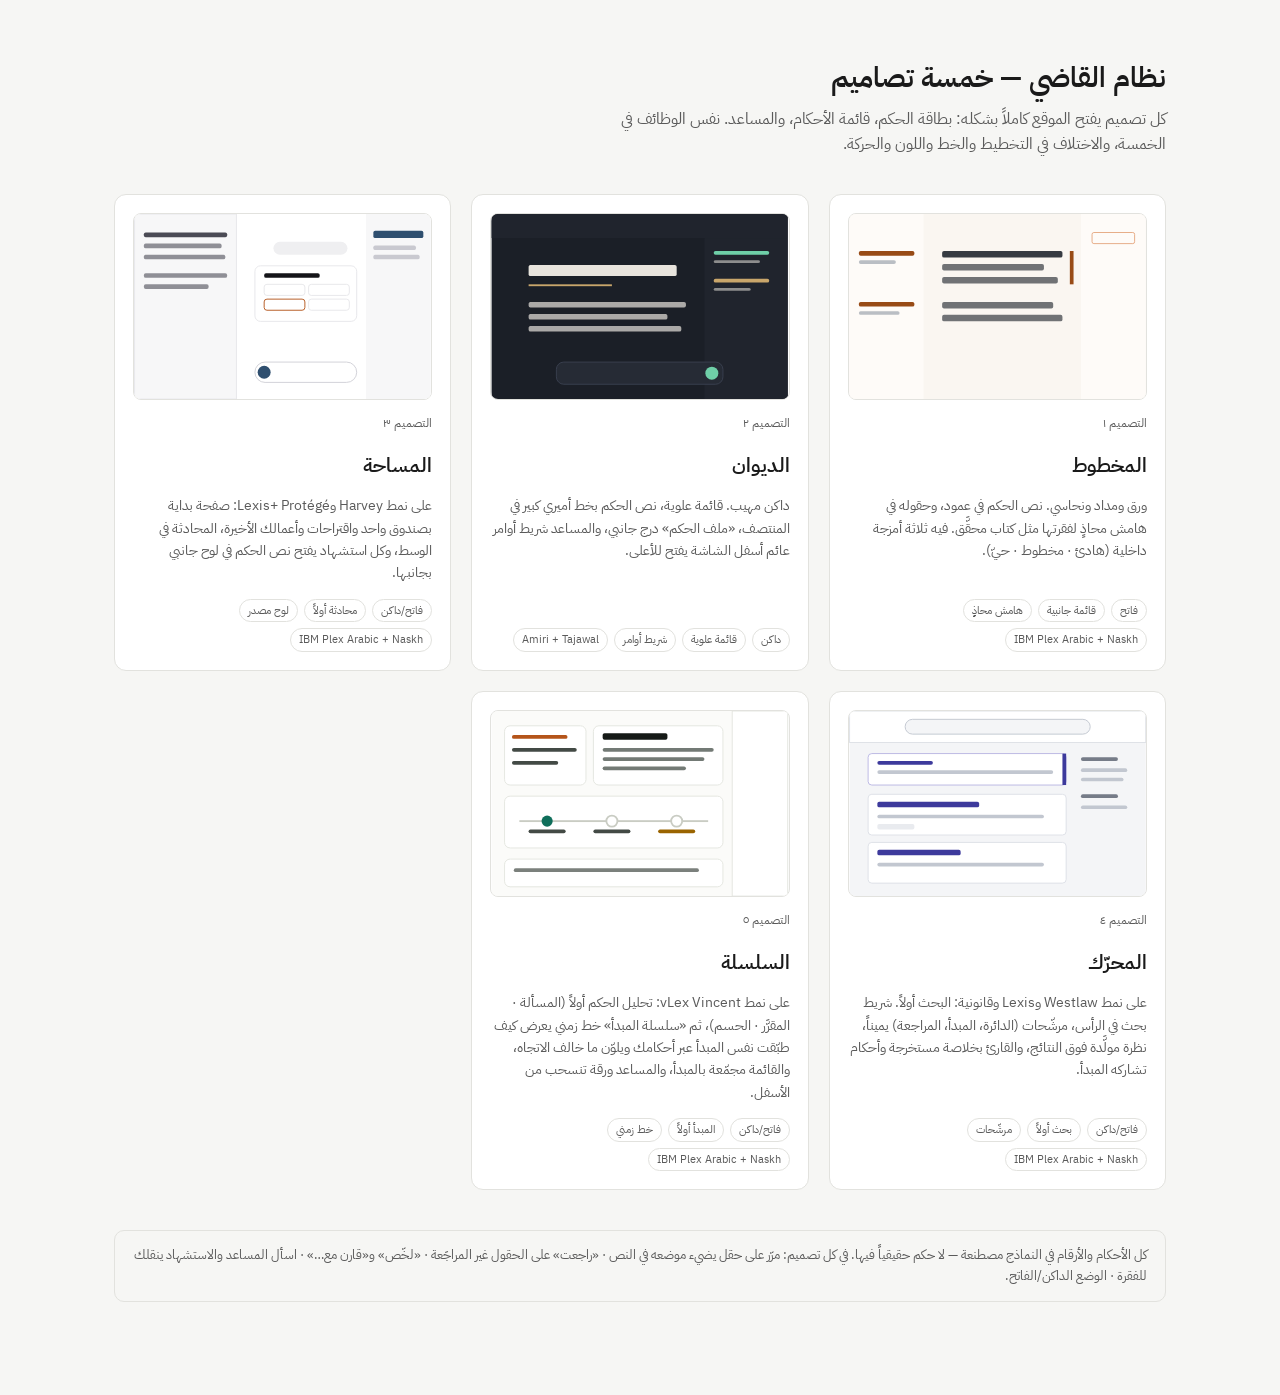
==== commit d2657d8a: "qadi-preview: replace mastara/sahifa with masaha, muharrik, silsila (market-pattern designs, Plex Ar" ====
--- a/index.html
+++ b/index.html
@@ -4,7 +4,7 @@
 <meta charset="utf-8">
 <meta name="viewport" content="width=device-width, initial-scale=1">
 <meta name="robots" content="noindex, nofollow">
-<title>نظام القاضي — أربعة تصاميم</title>
+<title>نظام القاضي — خمسة تصاميم</title>
 <link rel="preconnect" href="https://fonts.googleapis.com">
 <link rel="preconnect" href="https://fonts.gstatic.com" crossorigin>
 <link href="https://fonts.googleapis.com/css2?family=IBM+Plex+Sans+Arabic:wght@400;500;600&display=swap" rel="stylesheet">
@@ -32,8 +32,8 @@
 </head>
 <body>
 <div class="wrap">
-  <h1>نظام القاضي — أربعة تصاميم</h1>
-  <p class="lead">كل تصميم يفتح الموقع كاملاً بشكله: بطاقة الحكم، قائمة الأحكام، والمساعد. نفس الوظائف في الأربعة، والاختلاف في التخطيط والخط واللون والحركة.</p>
+  <h1>نظام القاضي — خمسة تصاميم</h1>
+  <p class="lead">كل تصميم يفتح الموقع كاملاً بشكله: بطاقة الحكم، قائمة الأحكام، والمساعد. نفس الوظائف في الخمسة، والاختلاف في التخطيط والخط واللون والحركة.</p>
 
   <div class="grid">
     <a class="card" href="d1/">
@@ -58,23 +58,34 @@
 
     <a class="card" href="d3/">
       <div class="thumb">
-        <svg viewBox="0 0 320 200" aria-hidden="true"><rect width="320" height="200" fill="#fbfbfa"/><rect x="298" y="0" width="22" height="200" fill="#f1f1f0"/><rect x="200" y="0" width="98" height="200" fill="#fff" stroke="#e6e6e4"/><rect x="0" y="0" width="200" height="22" fill="#fff" stroke="#e6e6e4"/><rect x="208" y="14" width="80" height="22" rx="2" fill="#eaf1f8"/><rect x="208" y="44" width="80" height="22" rx="2" fill="#fff"/><rect x="208" y="74" width="80" height="22" rx="2" fill="#fff"/><rect x="0" y="30" width="200" height="52" fill="#f4f4f2"/><rect x="104" y="36" width="88" height="18" rx="2" fill="#fff" stroke="#e6e6e4"/><rect x="8" y="36" width="88" height="18" rx="2" fill="#fff" stroke="#e6e6e4"/><rect x="104" y="58" width="88" height="18" rx="2" fill="#fff" stroke="#e6e6e4"/><rect x="8" y="58" width="88" height="18" rx="2" fill="#fff" stroke="#e6e6e4"/><rect x="100" y="36" width="3" height="18" fill="#2f6fae"/><rect x="4" y="58" width="3" height="18" fill="#c7572a"/><rect x="14" y="100" width="176" height="5" rx="2" fill="#1f2a3a" opacity=".7"/><rect x="14" y="112" width="160" height="5" rx="2" fill="#1f2a3a" opacity=".7"/><rect x="14" y="124" width="170" height="5" rx="2" fill="#1f2a3a" opacity=".7"/><rect x="14" y="148" width="150" height="5" rx="2" fill="#1f2a3a" opacity=".7"/></svg>
+        <svg viewBox="0 0 320 200" aria-hidden="true"><rect width="320" height="200" fill="#ffffff"/><rect x="250" y="0" width="70" height="200" fill="#f7f7f8"/><rect x="0" y="0" width="110" height="200" fill="#f7f7f8" stroke="#e6e6ea"/><rect x="258" y="18" width="54" height="8" rx="2" fill="#2f4f6f"/><rect x="258" y="34" width="46" height="5" rx="2" fill="#c9c9d0"/><rect x="258" y="44" width="50" height="5" rx="2" fill="#c9c9d0"/><rect x="150" y="30" width="80" height="14" rx="7" fill="#efeff1"/><rect x="130" y="56" width="110" height="60" rx="6" fill="#fff" stroke="#e6e6ea"/><rect x="140" y="64" width="60" height="5" rx="2" fill="#141418"/><rect x="140" y="76" width="44" height="12" rx="3" fill="#fff" stroke="#e6e6ea"/><rect x="188" y="76" width="44" height="12" rx="3" fill="#fff" stroke="#e6e6ea"/><rect x="140" y="92" width="44" height="12" rx="3" fill="#fff" stroke="#b4541a"/><rect x="188" y="92" width="44" height="12" rx="3" fill="#fff" stroke="#e6e6ea"/><rect x="130" y="160" width="110" height="22" rx="11" fill="#fff" stroke="#d0d0d6"/><circle cx="140" cy="171" r="7" fill="#2f4f6f"/><rect x="10" y="20" width="90" height="5" rx="2" fill="#4b4b55"/><rect x="10" y="32" width="84" height="5" rx="2" fill="#4b4b55" opacity=".6"/><rect x="10" y="44" width="88" height="5" rx="2" fill="#4b4b55" opacity=".6"/><rect x="10" y="64" width="90" height="5" rx="2" fill="#4b4b55" opacity=".6"/><rect x="10" y="76" width="70" height="5" rx="2" fill="#4b4b55" opacity=".6"/></svg>
       </div>
       <span class="n">التصميم ٣</span>
-      <h2>المسطرة</h2>
-      <p class="d">لوحة عمل كثيفة وسريعة. قائمة الأحكام دائماً ظاهرة على اليمين، الحقول شبكة بطاقات مع تبويبات (حقول · مبادئ · نصوص) فوق النص، والمساعد لوح ينزلق من اليسار.</p>
-      <div class="tags"><span>فاتح</span><span>ثلاث نوافذ</span><span>تبويبات</span><span>Noto Kufi + Plex Mono</span></div>
+      <h2>المساحة</h2>
+      <p class="d">على نمط Harvey وLexis+ Protégé: صفحة بداية بصندوق واحد واقتراحات وأعمالك الأخيرة، المحادثة في الوسط، وكل استشهاد يفتح نص الحكم في لوح جانبي بجانبها.</p>
+      <div class="tags"><span>فاتح/داكن</span><span>محادثة أولاً</span><span>لوح مصدر</span><span>IBM Plex Arabic + Naskh</span></div>
     </a>
 
     <a class="card" href="d4/">
       <div class="thumb">
-        <svg viewBox="0 0 320 200" aria-hidden="true"><rect width="320" height="200" fill="#fdfcfa"/><rect x="40" y="14" width="240" height="2" fill="#b3b0a8"/><rect x="40" y="19" width="240" height="1" fill="#b3b0a8"/><rect x="100" y="36" width="120" height="14" rx="2" fill="#1c1a19"/><rect x="60" y="62" width="200" height="4" rx="2" fill="#5b5753" opacity=".6"/><rect x="60" y="86" width="200" height="6" rx="2" fill="#1c1a19" opacity=".75"/><rect x="60" y="98" width="190" height="6" rx="2" fill="#1c1a19" opacity=".75"/><rect x="60" y="116" width="200" height="22" rx="2" fill="#f1eef0"/><rect x="258" y="116" width="2" height="22" fill="#6b3a6c"/><rect x="70" y="122" width="60" height="4" rx="2" fill="#6b3a6c"/><rect x="160" y="122" width="60" height="4" rx="2" fill="#6b3a6c"/><rect x="60" y="150" width="200" height="6" rx="2" fill="#1c1a19" opacity=".75"/><rect x="60" y="162" width="170" height="6" rx="2" fill="#1c1a19" opacity=".75"/><rect x="14" y="166" width="70" height="20" rx="10" fill="#6b3a6c"/></svg>
+        <svg viewBox="0 0 320 200" aria-hidden="true"><rect width="320" height="200" fill="#f4f5f7"/><rect x="0" y="0" width="320" height="34" fill="#fff" stroke="#dde0e6"/><rect x="60" y="9" width="200" height="16" rx="8" fill="#f4f5f7" stroke="#c2c7d0"/><rect x="250" y="48" width="60" height="80" fill="none"/><rect x="250" y="50" width="40" height="4" rx="2" fill="#767c88"/><rect x="250" y="62" width="50" height="4" rx="2" fill="#c2c7d0"/><rect x="250" y="72" width="46" height="4" rx="2" fill="#c2c7d0"/><rect x="250" y="90" width="40" height="4" rx="2" fill="#767c88"/><rect x="250" y="102" width="50" height="4" rx="2" fill="#c2c7d0"/><rect x="20" y="46" width="214" height="34" rx="4" fill="#fff" stroke="#b9b6e3"/><rect x="230" y="46" width="4" height="34" fill="#3d3a9c"/><rect x="30" y="54" width="60" height="4" rx="2" fill="#3d3a9c"/><rect x="30" y="64" width="190" height="4" rx="2" fill="#c2c7d0"/><rect x="20" y="90" width="214" height="44" rx="4" fill="#fff" stroke="#dde0e6"/><rect x="30" y="98" width="110" height="6" rx="2" fill="#3d3a9c"/><rect x="30" y="112" width="180" height="4" rx="2" fill="#c2c7d0"/><rect x="30" y="122" width="40" height="6" rx="2" fill="#e9ebef"/><rect x="20" y="142" width="214" height="44" rx="4" fill="#fff" stroke="#dde0e6"/><rect x="30" y="150" width="90" height="6" rx="2" fill="#3d3a9c"/><rect x="30" y="164" width="180" height="4" rx="2" fill="#c2c7d0"/></svg>
       </div>
       <span class="n">التصميم ٤</span>
-      <h2>الصحيفة</h2>
-      <p class="d">تحريري هادئ وفاخر. ترويسة علوية، عمود قراءة واحد عريض بخط أميري، والحقول المستخرجة حواشٍ تظهر مباشرة تحت فقرتها، والمساعد زر عائم يفتح نافذة في الوسط.</p>
-      <div class="tags"><span>فاتح</span><span>عمود واحد</span><span>حواشٍ تحت الفقرة</span><span>Amiri + Cairo</span></div>
+      <h2>المحرّك</h2>
+      <p class="d">على نمط Westlaw وLexis وقانونية: البحث أولاً. شريط بحث في الرأس، مرشّحات (الدائرة، المبدأ، المراجعة) يميناً، نظرة مولَّدة فوق النتائج، والقارئ بخلاصة مستخرجة وأحكام تشاركه المبدأ.</p>
+      <div class="tags"><span>فاتح/داكن</span><span>بحث أولاً</span><span>مرشّحات</span><span>IBM Plex Arabic + Naskh</span></div>
     </a>
+
+    <a class="card" href="d5/">
+      <div class="thumb">
+        <svg viewBox="0 0 320 200" aria-hidden="true"><rect width="320" height="200" fill="#fbfbf9"/><rect x="260" y="0" width="60" height="200" fill="#fff" stroke="#e3e5df"/><rect x="110" y="16" width="140" height="64" rx="6" fill="#fff" stroke="#e3e5df"/><rect x="120" y="24" width="70" height="7" rx="2" fill="#151a17"/><rect x="120" y="40" width="120" height="4" rx="2" fill="#737a75"/><rect x="120" y="50" width="110" height="4" rx="2" fill="#737a75"/><rect x="120" y="60" width="90" height="4" rx="2" fill="#737a75"/><rect x="14" y="16" width="88" height="64" rx="6" fill="#fff" stroke="#e3e5df"/><rect x="22" y="26" width="60" height="4" rx="2" fill="#b4541a"/><rect x="22" y="40" width="70" height="4" rx="2" fill="#434a45"/><rect x="22" y="54" width="50" height="4" rx="2" fill="#434a45"/><rect x="14" y="92" width="236" height="56" rx="6" fill="#fff" stroke="#e3e5df"/><rect x="30" y="118" width="204" height="2" fill="#c9ccc3"/><circle cx="60" cy="119" r="6" fill="#0f6e5a"/><circle cx="130" cy="119" r="6" fill="#fff" stroke="#c9ccc3" stroke-width="2"/><circle cx="200" cy="119" r="6" fill="#fff" stroke="#c9ccc3" stroke-width="2"/><rect x="40" y="128" width="40" height="4" rx="2" fill="#434a45"/><rect x="110" y="128" width="40" height="4" rx="2" fill="#434a45"/><rect x="180" y="128" width="40" height="4" rx="2" fill="#9a6400"/><rect x="14" y="160" width="236" height="30" rx="6" fill="#fff" stroke="#e3e5df"/><rect x="24" y="170" width="200" height="4" rx="2" fill="#434a45" opacity=".7"/></svg>
+      </div>
+      <span class="n">التصميم ٥</span>
+      <h2>السلسلة</h2>
+      <p class="d">على نمط vLex Vincent: تحليل الحكم أولاً (المسألة · المقرَّر · الحسم)، ثم «سلسلة المبدأ» خط زمني يعرض كيف طبّقت نفس المبدأ عبر أحكامك ويلوّن ما خالف الاتجاه، والقائمة مجمّعة بالمبدأ، والمساعد ورقة تنسحب من الأسفل.</p>
+      <div class="tags"><span>فاتح/داكن</span><span>المبدأ أولاً</span><span>خط زمني</span><span>IBM Plex Arabic + Naskh</span></div>
+    </a>
+
   </div>
 
   <p class="note">كل الأحكام والأرقام في النماذج مصطنعة — لا حكم حقيقياً فيها. في كل تصميم: مرّر على حقل يضيء موضعه في النص · «راجعت» على الحقول غير المراجَعة · «لخّص» و«قارن مع…» · اسأل المساعد والاستشهاد ينقلك للفقرة · الوضع الداكن/الفاتح.</p>
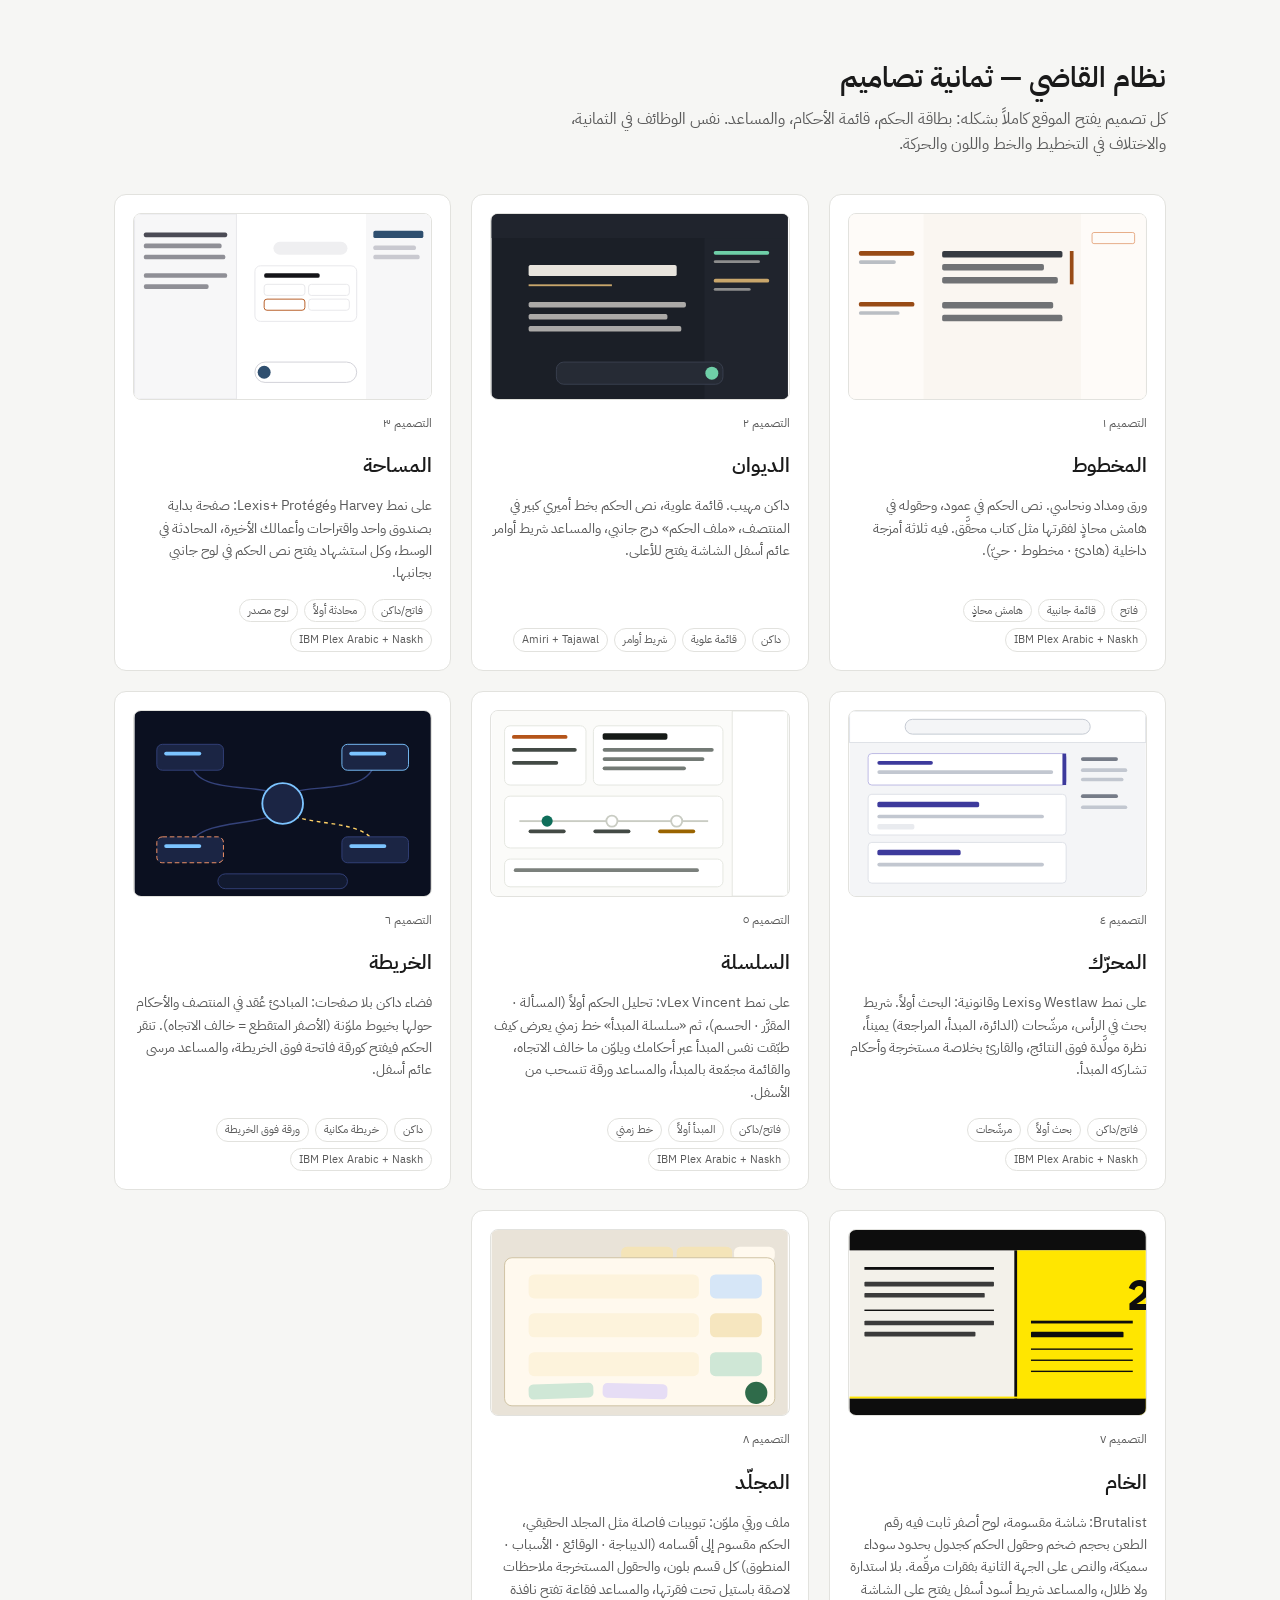
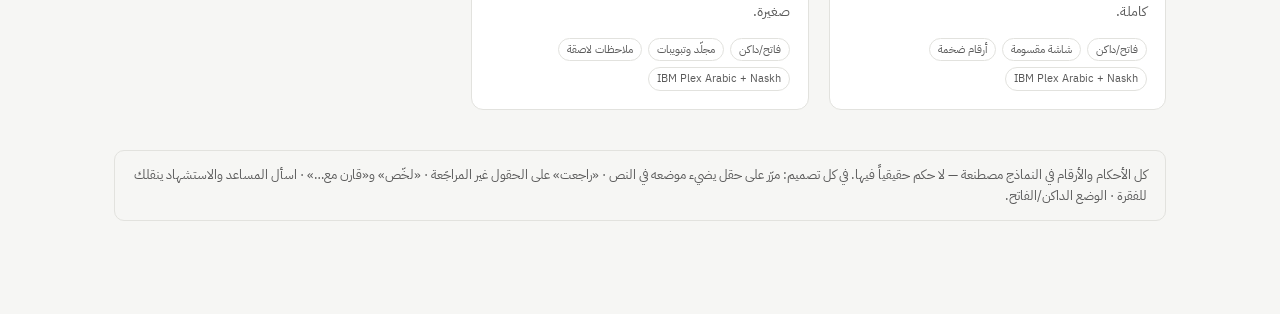
==== commit 0f031bb4: "qadi-preview: add kharita (spatial map), kham (brutalist split), mujallad (colored folder) — eight d" ====
--- a/index.html
+++ b/index.html
@@ -4,7 +4,7 @@
 <meta charset="utf-8">
 <meta name="viewport" content="width=device-width, initial-scale=1">
 <meta name="robots" content="noindex, nofollow">
-<title>نظام القاضي — خمسة تصاميم</title>
+<title>نظام القاضي — ثمانية تصاميم</title>
 <link rel="preconnect" href="https://fonts.googleapis.com">
 <link rel="preconnect" href="https://fonts.gstatic.com" crossorigin>
 <link href="https://fonts.googleapis.com/css2?family=IBM+Plex+Sans+Arabic:wght@400;500;600&display=swap" rel="stylesheet">
@@ -32,8 +32,8 @@
 </head>
 <body>
 <div class="wrap">
-  <h1>نظام القاضي — خمسة تصاميم</h1>
-  <p class="lead">كل تصميم يفتح الموقع كاملاً بشكله: بطاقة الحكم، قائمة الأحكام، والمساعد. نفس الوظائف في الخمسة، والاختلاف في التخطيط والخط واللون والحركة.</p>
+  <h1>نظام القاضي — ثمانية تصاميم</h1>
+  <p class="lead">كل تصميم يفتح الموقع كاملاً بشكله: بطاقة الحكم، قائمة الأحكام، والمساعد. نفس الوظائف في الثمانية، والاختلاف في التخطيط والخط واللون والحركة.</p>
 
   <div class="grid">
     <a class="card" href="d1/">
@@ -86,6 +86,36 @@
       <div class="tags"><span>فاتح/داكن</span><span>المبدأ أولاً</span><span>خط زمني</span><span>IBM Plex Arabic + Naskh</span></div>
     </a>
 
+    <a class="card" href="d6/">
+      <div class="thumb">
+        <svg viewBox="0 0 320 200" aria-hidden="true"><rect width="320" height="200" fill="#0b1020"/><g stroke="#34427a" stroke-width="1.5" fill="none"><path d="M60 50 C60 100 160 70 160 100"/><path d="M260 50 C260 100 160 70 160 100"/><path d="M60 150 C60 110 160 130 160 100"/><path d="M260 150 C260 110 160 130 160 100" stroke="#ffd166" stroke-dasharray="4 4"/></g><circle cx="160" cy="100" r="22" fill="#1b2544" stroke="#7cc4ff" stroke-width="2"/><rect x="24" y="36" width="72" height="28" rx="6" fill="#1b2544" stroke="#34427a"/><rect x="224" y="36" width="72" height="28" rx="6" fill="#1b2544" stroke="#7cc4ff"/><rect x="24" y="136" width="72" height="28" rx="6" fill="#1b2544" stroke="#ff9b6b" stroke-dasharray="5 3"/><rect x="224" y="136" width="72" height="28" rx="6" fill="#1b2544" stroke="#34427a"/><rect x="32" y="44" width="40" height="4" rx="2" fill="#7cc4ff"/><rect x="232" y="44" width="40" height="4" rx="2" fill="#7cc4ff"/><rect x="32" y="144" width="40" height="4" rx="2" fill="#7cc4ff"/><rect x="232" y="144" width="40" height="4" rx="2" fill="#7cc4ff"/><rect x="90" y="176" width="140" height="16" rx="8" fill="#121a30" stroke="#34427a"/></svg>
+      </div>
+      <span class="n">التصميم ٦</span>
+      <h2>الخريطة</h2>
+      <p class="d">فضاء داكن بلا صفحات: المبادئ عُقد في المنتصف والأحكام حولها بخيوط ملوّنة (الأصفر المتقطع = خالف الاتجاه). تنقر الحكم فيفتح كورقة فاتحة فوق الخريطة، والمساعد مرسى عائم أسفل.</p>
+      <div class="tags"><span>داكن</span><span>خريطة مكانية</span><span>ورقة فوق الخريطة</span><span>IBM Plex Arabic + Naskh</span></div>
+    </a>
+
+    <a class="card" href="d7/">
+      <div class="thumb">
+        <svg viewBox="0 0 320 200" aria-hidden="true"><rect width="320" height="200" fill="#f3f1ea"/><rect x="0" y="0" width="320" height="22" fill="#0d0d0d"/><rect x="180" y="22" width="140" height="178" fill="#ffe600"/><rect x="178" y="22" width="3" height="178" fill="#0d0d0d"/><text x="300" y="86" font-family="IBM Plex Sans Arabic, sans-serif" font-size="46" font-weight="700" text-anchor="end" fill="#0d0d0d">2187</text><rect x="196" y="98" width="110" height="3" fill="#0d0d0d"/><rect x="196" y="110" width="100" height="6" rx="1" fill="#0d0d0d"/><rect x="196" y="128" width="110" height="1.5" fill="#0d0d0d"/><rect x="196" y="140" width="110" height="1.5" fill="#0d0d0d"/><rect x="196" y="152" width="110" height="1.5" fill="#0d0d0d"/><rect x="16" y="40" width="140" height="3" fill="#0d0d0d"/><rect x="16" y="56" width="140" height="5" rx="1" fill="#3b3b3b"/><rect x="16" y="68" width="130" height="5" rx="1" fill="#3b3b3b"/><rect x="16" y="86" width="140" height="1.5" fill="#0d0d0d"/><rect x="16" y="98" width="140" height="5" rx="1" fill="#3b3b3b"/><rect x="16" y="110" width="120" height="5" rx="1" fill="#3b3b3b"/><rect x="0" y="182" width="320" height="18" fill="#0d0d0d"/><rect x="0" y="180" width="320" height="2" fill="#ffe600"/></svg>
+      </div>
+      <span class="n">التصميم ٧</span>
+      <h2>الخام</h2>
+      <p class="d">Brutalist: شاشة مقسومة، لوح أصفر ثابت فيه رقم الطعن بحجم ضخم وحقول الحكم كجدول بحدود سوداء سميكة، والنص على الجهة الثانية بفقرات مرقّمة. بلا استدارة ولا ظلال، والمساعد شريط أسود أسفل يفتح على الشاشة كاملة.</p>
+      <div class="tags"><span>فاتح/داكن</span><span>شاشة مقسومة</span><span>أرقام ضخمة</span><span>IBM Plex Arabic + Naskh</span></div>
+    </a>
+
+    <a class="card" href="d8/">
+      <div class="thumb">
+        <svg viewBox="0 0 320 200" aria-hidden="true"><rect width="320" height="200" fill="#e9e3d8"/><rect x="200" y="18" width="60" height="16" rx="6" fill="#f4e4b8"/><rect x="262" y="18" width="44" height="16" rx="6" fill="#fff9ee"/><rect x="140" y="18" width="56" height="16" rx="6" fill="#f4e4b8"/><rect x="14" y="30" width="292" height="160" rx="8" fill="#fff9ee" stroke="#cdbf9f"/><rect x="236" y="48" width="56" height="26" rx="6" fill="#d6e6f7"/><rect x="236" y="90" width="56" height="26" rx="6" fill="#f6e6bf"/><rect x="236" y="132" width="56" height="26" rx="6" fill="#cfe7d6"/><rect x="40" y="48" width="184" height="26" rx="6" fill="#fdf3dc"/><rect x="40" y="90" width="184" height="26" rx="6" fill="#fdf3dc"/><rect x="40" y="132" width="184" height="26" rx="6" fill="#fdf3dc"/><rect x="40" y="166" width="70" height="16" rx="5" fill="#cfe7d6" transform="rotate(-2 75 174)"/><rect x="120" y="166" width="70" height="16" rx="5" fill="#e6ddf5" transform="rotate(1.5 155 174)"/><circle cx="286" cy="176" r="12" fill="#2f6b4a"/></svg>
+      </div>
+      <span class="n">التصميم ٨</span>
+      <h2>المجلّد</h2>
+      <p class="d">ملف ورقي ملوّن: تبويبات فاصلة مثل المجلد الحقيقي، الحكم مقسوم إلى أقسامه (الديباجة · الوقائع · الأسباب · المنطوق) كل قسم بلون، والحقول المستخرجة ملاحظات لاصقة باستيل تحت فقرتها، والمساعد فقاعة تفتح نافذة صغيرة.</p>
+      <div class="tags"><span>فاتح/داكن</span><span>مجلّد وتبويبات</span><span>ملاحظات لاصقة</span><span>IBM Plex Arabic + Naskh</span></div>
+    </a>
+
   </div>
 
   <p class="note">كل الأحكام والأرقام في النماذج مصطنعة — لا حكم حقيقياً فيها. في كل تصميم: مرّر على حقل يضيء موضعه في النص · «راجعت» على الحقول غير المراجَعة · «لخّص» و«قارن مع…» · اسأل المساعد والاستشهاد ينقلك للفقرة · الوضع الداكن/الفاتح.</p>
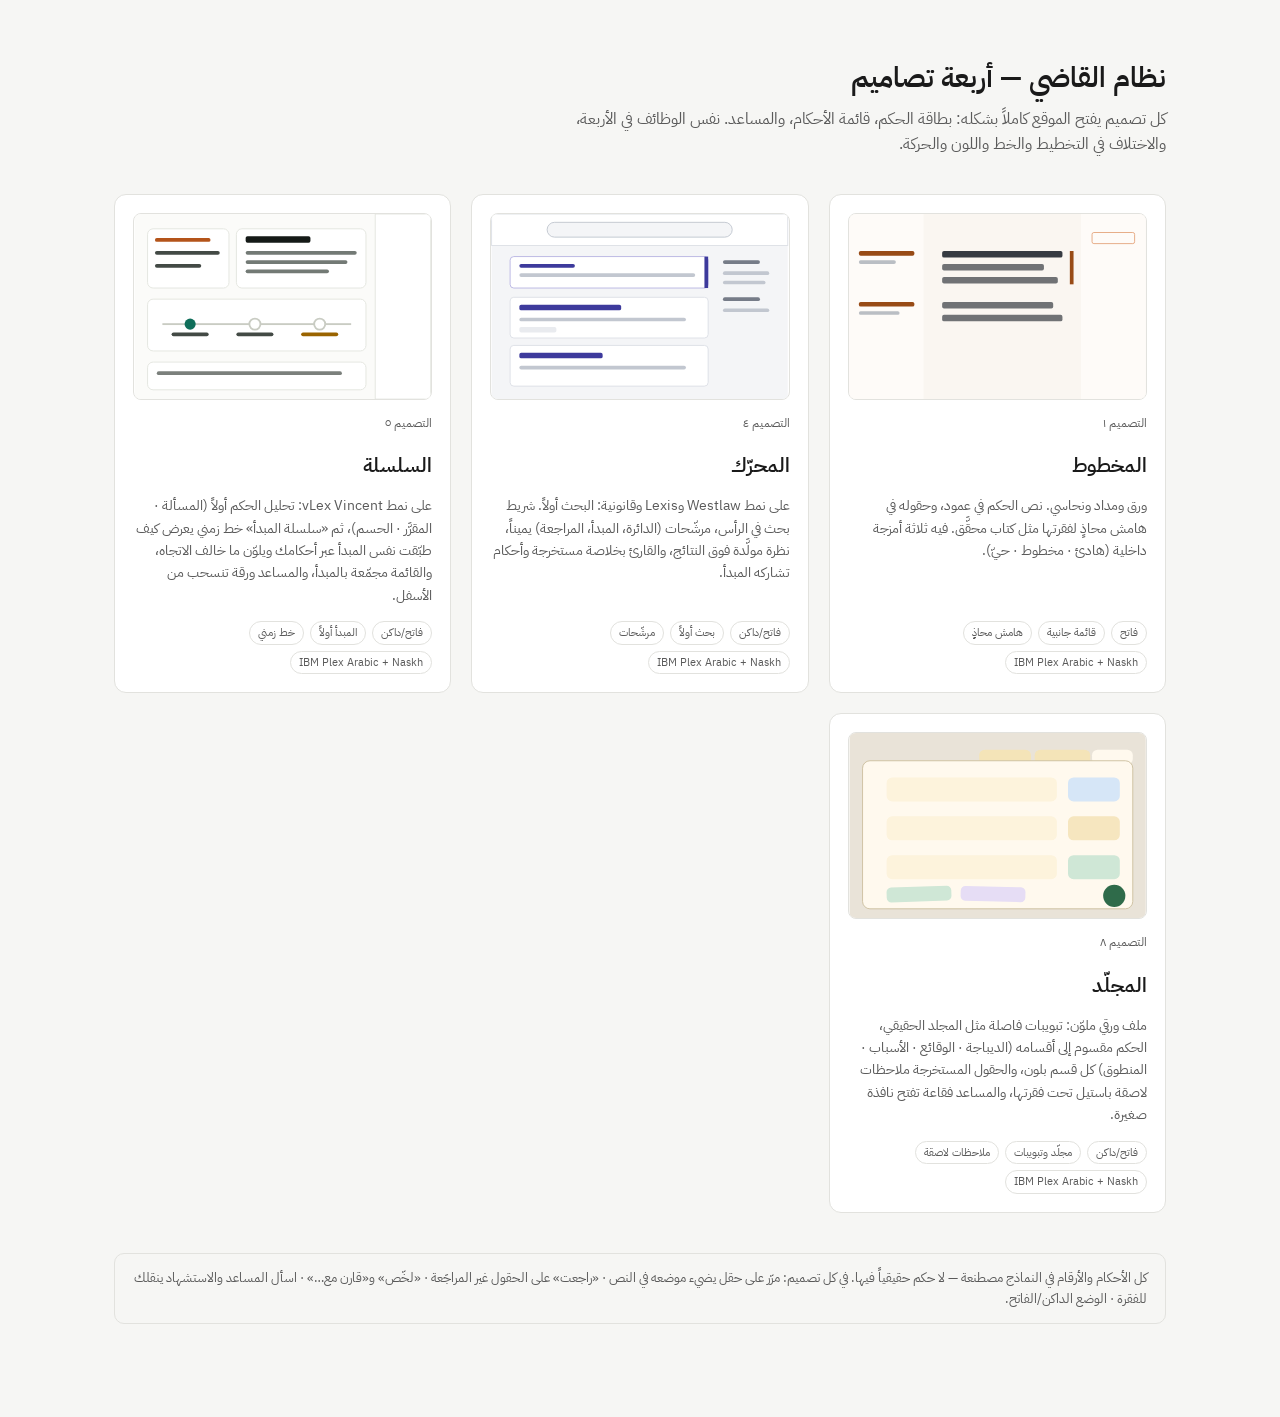
==== commit e2713c86: "qadi-preview: remove diwan, masaha, kharita, kham — four designs remain (d1 d4 d5 d8) Co-Authored-By" ====
--- a/index.html
+++ b/index.html
@@ -4,7 +4,7 @@
 <meta charset="utf-8">
 <meta name="viewport" content="width=device-width, initial-scale=1">
 <meta name="robots" content="noindex, nofollow">
-<title>نظام القاضي — ثمانية تصاميم</title>
+<title>نظام القاضي — أربعة تصاميم</title>
 <link rel="preconnect" href="https://fonts.googleapis.com">
 <link rel="preconnect" href="https://fonts.gstatic.com" crossorigin>
 <link href="https://fonts.googleapis.com/css2?family=IBM+Plex+Sans+Arabic:wght@400;500;600&display=swap" rel="stylesheet">
@@ -32,8 +32,8 @@
 </head>
 <body>
 <div class="wrap">
-  <h1>نظام القاضي — ثمانية تصاميم</h1>
-  <p class="lead">كل تصميم يفتح الموقع كاملاً بشكله: بطاقة الحكم، قائمة الأحكام، والمساعد. نفس الوظائف في الثمانية، والاختلاف في التخطيط والخط واللون والحركة.</p>
+  <h1>نظام القاضي — أربعة تصاميم</h1>
+  <p class="lead">كل تصميم يفتح الموقع كاملاً بشكله: بطاقة الحكم، قائمة الأحكام، والمساعد. نفس الوظائف في الأربعة، والاختلاف في التخطيط والخط واللون والحركة.</p>
 
   <div class="grid">
     <a class="card" href="d1/">
@@ -44,26 +44,6 @@
       <h2>المخطوط</h2>
       <p class="d">ورق ومداد ونحاسي. نص الحكم في عمود، وحقوله في هامش محاذٍ لفقرتها مثل كتاب محقَّق. فيه ثلاثة أمزجة داخلية (هادئ · مخطوط · حيّ).</p>
       <div class="tags"><span>فاتح</span><span>قائمة جانبية</span><span>هامش محاذٍ</span><span>IBM Plex Arabic + Naskh</span></div>
-    </a>
-
-    <a class="card" href="d2/">
-      <div class="thumb">
-        <svg viewBox="0 0 320 200" aria-hidden="true"><rect width="320" height="200" fill="#1b1f27"/><rect x="0" y="0" width="320" height="26" fill="#20242d"/><rect x="230" y="26" width="90" height="174" fill="#20242d"/><rect x="40" y="55" width="160" height="12" rx="2" fill="#e8e4dd"/><rect x="40" y="76" width="90" height="2" fill="#c9a66b"/><rect x="40" y="95" width="170" height="6" rx="2" fill="#e8e4dd" opacity=".7"/><rect x="40" y="108" width="150" height="6" rx="2" fill="#e8e4dd" opacity=".7"/><rect x="40" y="121" width="165" height="6" rx="2" fill="#e8e4dd" opacity=".7"/><rect x="240" y="40" width="60" height="4" rx="2" fill="#6fcfa8"/><rect x="240" y="50" width="50" height="3" rx="2" fill="#8d8d8d"/><rect x="240" y="70" width="60" height="4" rx="2" fill="#c9a66b"/><rect x="240" y="80" width="40" height="3" rx="2" fill="#8d8d8d"/><rect x="70" y="160" width="180" height="24" rx="8" fill="#262b35" stroke="#3a4050"/><circle cx="238" cy="172" r="7" fill="#6fcfa8"/></svg>
-      </div>
-      <span class="n">التصميم ٢</span>
-      <h2>الديوان</h2>
-      <p class="d">داكن مهيب. قائمة علوية، نص الحكم بخط أميري كبير في المنتصف، «ملف الحكم» درج جانبي، والمساعد شريط أوامر عائم أسفل الشاشة يفتح للأعلى.</p>
-      <div class="tags"><span>داكن</span><span>قائمة علوية</span><span>شريط أوامر</span><span>Amiri + Tajawal</span></div>
-    </a>
-
-    <a class="card" href="d3/">
-      <div class="thumb">
-        <svg viewBox="0 0 320 200" aria-hidden="true"><rect width="320" height="200" fill="#ffffff"/><rect x="250" y="0" width="70" height="200" fill="#f7f7f8"/><rect x="0" y="0" width="110" height="200" fill="#f7f7f8" stroke="#e6e6ea"/><rect x="258" y="18" width="54" height="8" rx="2" fill="#2f4f6f"/><rect x="258" y="34" width="46" height="5" rx="2" fill="#c9c9d0"/><rect x="258" y="44" width="50" height="5" rx="2" fill="#c9c9d0"/><rect x="150" y="30" width="80" height="14" rx="7" fill="#efeff1"/><rect x="130" y="56" width="110" height="60" rx="6" fill="#fff" stroke="#e6e6ea"/><rect x="140" y="64" width="60" height="5" rx="2" fill="#141418"/><rect x="140" y="76" width="44" height="12" rx="3" fill="#fff" stroke="#e6e6ea"/><rect x="188" y="76" width="44" height="12" rx="3" fill="#fff" stroke="#e6e6ea"/><rect x="140" y="92" width="44" height="12" rx="3" fill="#fff" stroke="#b4541a"/><rect x="188" y="92" width="44" height="12" rx="3" fill="#fff" stroke="#e6e6ea"/><rect x="130" y="160" width="110" height="22" rx="11" fill="#fff" stroke="#d0d0d6"/><circle cx="140" cy="171" r="7" fill="#2f4f6f"/><rect x="10" y="20" width="90" height="5" rx="2" fill="#4b4b55"/><rect x="10" y="32" width="84" height="5" rx="2" fill="#4b4b55" opacity=".6"/><rect x="10" y="44" width="88" height="5" rx="2" fill="#4b4b55" opacity=".6"/><rect x="10" y="64" width="90" height="5" rx="2" fill="#4b4b55" opacity=".6"/><rect x="10" y="76" width="70" height="5" rx="2" fill="#4b4b55" opacity=".6"/></svg>
-      </div>
-      <span class="n">التصميم ٣</span>
-      <h2>المساحة</h2>
-      <p class="d">على نمط Harvey وLexis+ Protégé: صفحة بداية بصندوق واحد واقتراحات وأعمالك الأخيرة، المحادثة في الوسط، وكل استشهاد يفتح نص الحكم في لوح جانبي بجانبها.</p>
-      <div class="tags"><span>فاتح/داكن</span><span>محادثة أولاً</span><span>لوح مصدر</span><span>IBM Plex Arabic + Naskh</span></div>
     </a>
 
     <a class="card" href="d4/">
@@ -86,26 +66,6 @@
       <div class="tags"><span>فاتح/داكن</span><span>المبدأ أولاً</span><span>خط زمني</span><span>IBM Plex Arabic + Naskh</span></div>
     </a>
 
-    <a class="card" href="d6/">
-      <div class="thumb">
-        <svg viewBox="0 0 320 200" aria-hidden="true"><rect width="320" height="200" fill="#0b1020"/><g stroke="#34427a" stroke-width="1.5" fill="none"><path d="M60 50 C60 100 160 70 160 100"/><path d="M260 50 C260 100 160 70 160 100"/><path d="M60 150 C60 110 160 130 160 100"/><path d="M260 150 C260 110 160 130 160 100" stroke="#ffd166" stroke-dasharray="4 4"/></g><circle cx="160" cy="100" r="22" fill="#1b2544" stroke="#7cc4ff" stroke-width="2"/><rect x="24" y="36" width="72" height="28" rx="6" fill="#1b2544" stroke="#34427a"/><rect x="224" y="36" width="72" height="28" rx="6" fill="#1b2544" stroke="#7cc4ff"/><rect x="24" y="136" width="72" height="28" rx="6" fill="#1b2544" stroke="#ff9b6b" stroke-dasharray="5 3"/><rect x="224" y="136" width="72" height="28" rx="6" fill="#1b2544" stroke="#34427a"/><rect x="32" y="44" width="40" height="4" rx="2" fill="#7cc4ff"/><rect x="232" y="44" width="40" height="4" rx="2" fill="#7cc4ff"/><rect x="32" y="144" width="40" height="4" rx="2" fill="#7cc4ff"/><rect x="232" y="144" width="40" height="4" rx="2" fill="#7cc4ff"/><rect x="90" y="176" width="140" height="16" rx="8" fill="#121a30" stroke="#34427a"/></svg>
-      </div>
-      <span class="n">التصميم ٦</span>
-      <h2>الخريطة</h2>
-      <p class="d">فضاء داكن بلا صفحات: المبادئ عُقد في المنتصف والأحكام حولها بخيوط ملوّنة (الأصفر المتقطع = خالف الاتجاه). تنقر الحكم فيفتح كورقة فاتحة فوق الخريطة، والمساعد مرسى عائم أسفل.</p>
-      <div class="tags"><span>داكن</span><span>خريطة مكانية</span><span>ورقة فوق الخريطة</span><span>IBM Plex Arabic + Naskh</span></div>
-    </a>
-
-    <a class="card" href="d7/">
-      <div class="thumb">
-        <svg viewBox="0 0 320 200" aria-hidden="true"><rect width="320" height="200" fill="#f3f1ea"/><rect x="0" y="0" width="320" height="22" fill="#0d0d0d"/><rect x="180" y="22" width="140" height="178" fill="#ffe600"/><rect x="178" y="22" width="3" height="178" fill="#0d0d0d"/><text x="300" y="86" font-family="IBM Plex Sans Arabic, sans-serif" font-size="46" font-weight="700" text-anchor="end" fill="#0d0d0d">2187</text><rect x="196" y="98" width="110" height="3" fill="#0d0d0d"/><rect x="196" y="110" width="100" height="6" rx="1" fill="#0d0d0d"/><rect x="196" y="128" width="110" height="1.5" fill="#0d0d0d"/><rect x="196" y="140" width="110" height="1.5" fill="#0d0d0d"/><rect x="196" y="152" width="110" height="1.5" fill="#0d0d0d"/><rect x="16" y="40" width="140" height="3" fill="#0d0d0d"/><rect x="16" y="56" width="140" height="5" rx="1" fill="#3b3b3b"/><rect x="16" y="68" width="130" height="5" rx="1" fill="#3b3b3b"/><rect x="16" y="86" width="140" height="1.5" fill="#0d0d0d"/><rect x="16" y="98" width="140" height="5" rx="1" fill="#3b3b3b"/><rect x="16" y="110" width="120" height="5" rx="1" fill="#3b3b3b"/><rect x="0" y="182" width="320" height="18" fill="#0d0d0d"/><rect x="0" y="180" width="320" height="2" fill="#ffe600"/></svg>
-      </div>
-      <span class="n">التصميم ٧</span>
-      <h2>الخام</h2>
-      <p class="d">Brutalist: شاشة مقسومة، لوح أصفر ثابت فيه رقم الطعن بحجم ضخم وحقول الحكم كجدول بحدود سوداء سميكة، والنص على الجهة الثانية بفقرات مرقّمة. بلا استدارة ولا ظلال، والمساعد شريط أسود أسفل يفتح على الشاشة كاملة.</p>
-      <div class="tags"><span>فاتح/داكن</span><span>شاشة مقسومة</span><span>أرقام ضخمة</span><span>IBM Plex Arabic + Naskh</span></div>
-    </a>
-
     <a class="card" href="d8/">
       <div class="thumb">
         <svg viewBox="0 0 320 200" aria-hidden="true"><rect width="320" height="200" fill="#e9e3d8"/><rect x="200" y="18" width="60" height="16" rx="6" fill="#f4e4b8"/><rect x="262" y="18" width="44" height="16" rx="6" fill="#fff9ee"/><rect x="140" y="18" width="56" height="16" rx="6" fill="#f4e4b8"/><rect x="14" y="30" width="292" height="160" rx="8" fill="#fff9ee" stroke="#cdbf9f"/><rect x="236" y="48" width="56" height="26" rx="6" fill="#d6e6f7"/><rect x="236" y="90" width="56" height="26" rx="6" fill="#f6e6bf"/><rect x="236" y="132" width="56" height="26" rx="6" fill="#cfe7d6"/><rect x="40" y="48" width="184" height="26" rx="6" fill="#fdf3dc"/><rect x="40" y="90" width="184" height="26" rx="6" fill="#fdf3dc"/><rect x="40" y="132" width="184" height="26" rx="6" fill="#fdf3dc"/><rect x="40" y="166" width="70" height="16" rx="5" fill="#cfe7d6" transform="rotate(-2 75 174)"/><rect x="120" y="166" width="70" height="16" rx="5" fill="#e6ddf5" transform="rotate(1.5 155 174)"/><circle cx="286" cy="176" r="12" fill="#2f6b4a"/></svg>
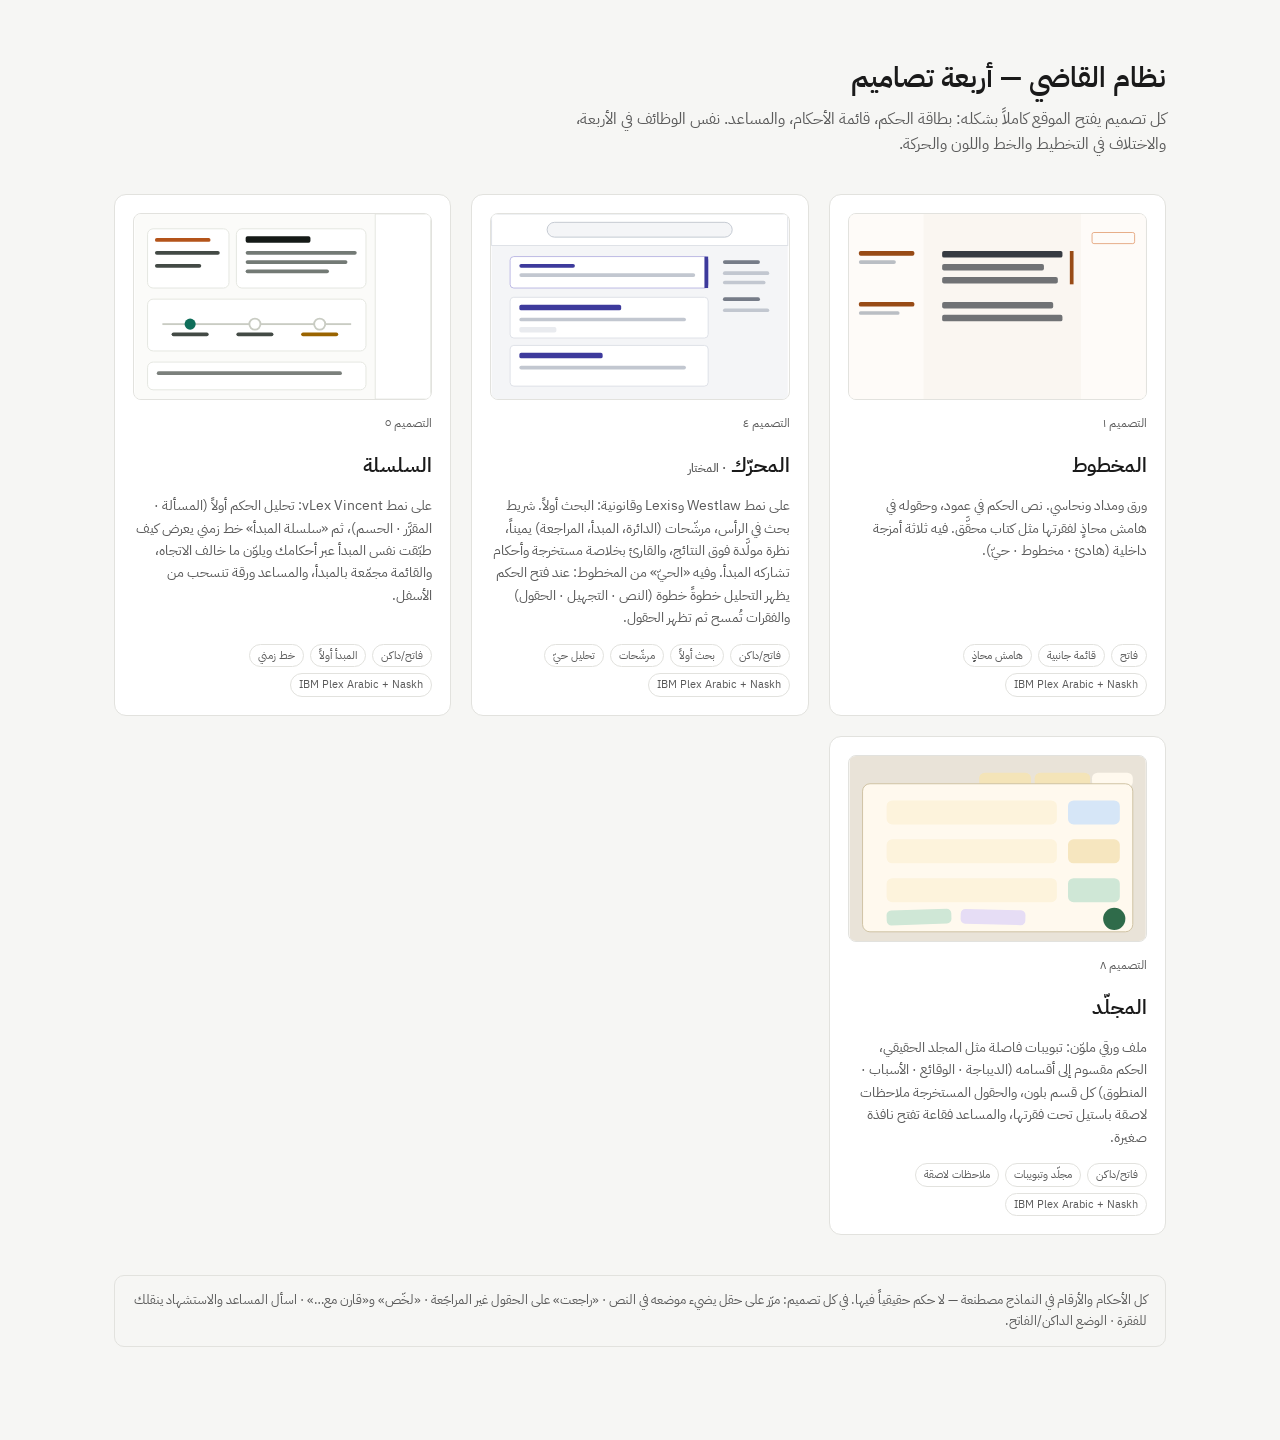
==== commit 13d10851: "qadi-preview: muharrik (d4) chosen — add live analysis pipeline from makhtut On first opening a ruli" ====
--- a/index.html
+++ b/index.html
@@ -51,9 +51,9 @@
         <svg viewBox="0 0 320 200" aria-hidden="true"><rect width="320" height="200" fill="#f4f5f7"/><rect x="0" y="0" width="320" height="34" fill="#fff" stroke="#dde0e6"/><rect x="60" y="9" width="200" height="16" rx="8" fill="#f4f5f7" stroke="#c2c7d0"/><rect x="250" y="48" width="60" height="80" fill="none"/><rect x="250" y="50" width="40" height="4" rx="2" fill="#767c88"/><rect x="250" y="62" width="50" height="4" rx="2" fill="#c2c7d0"/><rect x="250" y="72" width="46" height="4" rx="2" fill="#c2c7d0"/><rect x="250" y="90" width="40" height="4" rx="2" fill="#767c88"/><rect x="250" y="102" width="50" height="4" rx="2" fill="#c2c7d0"/><rect x="20" y="46" width="214" height="34" rx="4" fill="#fff" stroke="#b9b6e3"/><rect x="230" y="46" width="4" height="34" fill="#3d3a9c"/><rect x="30" y="54" width="60" height="4" rx="2" fill="#3d3a9c"/><rect x="30" y="64" width="190" height="4" rx="2" fill="#c2c7d0"/><rect x="20" y="90" width="214" height="44" rx="4" fill="#fff" stroke="#dde0e6"/><rect x="30" y="98" width="110" height="6" rx="2" fill="#3d3a9c"/><rect x="30" y="112" width="180" height="4" rx="2" fill="#c2c7d0"/><rect x="30" y="122" width="40" height="6" rx="2" fill="#e9ebef"/><rect x="20" y="142" width="214" height="44" rx="4" fill="#fff" stroke="#dde0e6"/><rect x="30" y="150" width="90" height="6" rx="2" fill="#3d3a9c"/><rect x="30" y="164" width="180" height="4" rx="2" fill="#c2c7d0"/></svg>
       </div>
       <span class="n">التصميم ٤</span>
-      <h2>المحرّك</h2>
-      <p class="d">على نمط Westlaw وLexis وقانونية: البحث أولاً. شريط بحث في الرأس، مرشّحات (الدائرة، المبدأ، المراجعة) يميناً، نظرة مولَّدة فوق النتائج، والقارئ بخلاصة مستخرجة وأحكام تشاركه المبدأ.</p>
-      <div class="tags"><span>فاتح/داكن</span><span>بحث أولاً</span><span>مرشّحات</span><span>IBM Plex Arabic + Naskh</span></div>
+      <h2>المحرّك <small style="font-size:12px;font-weight:500;color:var(--fg-2)">· المختار</small></h2>
+      <p class="d">على نمط Westlaw وLexis وقانونية: البحث أولاً. شريط بحث في الرأس، مرشّحات (الدائرة، المبدأ، المراجعة) يميناً، نظرة مولَّدة فوق النتائج، والقارئ بخلاصة مستخرجة وأحكام تشاركه المبدأ. وفيه «الحيّ» من المخطوط: عند فتح الحكم يظهر التحليل خطوةً خطوة (النص · التجهيل · الحقول) والفقرات تُمسح ثم تظهر الحقول.</p>
+      <div class="tags"><span>فاتح/داكن</span><span>بحث أولاً</span><span>مرشّحات</span><span>تحليل حيّ</span><span>IBM Plex Arabic + Naskh</span></div>
     </a>
 
     <a class="card" href="d5/">
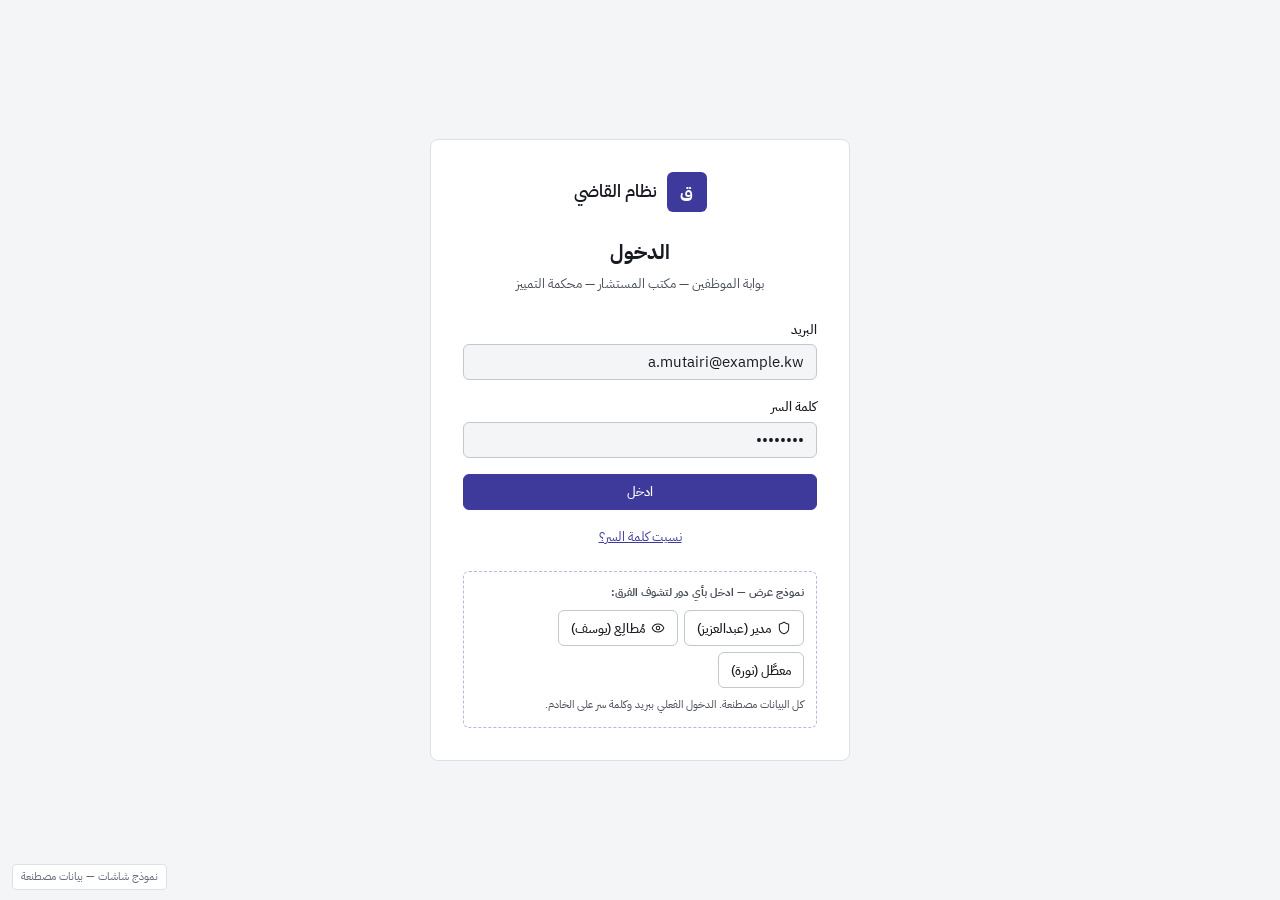
==== commit 6d7ed43c: "qadi-preview: replace design gallery with staff-portal screens (Abdullah 2026-10-17 scope) Login/res" ====
--- a/index.html
+++ b/index.html
@@ -4,81 +4,16 @@
 <meta charset="utf-8">
 <meta name="viewport" content="width=device-width, initial-scale=1">
 <meta name="robots" content="noindex, nofollow">
-<title>نظام القاضي — أربعة تصاميم</title>
+<title>نظام القاضي — بوابة الموظفين</title>
+<meta name="description" content="نموذج شاشات بوابة الموظفين لنظام القاضي: المستندات والمستخدمون والإعدادات — بيانات مصطنعة بالكامل.">
 <link rel="preconnect" href="https://fonts.googleapis.com">
 <link rel="preconnect" href="https://fonts.gstatic.com" crossorigin>
-<link href="https://fonts.googleapis.com/css2?family=IBM+Plex+Sans+Arabic:wght@400;500;600&display=swap" rel="stylesheet">
-<style>
-:root { --bg: #f6f6f4; --fg: #1a1a1a; --fg-2: #5a5a5a; --line: #e2e2de; --card: #fff; }
-@media (prefers-color-scheme: dark) { :root { --bg: #141414; --fg: #ececec; --fg-2: #a3a3a3; --line: #2a2a2a; --card: #1c1c1c; } }
-* { box-sizing: border-box; }
-body { margin: 0; background: var(--bg); color: var(--fg); font-family: 'IBM Plex Sans Arabic', system-ui, sans-serif; line-height: 1.6; -webkit-font-smoothing: antialiased; }
-.wrap { max-width: 1100px; margin: 0 auto; padding: 56px 24px 80px; }
-h1 { margin: 0 0 6px; font-size: 28px; font-weight: 600; }
-.lead { margin: 0 0 36px; color: var(--fg-2); max-width: 60ch; }
-.grid { display: grid; grid-template-columns: repeat(auto-fill, minmax(260px, 1fr)); gap: 20px; }
-a.card { display: flex; flex-direction: column; gap: 14px; padding: 18px; background: var(--card); border: 1px solid var(--line); border-radius: 12px; color: inherit; text-decoration: none; transition: transform 150ms ease-out, border-color 150ms; }
-a.card:hover { transform: translateY(-2px); border-color: var(--fg-2); }
-a.card:focus-visible { outline: 2px solid var(--fg); outline-offset: 3px; }
-.thumb { aspect-ratio: 16 / 10; border-radius: 8px; overflow: hidden; position: relative; border: 1px solid var(--line); }
-.thumb svg { width: 100%; height: 100%; display: block; }
-.n { font-size: 12px; color: var(--fg-2); }
-h2 { margin: 2px 0 0; font-size: 20px; font-weight: 600; }
-p.d { margin: 0; color: var(--fg-2); font-size: 14px; }
-.tags { display: flex; flex-wrap: wrap; gap: 6px; margin-top: auto; }
-.tags span { font-size: 11px; padding: 2px 8px; border: 1px solid var(--line); border-radius: 999px; color: var(--fg-2); }
-.note { margin-top: 40px; padding: 14px 18px; border: 1px solid var(--line); border-radius: 10px; font-size: 13px; color: var(--fg-2); }
-</style>
+<link href="https://fonts.googleapis.com/css2?family=IBM+Plex+Sans+Arabic:wght@400;500;600;700&family=Noto+Naskh+Arabic:wght@400;600&display=swap" rel="stylesheet">
+<link rel="stylesheet" href="styles.css">
 </head>
 <body>
-<div class="wrap">
-  <h1>نظام القاضي — أربعة تصاميم</h1>
-  <p class="lead">كل تصميم يفتح الموقع كاملاً بشكله: بطاقة الحكم، قائمة الأحكام، والمساعد. نفس الوظائف في الأربعة، والاختلاف في التخطيط والخط واللون والحركة.</p>
-
-  <div class="grid">
-    <a class="card" href="d1/">
-      <div class="thumb">
-        <svg viewBox="0 0 320 200" aria-hidden="true"><rect width="320" height="200" fill="#faf6f1"/><rect x="250" y="0" width="70" height="200" fill="#fefbf8"/><rect x="0" y="0" width="80" height="200" fill="#fefbf8"/><rect x="100" y="40" width="130" height="7" rx="2" fill="#151b24" opacity=".85"/><rect x="100" y="54" width="110" height="7" rx="2" fill="#151b24" opacity=".6"/><rect x="100" y="68" width="125" height="7" rx="2" fill="#151b24" opacity=".6"/><rect x="100" y="95" width="120" height="7" rx="2" fill="#151b24" opacity=".6"/><rect x="100" y="109" width="130" height="7" rx="2" fill="#151b24" opacity=".6"/><rect x="238" y="40" width="4" height="36" fill="#984b16"/><rect x="90" y="40" width="0" height="0"/><rect x="88" y="42" width="6" height="30" fill="none"/><rect x="92" y="94" width="0" height="0"/><rect x="10" y="40" width="60" height="5" rx="2" fill="#984b16"/><rect x="10" y="50" width="40" height="4" rx="2" fill="#babec4"/><rect x="10" y="95" width="60" height="5" rx="2" fill="#984b16" stroke-dasharray="3 2"/><rect x="10" y="105" width="44" height="4" rx="2" fill="#babec4"/><rect x="262" y="20" width="46" height="12" rx="2" fill="none" stroke="#e5a880"/></svg>
-      </div>
-      <span class="n">التصميم ١</span>
-      <h2>المخطوط</h2>
-      <p class="d">ورق ومداد ونحاسي. نص الحكم في عمود، وحقوله في هامش محاذٍ لفقرتها مثل كتاب محقَّق. فيه ثلاثة أمزجة داخلية (هادئ · مخطوط · حيّ).</p>
-      <div class="tags"><span>فاتح</span><span>قائمة جانبية</span><span>هامش محاذٍ</span><span>IBM Plex Arabic + Naskh</span></div>
-    </a>
-
-    <a class="card" href="d4/">
-      <div class="thumb">
-        <svg viewBox="0 0 320 200" aria-hidden="true"><rect width="320" height="200" fill="#f4f5f7"/><rect x="0" y="0" width="320" height="34" fill="#fff" stroke="#dde0e6"/><rect x="60" y="9" width="200" height="16" rx="8" fill="#f4f5f7" stroke="#c2c7d0"/><rect x="250" y="48" width="60" height="80" fill="none"/><rect x="250" y="50" width="40" height="4" rx="2" fill="#767c88"/><rect x="250" y="62" width="50" height="4" rx="2" fill="#c2c7d0"/><rect x="250" y="72" width="46" height="4" rx="2" fill="#c2c7d0"/><rect x="250" y="90" width="40" height="4" rx="2" fill="#767c88"/><rect x="250" y="102" width="50" height="4" rx="2" fill="#c2c7d0"/><rect x="20" y="46" width="214" height="34" rx="4" fill="#fff" stroke="#b9b6e3"/><rect x="230" y="46" width="4" height="34" fill="#3d3a9c"/><rect x="30" y="54" width="60" height="4" rx="2" fill="#3d3a9c"/><rect x="30" y="64" width="190" height="4" rx="2" fill="#c2c7d0"/><rect x="20" y="90" width="214" height="44" rx="4" fill="#fff" stroke="#dde0e6"/><rect x="30" y="98" width="110" height="6" rx="2" fill="#3d3a9c"/><rect x="30" y="112" width="180" height="4" rx="2" fill="#c2c7d0"/><rect x="30" y="122" width="40" height="6" rx="2" fill="#e9ebef"/><rect x="20" y="142" width="214" height="44" rx="4" fill="#fff" stroke="#dde0e6"/><rect x="30" y="150" width="90" height="6" rx="2" fill="#3d3a9c"/><rect x="30" y="164" width="180" height="4" rx="2" fill="#c2c7d0"/></svg>
-      </div>
-      <span class="n">التصميم ٤</span>
-      <h2>المحرّك <small style="font-size:12px;font-weight:500;color:var(--fg-2)">· المختار</small></h2>
-      <p class="d">على نمط Westlaw وLexis وقانونية: البحث أولاً. شريط بحث في الرأس، مرشّحات (الدائرة، المبدأ، المراجعة) يميناً، نظرة مولَّدة فوق النتائج، والقارئ بخلاصة مستخرجة وأحكام تشاركه المبدأ. وفيه «الحيّ» من المخطوط: عند فتح الحكم يظهر التحليل خطوةً خطوة (النص · التجهيل · الحقول) والفقرات تُمسح ثم تظهر الحقول.</p>
-      <div class="tags"><span>فاتح/داكن</span><span>بحث أولاً</span><span>مرشّحات</span><span>تحليل حيّ</span><span>IBM Plex Arabic + Naskh</span></div>
-    </a>
-
-    <a class="card" href="d5/">
-      <div class="thumb">
-        <svg viewBox="0 0 320 200" aria-hidden="true"><rect width="320" height="200" fill="#fbfbf9"/><rect x="260" y="0" width="60" height="200" fill="#fff" stroke="#e3e5df"/><rect x="110" y="16" width="140" height="64" rx="6" fill="#fff" stroke="#e3e5df"/><rect x="120" y="24" width="70" height="7" rx="2" fill="#151a17"/><rect x="120" y="40" width="120" height="4" rx="2" fill="#737a75"/><rect x="120" y="50" width="110" height="4" rx="2" fill="#737a75"/><rect x="120" y="60" width="90" height="4" rx="2" fill="#737a75"/><rect x="14" y="16" width="88" height="64" rx="6" fill="#fff" stroke="#e3e5df"/><rect x="22" y="26" width="60" height="4" rx="2" fill="#b4541a"/><rect x="22" y="40" width="70" height="4" rx="2" fill="#434a45"/><rect x="22" y="54" width="50" height="4" rx="2" fill="#434a45"/><rect x="14" y="92" width="236" height="56" rx="6" fill="#fff" stroke="#e3e5df"/><rect x="30" y="118" width="204" height="2" fill="#c9ccc3"/><circle cx="60" cy="119" r="6" fill="#0f6e5a"/><circle cx="130" cy="119" r="6" fill="#fff" stroke="#c9ccc3" stroke-width="2"/><circle cx="200" cy="119" r="6" fill="#fff" stroke="#c9ccc3" stroke-width="2"/><rect x="40" y="128" width="40" height="4" rx="2" fill="#434a45"/><rect x="110" y="128" width="40" height="4" rx="2" fill="#434a45"/><rect x="180" y="128" width="40" height="4" rx="2" fill="#9a6400"/><rect x="14" y="160" width="236" height="30" rx="6" fill="#fff" stroke="#e3e5df"/><rect x="24" y="170" width="200" height="4" rx="2" fill="#434a45" opacity=".7"/></svg>
-      </div>
-      <span class="n">التصميم ٥</span>
-      <h2>السلسلة</h2>
-      <p class="d">على نمط vLex Vincent: تحليل الحكم أولاً (المسألة · المقرَّر · الحسم)، ثم «سلسلة المبدأ» خط زمني يعرض كيف طبّقت نفس المبدأ عبر أحكامك ويلوّن ما خالف الاتجاه، والقائمة مجمّعة بالمبدأ، والمساعد ورقة تنسحب من الأسفل.</p>
-      <div class="tags"><span>فاتح/داكن</span><span>المبدأ أولاً</span><span>خط زمني</span><span>IBM Plex Arabic + Naskh</span></div>
-    </a>
-
-    <a class="card" href="d8/">
-      <div class="thumb">
-        <svg viewBox="0 0 320 200" aria-hidden="true"><rect width="320" height="200" fill="#e9e3d8"/><rect x="200" y="18" width="60" height="16" rx="6" fill="#f4e4b8"/><rect x="262" y="18" width="44" height="16" rx="6" fill="#fff9ee"/><rect x="140" y="18" width="56" height="16" rx="6" fill="#f4e4b8"/><rect x="14" y="30" width="292" height="160" rx="8" fill="#fff9ee" stroke="#cdbf9f"/><rect x="236" y="48" width="56" height="26" rx="6" fill="#d6e6f7"/><rect x="236" y="90" width="56" height="26" rx="6" fill="#f6e6bf"/><rect x="236" y="132" width="56" height="26" rx="6" fill="#cfe7d6"/><rect x="40" y="48" width="184" height="26" rx="6" fill="#fdf3dc"/><rect x="40" y="90" width="184" height="26" rx="6" fill="#fdf3dc"/><rect x="40" y="132" width="184" height="26" rx="6" fill="#fdf3dc"/><rect x="40" y="166" width="70" height="16" rx="5" fill="#cfe7d6" transform="rotate(-2 75 174)"/><rect x="120" y="166" width="70" height="16" rx="5" fill="#e6ddf5" transform="rotate(1.5 155 174)"/><circle cx="286" cy="176" r="12" fill="#2f6b4a"/></svg>
-      </div>
-      <span class="n">التصميم ٨</span>
-      <h2>المجلّد</h2>
-      <p class="d">ملف ورقي ملوّن: تبويبات فاصلة مثل المجلد الحقيقي، الحكم مقسوم إلى أقسامه (الديباجة · الوقائع · الأسباب · المنطوق) كل قسم بلون، والحقول المستخرجة ملاحظات لاصقة باستيل تحت فقرتها، والمساعد فقاعة تفتح نافذة صغيرة.</p>
-      <div class="tags"><span>فاتح/داكن</span><span>مجلّد وتبويبات</span><span>ملاحظات لاصقة</span><span>IBM Plex Arabic + Naskh</span></div>
-    </a>
-
-  </div>
-
-  <p class="note">كل الأحكام والأرقام في النماذج مصطنعة — لا حكم حقيقياً فيها. في كل تصميم: مرّر على حقل يضيء موضعه في النص · «راجعت» على الحقول غير المراجَعة · «لخّص» و«قارن مع…» · اسأل المساعد والاستشهاد ينقلك للفقرة · الوضع الداكن/الفاتح.</p>
-</div>
+<div id="stage"></div>
+<span class="hub-link">نموذج شاشات — بيانات مصطنعة</span>
+<script src="app.js"></script>
 </body>
 </html>
--- a/styles.css
+++ b/styles.css
@@ -0,0 +1,267 @@
+/* ===== بوابة الموظفين — نظام القاضي — على تصميم «المحرّك» (design-plan v0.2.0) ===== */
+:root {
+  color-scheme: light;
+  --bg: #f4f5f7; --surface: #ffffff; --surface-2: #e9ebef;
+  --line: #dde0e6; --line-2: #c2c7d0;
+  --fg: #171a20; --fg-2: #474c57; --fg-3: #636975;
+  --accent: #3d3a9c; --accent-2: #2d2a7a; --accent-soft: #ecebf8; --accent-line: #b9b6e3; --on-accent: #ffffff;
+  --ok: #1f7a46; --warn: #955f00; --unreviewed: #ae5118; --unreviewed-tint: #fff1e8; --danger: #a92227;
+  --warn-tint: color-mix(in srgb, var(--warn) 8%, var(--surface));
+  --ok-tint: color-mix(in srgb, var(--ok) 12%, var(--surface));
+  --danger-tint: color-mix(in srgb, var(--danger) 10%, var(--surface));
+  --mark: color-mix(in srgb, var(--accent) 18%, transparent);
+  --backdrop: rgb(23 26 32 / .4);
+  --font-ui: 'IBM Plex Sans Arabic', 'IBM Plex Sans', system-ui, sans-serif;
+  --font-reading: 'Noto Naskh Arabic', 'IBM Plex Sans Arabic', serif;
+  --text-xs: 0.6875rem; --text-sm: 0.8125rem; --text-base: 0.9375rem; --text-reading: 1.09375rem;
+  --text-lg: 1.0625rem; --text-xl: 1.25rem; --text-2xl: 1.625rem; --text-3xl: 2.441rem;
+  --leading-ui: 1.65; --leading-reading: 2; --leading-tight: 1.35;
+  --space-1: 4px; --space-2: 8px; --space-3: 12px; --space-4: 16px; --space-5: 20px; --space-6: 24px; --space-7: 28px; --space-8: 32px; --space-10: 40px; --space-12: 48px; --space-16: 64px;
+  --radius-xs: 4px; --radius-sm: 6px; --radius-md: 8px; --radius-pill: 999px;
+  --shadow-hover: 0 6px 20px rgb(23 26 32 / .06); --shadow-drawer: 0 0 40px rgb(0 0 0 / .18); --shadow-dialog: 0 20px 60px rgb(0 0 0 / .25);
+  --hdr-h: 64px; --search-h: 42px; --search-max: 720px; --content-max: 1320px; --facet-w: 240px; --aside-w: 320px;
+  --btn-h: 36px; --meter-h: 4px; --pipe-h: 42px; --dialog-w: 640px;
+  --icon-sm: 14px; --icon-md: 18px; --icon-lg: 24px;
+  --ease: cubic-bezier(0.2, 0, 0, 1); --duration-fast: 140ms; --duration-mid: 240ms; --duration-slow: 400ms;
+  --pipe-step-ms: 380ms; --pipe-scan-ms: 90ms; --pipe-scan-flash: 160ms; --pipe-reveal-stagger: 40ms; --pipe-settle-ms: 900ms; --dim: .45;
+}
+:root[data-theme="dark"] {
+  color-scheme: dark;
+  --bg: #15171c; --surface: #1d2027; --surface-2: #262a33; --line: #2e323c; --line-2: #414651;
+  --fg: #eceef2; --fg-2: #b5b9c2; --fg-3: #8d929d;
+  --accent: #a9a6ee; --accent-2: #c1bff4; --accent-soft: #262544; --accent-line: #4b4890; --on-accent: var(--bg);
+  --ok: #6fc896; --warn: #e4b64c; --unreviewed: #e6905f; --unreviewed-tint: #2e241d; --danger: #f08a84;
+  --backdrop: rgb(0 0 0 / .55);
+}
+@media (prefers-reduced-motion: reduce) {
+  :root { --duration-fast: 0ms; --duration-mid: 0ms; --duration-slow: 0ms; --pipe-step-ms: 0ms; --pipe-scan-ms: 0ms; --pipe-scan-flash: 0ms; --pipe-reveal-stagger: 0ms; --pipe-settle-ms: 0ms; --dim: 1; }
+  *, *::before, *::after { transition-duration: 0ms !important; animation-duration: 0ms !important; }
+}
+
+*, *::before, *::after { box-sizing: border-box; }
+html, body { margin: 0; }
+body { background: var(--bg); color: var(--fg); font-family: var(--font-ui); font-size: var(--text-base); line-height: var(--leading-ui); -webkit-font-smoothing: antialiased; }
+button, input, textarea, select { font: inherit; color: inherit; }
+a { color: var(--accent); }
+:focus-visible { outline: 2px solid var(--accent); outline-offset: 2px; }
+.ic { width: var(--icon-md); height: var(--icon-md); flex: none; } .ic-sm { width: var(--icon-sm); height: var(--icon-sm); } .ic-lg { width: var(--icon-lg); height: var(--icon-lg); }
+.sr-only { position: absolute; width: 1px; height: 1px; overflow: hidden; clip: rect(0 0 0 0); white-space: nowrap; }
+.num { font-variant-numeric: tabular-nums; }
+[hidden] { display: none !important; }
+@keyframes rise { from { opacity: 0; transform: translateY(4px); } to { opacity: 1; transform: none; } }
+@keyframes pulse { from { opacity: .2 } to { opacity: 1 } }
+
+/* ---------- header ---------- */
+.hdr { position: sticky; top: 0; z-index: 20; height: var(--hdr-h); background: var(--surface); border-bottom: 1px solid var(--line); display: flex; align-items: center; gap: var(--space-3); padding: 0 var(--space-6); }
+.brand { display: flex; align-items: center; gap: 10px; font-weight: 600; white-space: nowrap; color: inherit; text-decoration: none; }
+.brand-mark { width: 28px; height: 28px; border-radius: var(--radius-sm); background: var(--accent); color: var(--on-accent); display: grid; place-items: center; font-weight: 700; }
+.sbox { flex: 1; max-width: var(--search-max); height: var(--search-h); display: flex; align-items: center; gap: 10px; padding: 0 6px 0 14px; border: 1px solid var(--line-2); border-radius: var(--radius-pill); background: var(--bg); transition: border-color var(--duration-fast), box-shadow var(--duration-fast), background-color var(--duration-fast); }
+.sbox:focus-within { border-color: var(--accent); box-shadow: 0 0 0 3px var(--accent-soft); background: var(--surface); }
+.sbox .ic { color: var(--fg-3); }
+.sbox input { flex: 1; border: 0; background: none; font-size: var(--text-base); min-width: 0; }
+.sbox input:focus-visible { outline: none; }
+.sbox .go { height: 32px; padding: 0 14px; border: 0; border-radius: var(--radius-pill); background: var(--accent); color: var(--on-accent); font-weight: 600; cursor: pointer; font-size: var(--text-sm); }
+.hnav { display: flex; gap: 2px; margin-inline-start: auto; }
+.hnav a { display: inline-flex; align-items: center; gap: 6px; height: 36px; padding: 0 10px; color: var(--fg-2); border-radius: var(--radius-sm); text-decoration: none; font-size: var(--text-sm); font-weight: 500; }
+.hnav a:hover { background: var(--surface-2); color: var(--fg); }
+.hnav a[aria-current] { color: var(--accent); background: var(--accent-soft); }
+.ib { width: 36px; height: 36px; display: grid; place-items: center; border: 0; background: none; color: var(--fg-2); border-radius: var(--radius-sm); cursor: pointer; }
+.ib:hover { background: var(--surface-2); }
+.me { display: flex; align-items: center; gap: 8px; padding-inline-start: var(--space-3); border-inline-start: 1px solid var(--line); font-size: var(--text-sm); white-space: nowrap; }
+.me .who { display: grid; line-height: 1.2; } .me .who small { color: var(--fg-3); font-size: var(--text-xs); }
+.avatar { width: 30px; height: 30px; border-radius: 50%; background: var(--accent-soft); color: var(--accent-2); display: grid; place-items: center; font-weight: 600; font-size: var(--text-sm); }
+
+/* ---------- layout ---------- */
+.wrap { max-width: var(--content-max); margin: 0 auto; padding: 22px var(--space-6) 80px; }
+.page-head { display: flex; align-items: center; gap: var(--space-3); margin-bottom: var(--space-4); flex-wrap: wrap; }
+.page-head h1 { margin: 0; font-size: var(--text-xl); font-weight: 600; }
+.page-head .cnt { color: var(--fg-3); font-size: var(--text-sm); }
+.page-head .spacer { flex: 1; }
+.results { display: grid; grid-template-columns: var(--facet-w) minmax(0, 1fr); gap: var(--space-6); }
+.facets { position: sticky; top: calc(var(--hdr-h) + 22px); align-self: start; display: grid; gap: 18px; }
+.facet h3 { margin: 0 0 var(--space-2); font-size: var(--text-xs); color: var(--fg-3); font-weight: 600; }
+.facet label { display: flex; align-items: center; gap: var(--space-2); font-size: var(--text-sm); padding: var(--space-1) 0; cursor: pointer; color: var(--fg-2); }
+.facet label .n { margin-inline-start: auto; font-size: var(--text-xs); color: var(--fg-3); }
+.facet label.zero { opacity: .5; }
+.facet input { accent-color: var(--accent); }
+
+/* ---------- buttons / inputs ---------- */
+.btn { display: inline-flex; align-items: center; justify-content: center; gap: 6px; height: var(--btn-h); padding: 0 var(--space-3); border: 1px solid var(--line-2); border-radius: var(--radius-sm); background: var(--surface); color: var(--fg); font-size: var(--text-sm); font-weight: 500; cursor: pointer; text-decoration: none; white-space: nowrap; transition: background-color var(--duration-fast); }
+.btn:hover { background: var(--surface-2); }
+.btn-primary { background: var(--accent); border-color: var(--accent); color: var(--on-accent); } .btn-primary:hover { background: var(--accent-2); border-color: var(--accent-2); }
+.btn-secondary { border-color: var(--accent); color: var(--accent); }
+.btn-ghost { border-color: transparent; background: none; color: var(--fg-2); }
+.btn-danger { color: var(--danger); } .btn-danger:hover { background: var(--danger-tint); }
+.btn-icon { width: var(--btn-h); padding: 0; }
+.btn:disabled { opacity: .5; cursor: not-allowed; }
+.btn.loading { pointer-events: none; }
+.field { display: grid; gap: var(--space-1); margin-bottom: var(--space-4); }
+.field label { font-size: var(--text-sm); font-weight: 500; }
+.field .help { font-size: var(--text-xs); color: var(--fg-3); }
+.field .err { font-size: var(--text-xs); color: var(--danger); }
+.input, textarea.input, select.input { width: 100%; height: var(--btn-h); padding: 0 var(--space-3); border: 1px solid var(--line-2); border-radius: var(--radius-sm); background: var(--bg); }
+textarea.input { height: auto; min-height: 120px; padding: var(--space-2) var(--space-3); resize: vertical; line-height: 1.7; }
+textarea.input.reading { font-family: var(--font-reading); font-size: var(--text-reading); line-height: var(--leading-reading); min-height: 260px; }
+.input:hover { border-color: var(--fg-3); }
+.input:focus { outline: none; border-color: var(--accent); box-shadow: 0 0 0 3px var(--accent-soft); background: var(--surface); }
+.input[aria-invalid="true"] { border-color: var(--danger); }
+.check { display: flex; align-items: flex-start; gap: var(--space-2); font-size: var(--text-sm); cursor: pointer; } .check input { accent-color: var(--accent); margin-top: 4px; }
+.row { display: flex; gap: var(--space-2); flex-wrap: wrap; align-items: center; }
+.row.end { justify-content: flex-end; }
+
+/* ---------- badges / stamp / tags ---------- */
+.badge { display: inline-flex; align-items: center; gap: 4px; font-size: var(--text-xs); font-weight: 600; padding: 1px var(--space-2); border-radius: var(--radius-xs); white-space: nowrap; }
+.badge .ic { width: 12px; height: 12px; }
+.badge-ok { color: var(--ok); background: var(--ok-tint); }
+.badge-pending { color: var(--unreviewed); background: var(--unreviewed-tint); }
+.badge-warn { color: var(--warn); background: var(--warn-tint); }
+.badge-danger { color: var(--danger); background: var(--danger-tint); }
+.badge-accent { color: var(--accent-2); background: var(--accent-soft); }
+.badge-muted { color: var(--fg-2); background: var(--surface-2); }
+.tag { font-size: var(--text-xs); padding: 2px var(--space-2); border-radius: var(--radius-xs); background: var(--surface-2); color: var(--fg-2); }
+.stamp { display: inline-flex; border: 1px solid var(--line-2); border-radius: var(--radius-xs); font-size: var(--text-xs); font-weight: 600; color: var(--fg-2); background: var(--surface); }
+.stamp > span { padding: 2px var(--space-2); } .stamp > span + span { border-inline-start: 1px solid var(--line-2); }
+
+/* ---------- result cards ---------- */
+.card { display: grid; grid-template-columns: minmax(0, 1fr) auto; gap: var(--space-1) var(--space-4); padding: var(--space-4) 18px; margin-bottom: 10px; border: 1px solid var(--line); border-radius: var(--radius-md); background: var(--surface); cursor: pointer; transition: border-color var(--duration-fast), box-shadow var(--duration-fast); color: inherit; text-decoration: none; }
+.card:hover { border-color: var(--accent-line); box-shadow: var(--shadow-hover); }
+.c-top { display: flex; align-items: center; gap: 10px; flex-wrap: wrap; font-size: var(--text-xs); color: var(--fg-3); }
+.c-title { font-size: var(--text-lg); font-weight: 600; color: var(--accent); }
+.card:hover .c-title { text-decoration: underline; text-underline-offset: 3px; }
+.c-snip { font-family: var(--font-reading); font-size: var(--text-base); color: var(--fg-2); line-height: 1.8; }
+.c-snip mark, .para mark { background: var(--mark); color: inherit; padding: 0 2px; border-radius: 2px; }
+.c-tags { display: flex; gap: 6px; flex-wrap: wrap; margin-top: var(--space-1); }
+.card > :not(.c-side) { grid-column: 1; }
+.c-side { grid-column: 2; grid-row: 1 / 5; align-self: start; display: grid; gap: 6px; justify-items: end; }
+.c-side small { font-size: var(--text-xs); color: var(--fg-3); }
+.overview { padding: var(--space-4) 18px; margin-bottom: 14px; border: 1px solid var(--accent-line); border-radius: var(--radius-md); background: var(--surface); border-inline-start: 4px solid var(--accent); }
+.ov-head { display: flex; align-items: center; gap: 8px; font-size: var(--text-xs); font-weight: 600; color: var(--accent); margin-bottom: 6px; }
+.overview p { margin: 0; line-height: 1.9; }
+.empty { padding: var(--space-12) var(--space-6); text-align: center; border: 1px dashed var(--line-2); border-radius: var(--radius-md); color: var(--fg-2); }
+.empty h2 { margin: 0 0 var(--space-2); font-size: var(--text-xl); color: var(--fg); }
+.empty.first h2 { font-size: var(--text-3xl); line-height: var(--leading-tight); }
+.empty p { margin: 0 0 var(--space-4); }
+.skel { background: linear-gradient(90deg, var(--surface-2), var(--surface), var(--surface-2)); background-size: 200% 100%; animation: shimmer 1.2s linear infinite; border-radius: var(--radius-sm); min-height: 1em; }
+@keyframes shimmer { from { background-position: 200% 0 } to { background-position: -200% 0 } }
+
+/* ---------- reader ---------- */
+.reader { display: grid; grid-template-columns: minmax(0, 1fr) var(--aside-w); gap: var(--space-6); }
+.r-main { background: var(--surface); border: 1px solid var(--line); border-radius: var(--radius-md); padding: var(--space-7) var(--space-8) var(--space-12); min-width: 0; }
+.crumb { display: inline-flex; align-items: center; gap: 4px; color: var(--fg-3); font-size: var(--text-sm); text-decoration: none; margin-bottom: var(--space-3); }
+.crumb:hover { color: var(--accent); }
+.r-main h1 { margin: 0 0 var(--space-2); font-size: var(--text-2xl); font-weight: 600; line-height: var(--leading-tight); text-wrap: balance; }
+.r-meta { display: flex; align-items: center; gap: var(--space-3); flex-wrap: wrap; color: var(--fg-3); font-size: var(--text-sm); margin-bottom: 18px; }
+.r-actions { display: flex; gap: var(--space-2); flex-wrap: wrap; padding: var(--space-3) 0; border-top: 1px solid var(--line); border-bottom: 1px solid var(--line); margin-bottom: var(--space-5); }
+.r-desc { color: var(--fg-2); margin: 0 0 var(--space-5); line-height: 1.8; }
+.sec-h { margin: var(--space-6) 0 var(--space-2); font-size: var(--text-sm); font-weight: 600; color: var(--fg-3); display: flex; align-items: center; gap: var(--space-2); }
+.sec-h .n { display: inline-grid; place-items: center; width: 22px; height: 22px; border-radius: 50%; background: var(--surface-2); font-size: var(--text-xs); }
+.para { position: relative; margin: 0 0 2px; padding: var(--space-2) var(--space-3) var(--space-2) var(--space-2); font-family: var(--font-reading); font-size: var(--text-reading); line-height: var(--leading-reading); border-radius: var(--radius-sm); border-inline-start: 3px solid transparent; transition: background-color var(--duration-fast), border-color var(--duration-fast), opacity var(--duration-fast); }
+.para:hover, .para.lit, .para.flash { background: var(--accent-soft); border-inline-start-color: var(--accent); }
+.r-aside { position: sticky; top: calc(var(--hdr-h) + 22px); align-self: start; display: grid; gap: var(--space-3); max-height: calc(100dvh - var(--hdr-h) - var(--space-10)); overflow: auto; }
+.box { background: var(--surface); border: 1px solid var(--line); border-radius: var(--radius-md); padding: 14px var(--space-4); }
+.box h3 { margin: 0 0 10px; font-size: var(--text-xs); color: var(--fg-3); font-weight: 600; display: flex; align-items: center; justify-content: space-between; }
+.kv { display: grid; grid-template-columns: auto 1fr; gap: 6px 12px; font-size: var(--text-sm); }
+.kv dt { color: var(--fg-3); margin: 0; } .kv dd { margin: 0; overflow-wrap: anywhere; }
+.att { display: flex; align-items: center; gap: var(--space-2); padding: var(--space-2) var(--space-3); border: 1px solid var(--line); border-radius: var(--radius-sm); background: var(--bg); font-size: var(--text-sm); }
+.att .ic { color: var(--accent); } .att .name { flex: 1; min-width: 0; overflow-wrap: anywhere; } .att small { color: var(--fg-3); white-space: nowrap; }
+.toc { display: grid; gap: 2px; } .toc a { display: flex; gap: var(--space-2); align-items: baseline; padding: 5px var(--space-2); margin: 0 calc(-1 * var(--space-2)); border-radius: var(--radius-sm); font-size: var(--text-sm); color: var(--fg-2); text-decoration: none; }
+.toc a:hover, .toc a.lit { background: var(--accent-soft); color: var(--fg); } .toc a .n { color: var(--fg-3); font-size: var(--text-xs); }
+
+/* ---------- pipeline (البصمة ٤) ---------- */
+.pipe { display: flex; align-items: center; gap: var(--space-4); min-height: var(--pipe-h); padding: var(--space-2) 14px; margin-bottom: 18px; border: 1px solid var(--line); border-radius: var(--radius-md); background: var(--bg); font-size: var(--text-xs); color: var(--fg-3); overflow-x: auto; }
+.step { display: flex; align-items: center; gap: var(--space-2); white-space: nowrap; transition: color var(--duration-fast); }
+.step .dot { width: 16px; height: 16px; display: grid; place-items: center; border: 1.5px solid var(--line-2); border-radius: 50%; color: var(--on-accent); transition: background-color var(--duration-fast), border-color var(--duration-fast); }
+.step .dot .ic { width: 10px; height: 10px; opacity: 0; }
+.step.active { color: var(--fg); } .step.active .dot { border-color: var(--accent); animation: pulse 600ms var(--ease) infinite alternate; }
+.step.done { color: var(--fg); } .step.done .dot { background: var(--accent); border-color: var(--accent); animation: none; } .step.done .dot .ic { opacity: 1; }
+.step.failed { color: var(--danger); } .step.failed .dot { border-color: var(--danger); }
+.pipe-bar { flex: 1; min-width: 3rem; height: 2px; background: var(--line); position: relative; overflow: hidden; border-radius: 1px; }
+.pipe-bar i { position: absolute; inset: 0; background: var(--accent); transform: scaleX(var(--prog, 0)); transform-origin: right; transition: transform var(--duration-slow) var(--ease); }
+.pipe-done { display: flex; align-items: center; gap: var(--space-2); flex: 1; color: var(--fg-2); white-space: nowrap; animation: rise var(--duration-mid) var(--ease) both; }
+.pipe-done > .ic-sm { color: var(--ok); } .pipe-done.failed > .ic-sm { color: var(--danger); }
+.pipe-done .replay { margin-inline-start: auto; height: 28px; font-size: var(--text-xs); }
+.r-main.analyzing .para, .r-main.analyzing .sec-h { opacity: var(--dim); }
+.r-main.analyzing .para.scanned, .r-main.analyzing .sec-h.scanned { opacity: 1; }
+.r-main .para.scanning { background: var(--accent-soft); border-inline-start-color: var(--accent); }
+.reader.analyzing .r-aside .toc, .reader.analyzing .r-aside .kv { opacity: 0; }
+.reader.revealed .r-aside .toc a { animation: rise var(--duration-fast) var(--ease) both; animation-delay: calc(min(var(--i), 12) * var(--pipe-reveal-stagger)); }
+
+/* ---------- tables (users) ---------- */
+.tbl-wrap { background: var(--surface); border: 1px solid var(--line); border-radius: var(--radius-md); overflow: auto; }
+.tbl { width: 100%; border-collapse: collapse; font-size: var(--text-sm); }
+.tbl th { text-align: start; font-size: var(--text-xs); color: var(--fg-3); font-weight: 600; padding: 10px var(--space-4); border-bottom: 1px solid var(--line); position: sticky; top: 0; background: var(--surface); }
+.tbl td { padding: 10px var(--space-4); border-bottom: 1px solid var(--line); vertical-align: middle; }
+.tbl tr:last-child td { border-bottom: 0; }
+.tbl tr:hover td { background: var(--bg); }
+.tbl .u { display: flex; align-items: center; gap: 10px; } .tbl .u .who { display: grid; line-height: 1.25; } .tbl .u small { color: var(--fg-3); font-size: var(--text-xs); }
+.tbl td.actions { white-space: nowrap; text-align: end; }
+.meter { height: var(--meter-h); background: var(--surface-2); border-radius: 2px; overflow: hidden; width: 120px; }
+.meter i { display: block; height: 100%; background: var(--accent); transform: scaleX(var(--pct, 0)); transform-origin: right; transition: transform var(--duration-mid) var(--ease); }
+.meter.full i { background: var(--unreviewed); }
+.usage { display: grid; gap: 4px; font-size: var(--text-xs); color: var(--fg-3); }
+.tbl tr.disabled td { color: var(--fg-3); }
+
+/* ---------- forms pages ---------- */
+.form-card { background: var(--surface); border: 1px solid var(--line); border-radius: var(--radius-md); padding: var(--space-7) var(--space-8); max-width: 760px; }
+.form-card h2 { margin: 0 0 var(--space-1); font-size: var(--text-xl); }
+.form-card .lead { margin: 0 0 var(--space-6); color: var(--fg-2); }
+.choice { display: grid; grid-template-columns: 1fr 1fr; gap: var(--space-3); margin-bottom: var(--space-6); }
+.choice label { display: grid; gap: 6px; padding: var(--space-4); border: 1px solid var(--line-2); border-radius: var(--radius-md); cursor: pointer; background: var(--bg); }
+.choice label:has(input:checked) { border-color: var(--accent); background: var(--accent-soft); box-shadow: 0 0 0 3px var(--accent-soft); }
+.choice label strong { display: flex; align-items: center; gap: 8px; } .choice label input { position: absolute; opacity: 0; }
+.choice label span { font-size: var(--text-sm); color: var(--fg-2); }
+.drop { display: grid; place-items: center; gap: var(--space-2); padding: var(--space-8); border: 2px dashed var(--line-2); border-radius: var(--radius-md); background: var(--bg); text-align: center; color: var(--fg-2); font-size: var(--text-sm); cursor: pointer; transition: border-color var(--duration-fast), background-color var(--duration-fast); }
+.drop:hover, .drop.over { border-color: var(--accent); background: var(--accent-soft); }
+.drop .ic-lg { color: var(--accent); }
+.files { display: grid; gap: 6px; margin-top: var(--space-3); }
+.settings-grid { display: grid; grid-template-columns: repeat(auto-fit, minmax(300px, 1fr)); gap: var(--space-4); }
+.settings-grid .box h2 { margin: 0 0 var(--space-4); font-size: var(--text-lg); }
+.cap { display: flex; align-items: center; justify-content: space-between; gap: var(--space-3); padding: var(--space-3); border: 1px solid var(--line); border-radius: var(--radius-sm); background: var(--bg); font-size: var(--text-sm); }
+.cap strong { font-size: var(--text-lg); }
+
+/* ---------- auth ---------- */
+.auth { min-height: 100dvh; display: grid; place-items: center; padding: var(--space-6); }
+.auth-card { width: min(420px, 100%); background: var(--surface); border: 1px solid var(--line); border-radius: var(--radius-md); padding: var(--space-8); animation: rise var(--duration-mid) var(--ease) both; }
+.auth-card .brand { justify-content: center; margin-bottom: var(--space-6); font-size: var(--text-lg); }
+.auth-card .brand-mark { width: 40px; height: 40px; font-size: var(--text-lg); }
+.auth-card h1 { margin: 0 0 var(--space-1); font-size: var(--text-xl); text-align: center; }
+.auth-card .lead { margin: 0 0 var(--space-6); color: var(--fg-2); text-align: center; font-size: var(--text-sm); }
+.auth-card .btn-primary { width: 100%; }
+.auth-foot { margin-top: var(--space-4); text-align: center; font-size: var(--text-sm); }
+.demo { margin-top: var(--space-6); padding: var(--space-3); border: 1px dashed var(--accent-line); border-radius: var(--radius-sm); font-size: var(--text-xs); color: var(--fg-2); display: grid; gap: var(--space-2); }
+.demo .row { gap: 6px; }
+.alert { display: flex; gap: var(--space-2); align-items: flex-start; padding: var(--space-3); border-radius: var(--radius-sm); font-size: var(--text-sm); margin-bottom: var(--space-4); }
+.alert-warn { background: var(--warn-tint); color: var(--warn); border: 1px solid color-mix(in srgb, var(--warn) 30%, transparent); }
+.alert-ok { background: var(--ok-tint); color: var(--ok); }
+.alert-info { background: var(--accent-soft); color: var(--accent-2); }
+.forbid { max-width: 560px; margin: var(--space-16) auto; text-align: center; }
+.forbid h1 { font-size: var(--text-2xl); margin: var(--space-3) 0; }
+
+/* ---------- dialog / toast ---------- */
+dialog.dlg { width: min(var(--dialog-w), calc(100vw - 32px)); padding: 0; border: 1px solid var(--line); border-radius: var(--radius-md); background: var(--surface); color: var(--fg); box-shadow: var(--shadow-dialog); }
+dialog.dlg::backdrop { background: var(--backdrop); }
+.dlg-head { display: flex; justify-content: space-between; align-items: center; padding: 14px 18px; border-bottom: 1px solid var(--line); } .dlg-head h2 { margin: 0; font-size: var(--text-lg); }
+.dlg-body { padding: 18px; } .dlg-body p { margin: 0 0 var(--space-3); }
+.dlg-foot { display: flex; justify-content: flex-end; gap: 6px; padding: 12px 18px; border-top: 1px solid var(--line); }
+.toasts { position: fixed; bottom: 20px; left: 50%; transform: translateX(-50%); z-index: 50; display: flex; flex-direction: column; gap: 6px; align-items: center; pointer-events: none; }
+.toast { display: flex; align-items: center; gap: var(--space-3); padding: 8px 14px; border-radius: var(--radius-sm); background: var(--fg); color: var(--bg); font-size: var(--text-sm); transition: opacity var(--duration-fast); pointer-events: auto; }
+.toast button { border: 0; background: none; color: var(--accent-line); font-weight: 600; cursor: pointer; padding: 0; }
+.toast.out { opacity: 0; }
+.hub-link { position: fixed; bottom: 10px; inset-inline-end: 12px; z-index: 40; font-size: var(--text-xs); color: var(--fg-3); padding: 3px 8px; border-radius: var(--radius-xs); background: var(--surface); border: 1px solid var(--line); }
+
+/* ---------- responsive ---------- */
+@media (max-width: 1100px) { .reader { grid-template-columns: minmax(0, 1fr); } .r-aside { position: static; max-height: none; order: -1; } }
+@media (max-width: 900px) {
+  .results { grid-template-columns: minmax(0, 1fr); }
+  .facets { position: static; display: none; } .facets.open { display: grid; }
+  .hnav .lbl { display: none; } .hnav a { padding: 0 8px; }
+  .hdr { gap: var(--space-2); padding: 0 var(--space-3); }
+  .brand .lbl, .me .who { display: none; }
+  .sbox .go { display: none; } .sbox { min-width: 0; }
+  .wrap { padding: 14px var(--space-3) 80px; }
+  .r-main { padding: var(--space-5) var(--space-4) var(--space-10); } .r-main h1 { font-size: var(--text-xl); }
+  .card { grid-template-columns: minmax(0, 1fr); } .c-side { grid-column: 1; grid-row: auto; display: flex; flex-wrap: wrap; align-items: center; gap: var(--space-2); justify-items: start; }
+  .choice { grid-template-columns: 1fr; }
+  .form-card { padding: var(--space-5) var(--space-4); }
+  .tbl td.actions .btn .lbl { display: none; }
+}
